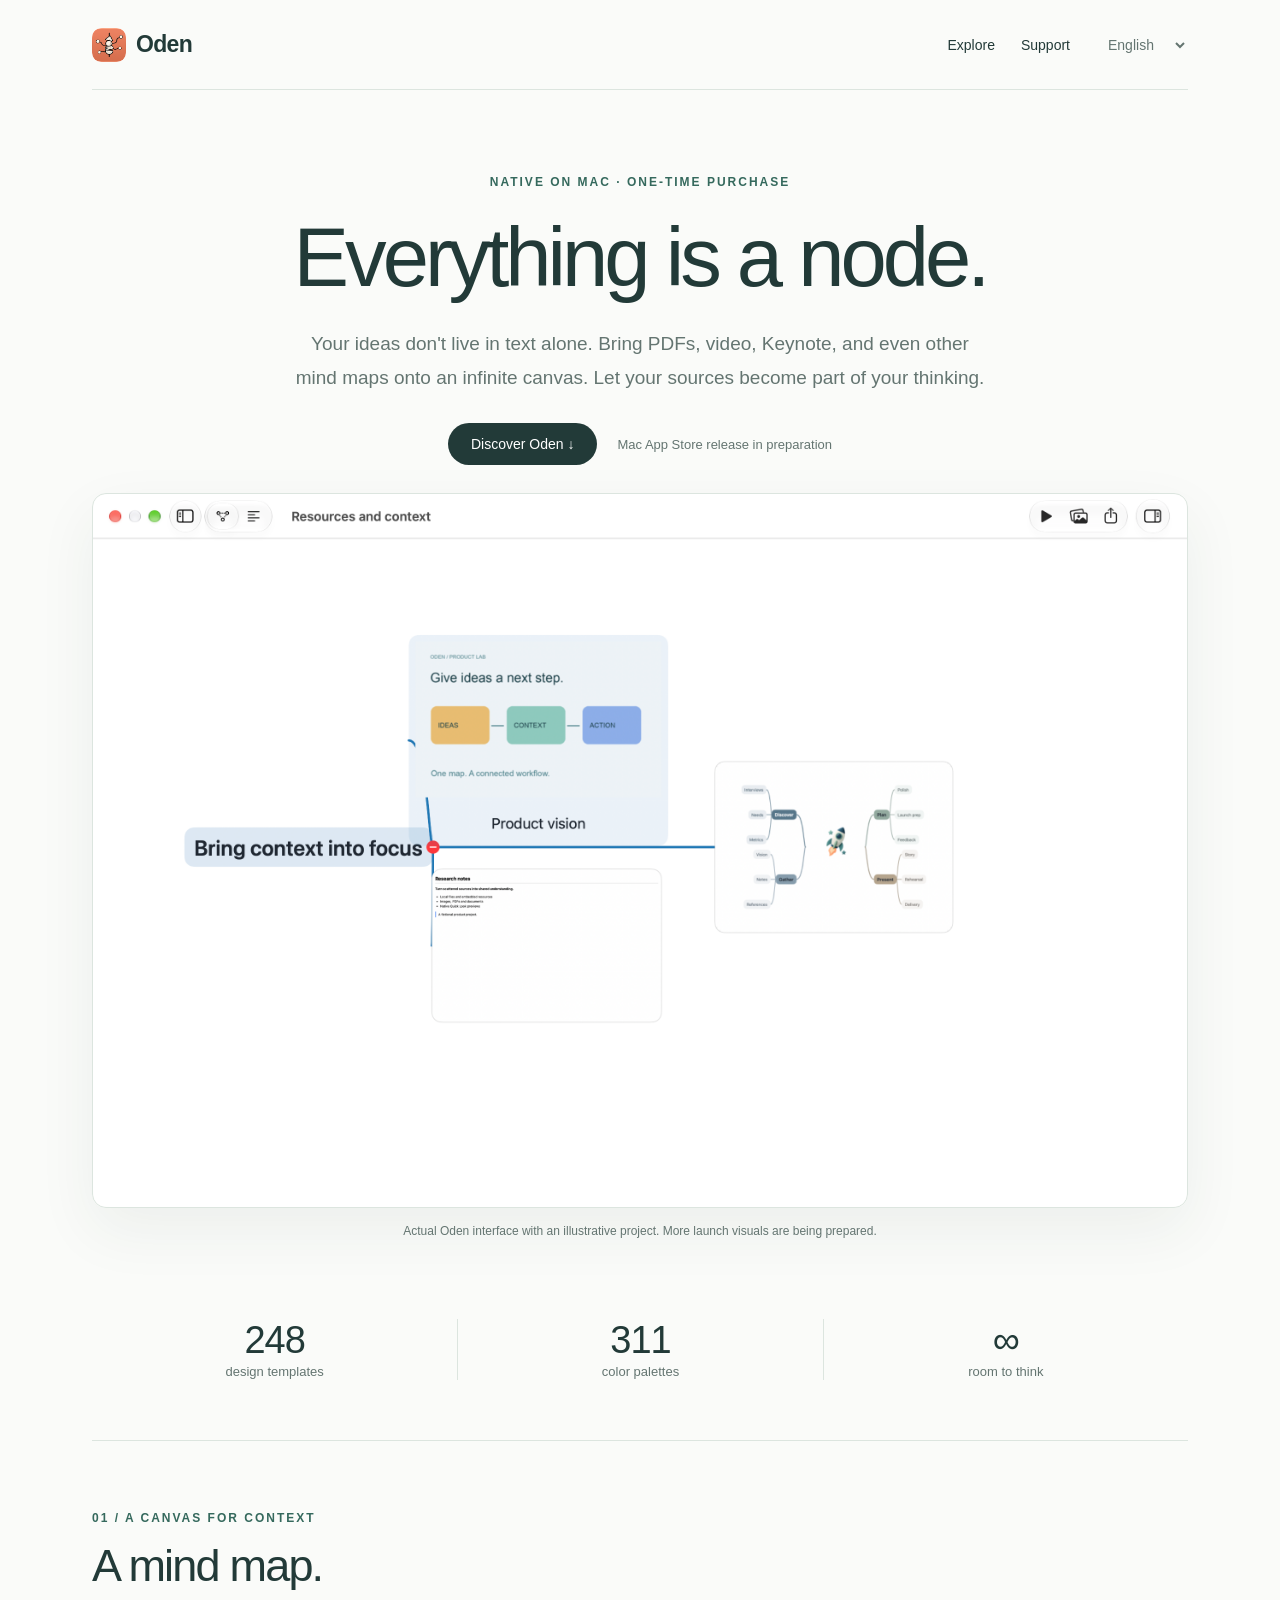
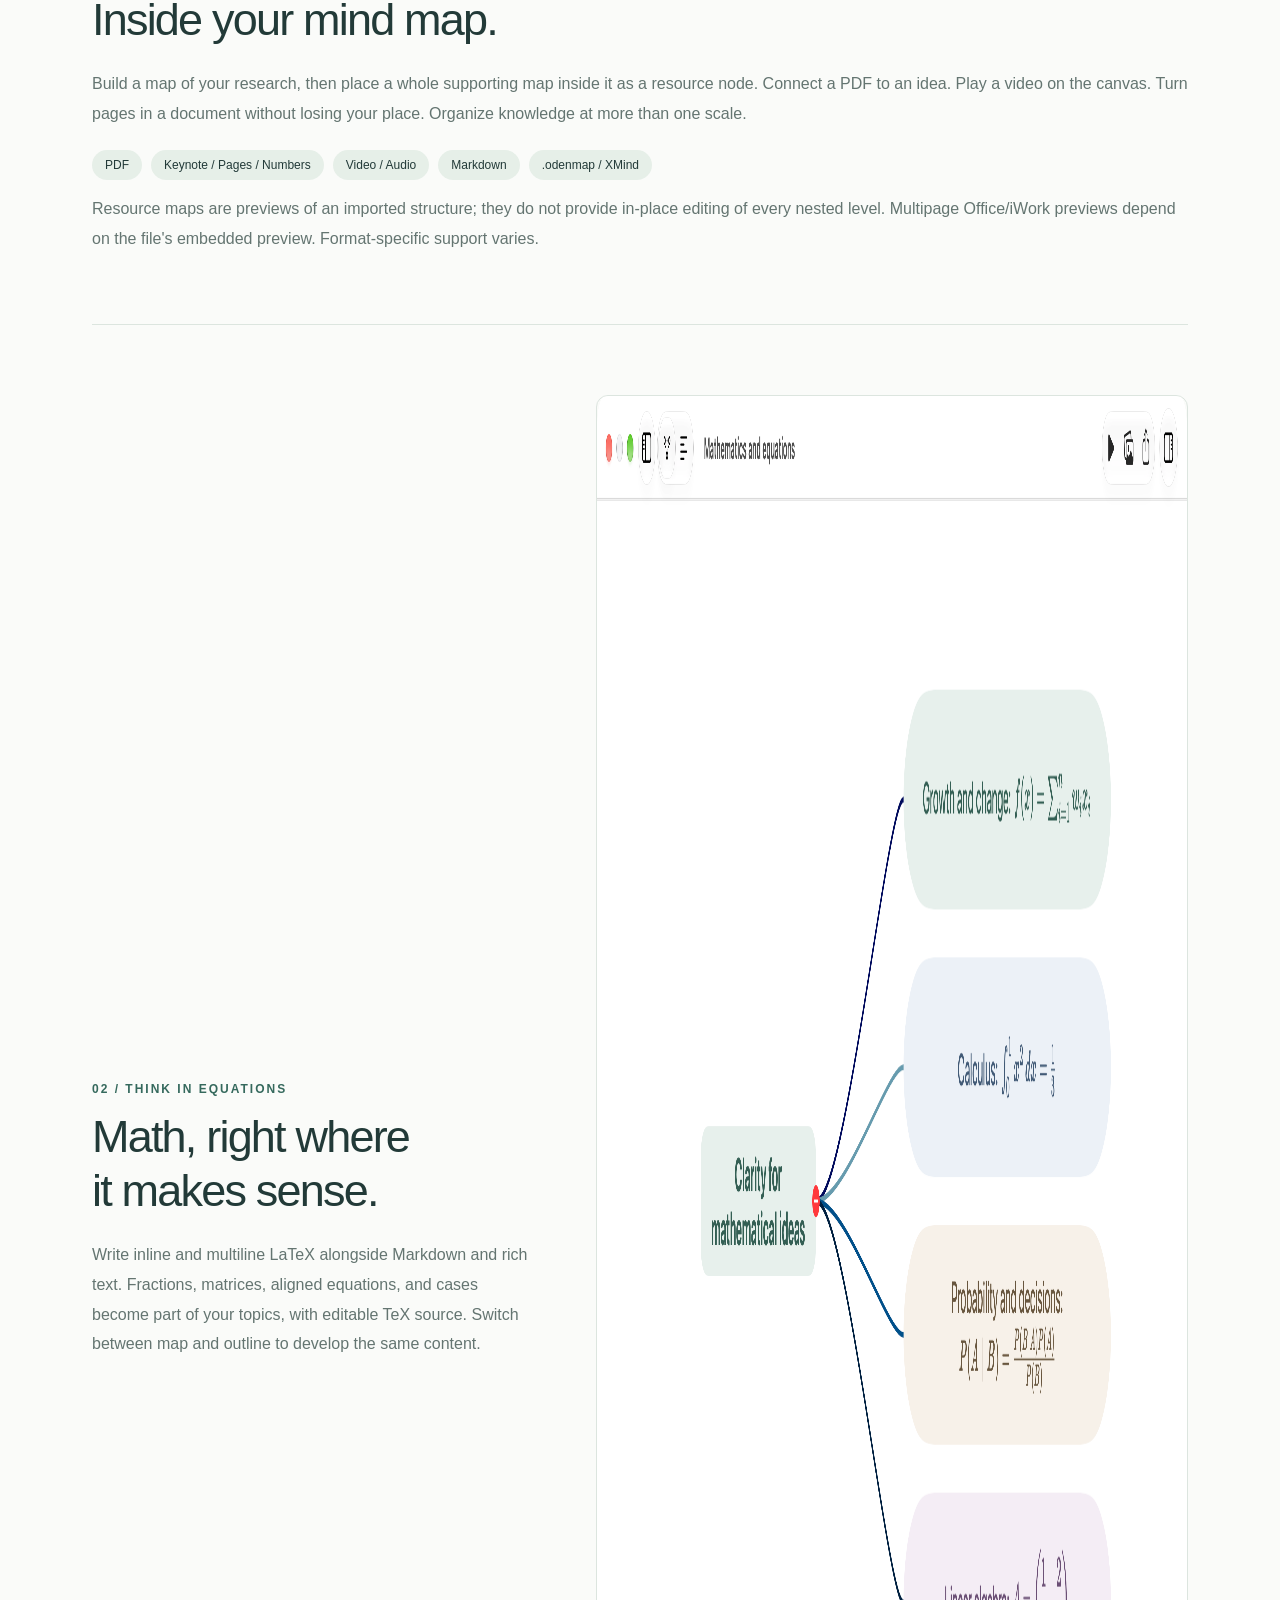
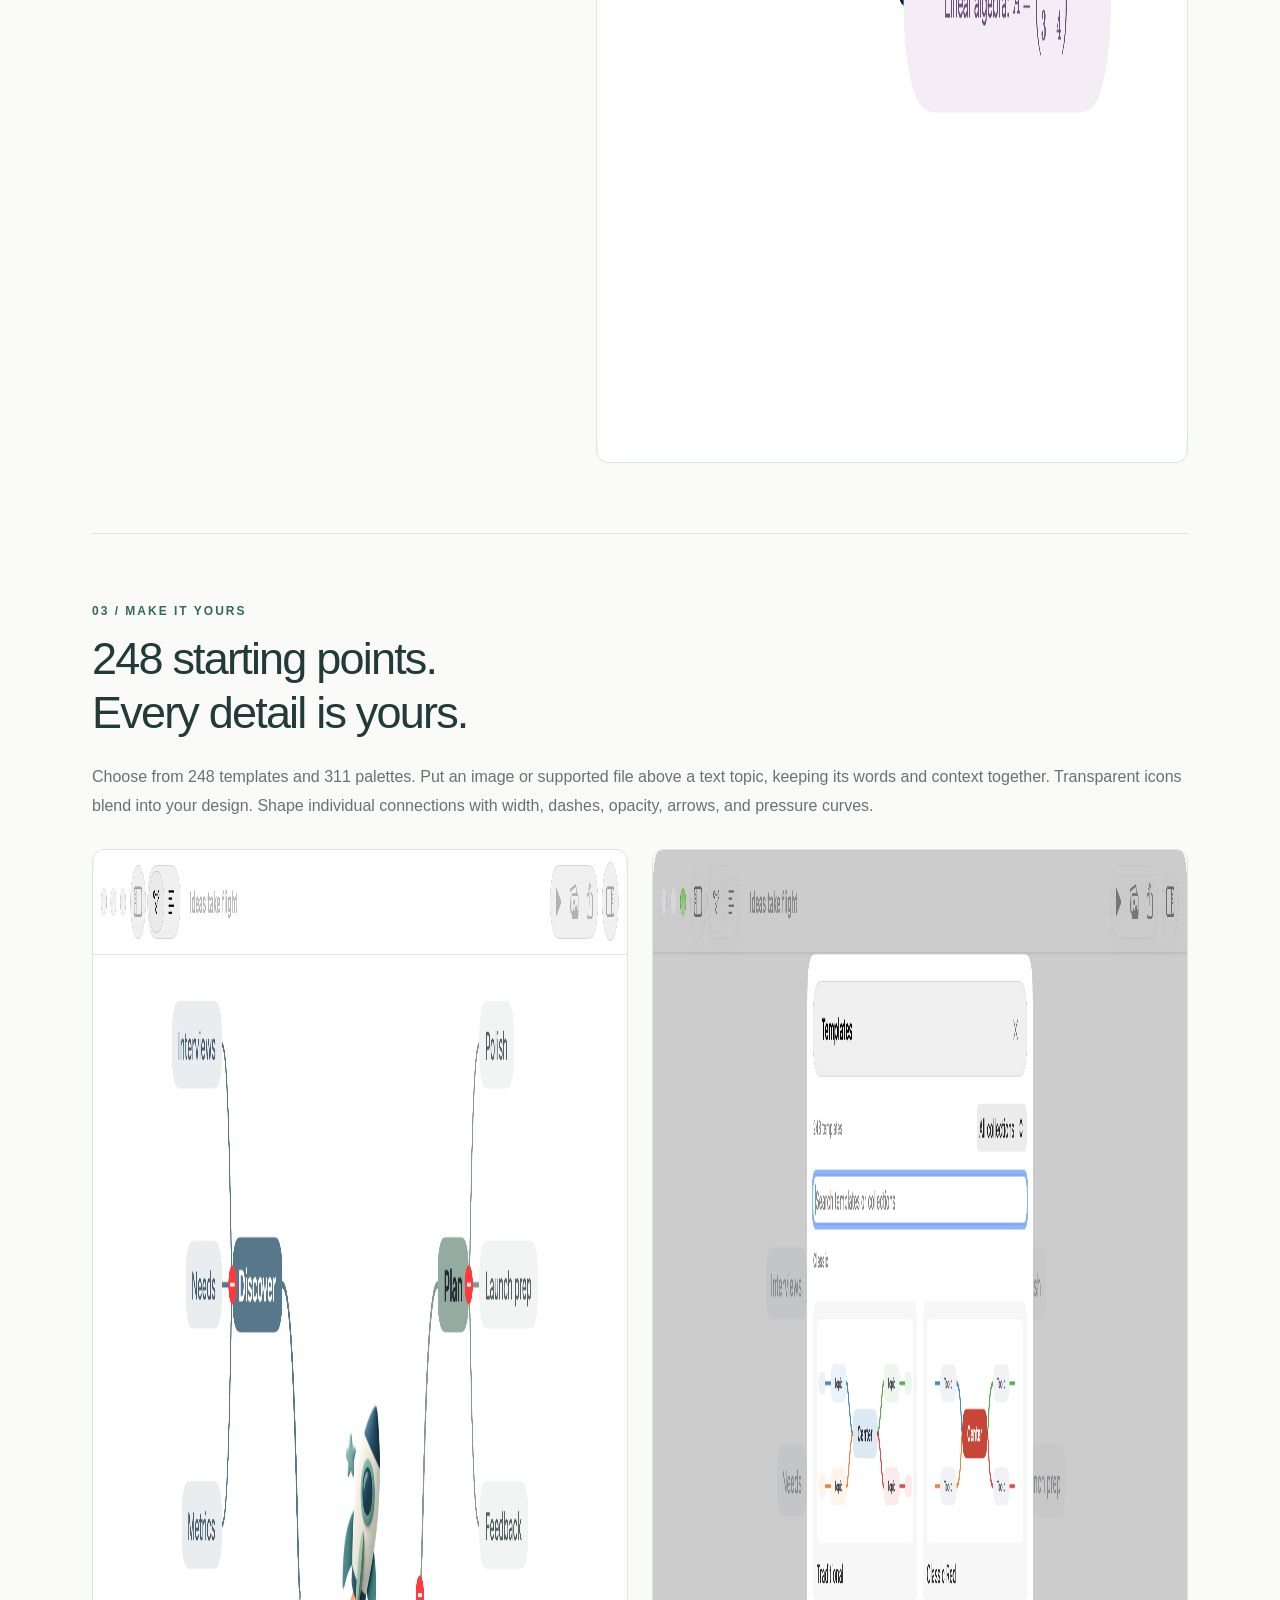
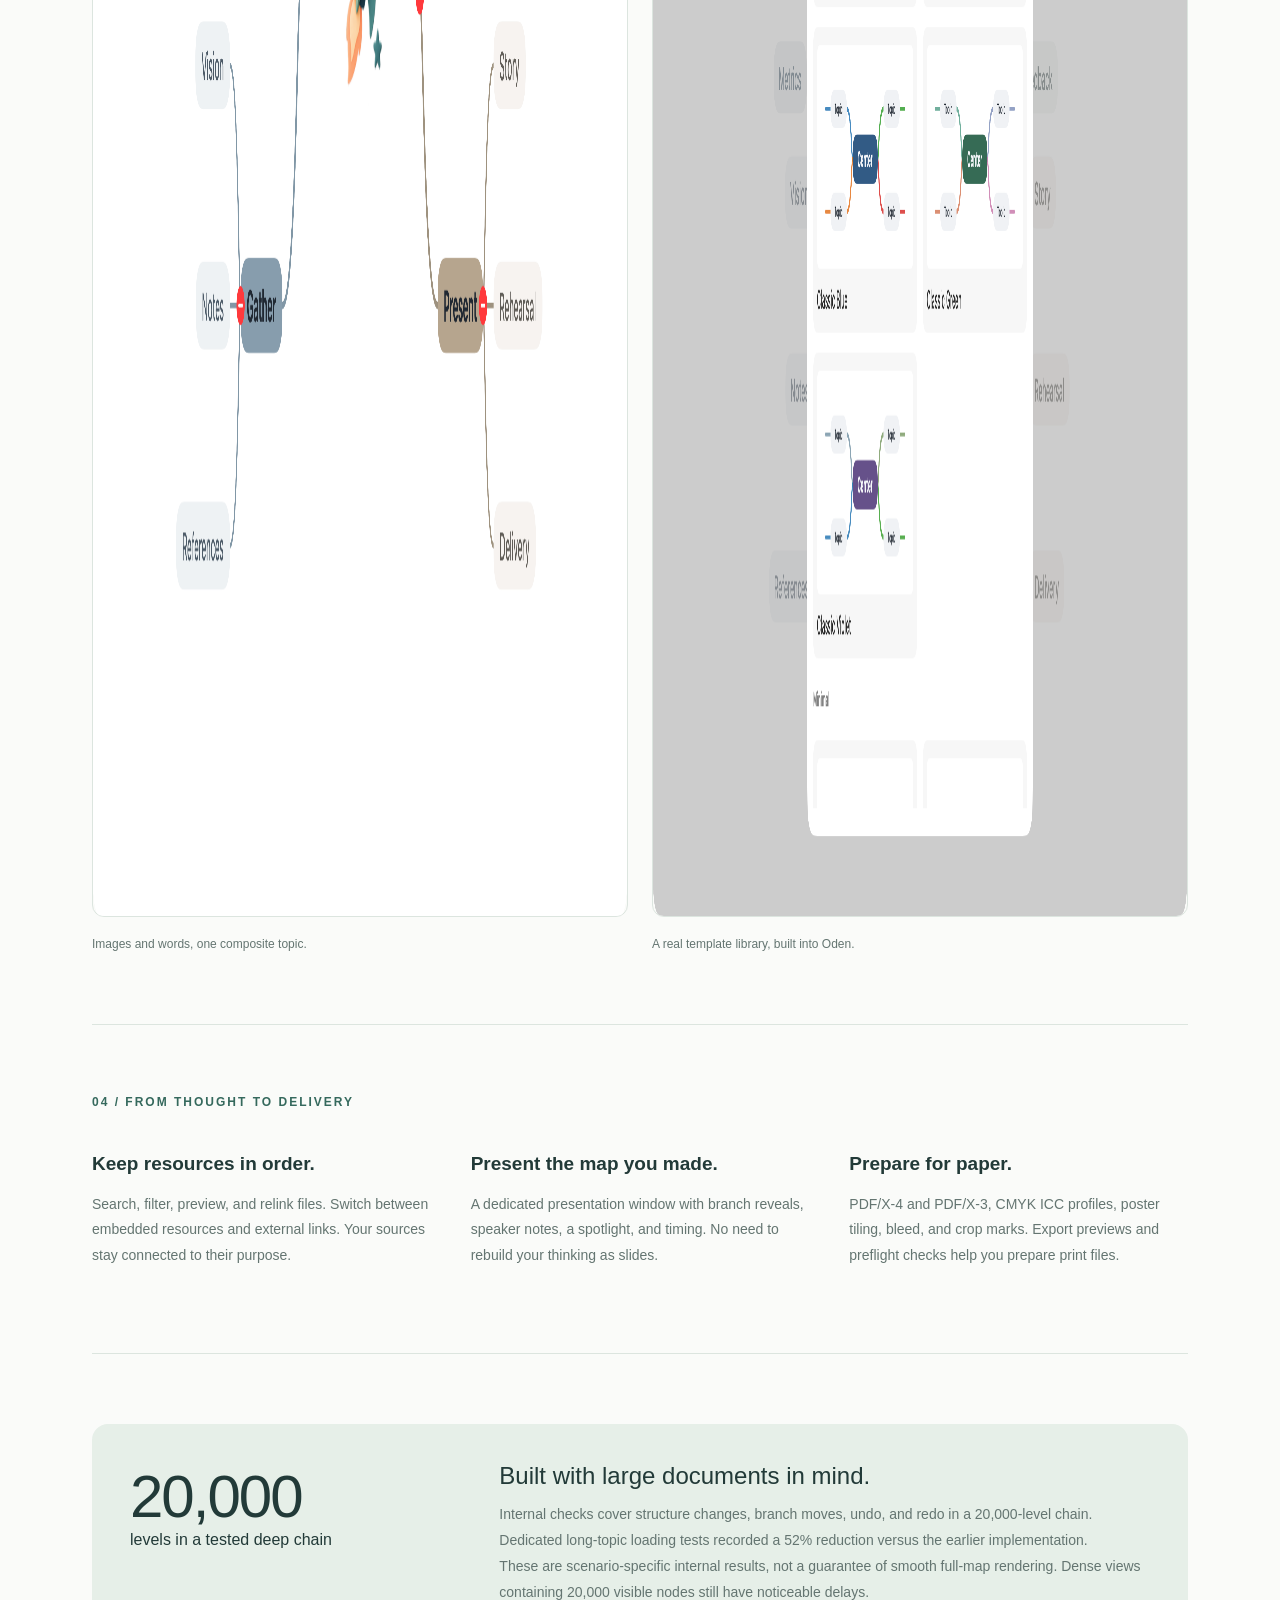
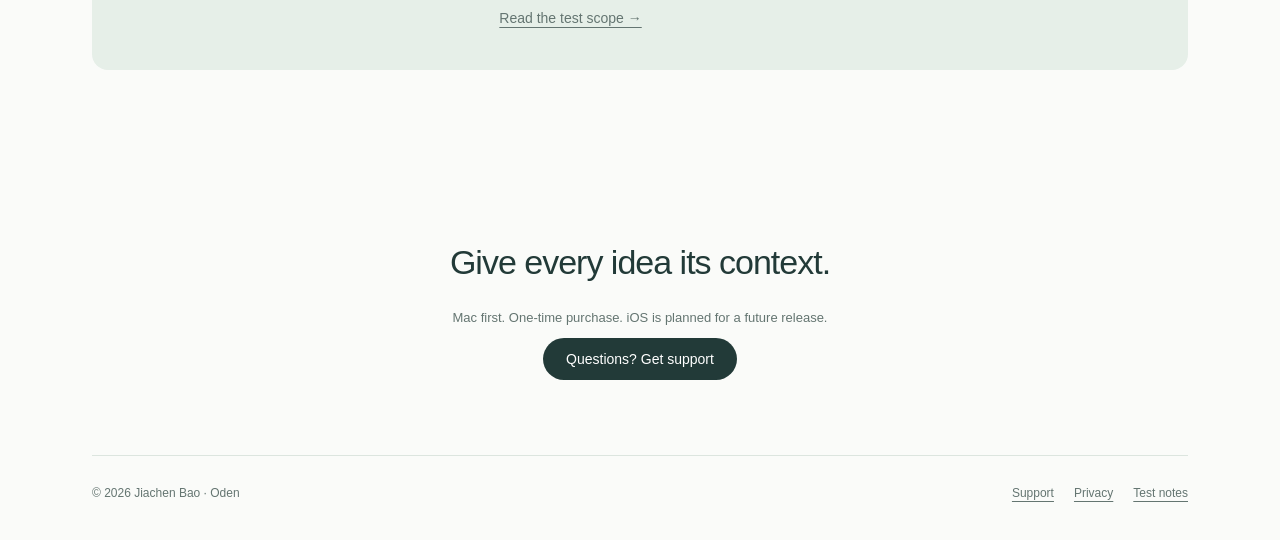
==== index.html @ cf1937de "Launch bilingual Oden website with support and privacy" ====
<!doctype html>
<html lang="en"><head><meta charset="utf-8"><meta name="viewport" content="width=device-width,initial-scale=1"><title>Oden — Everything is a node</title><meta name="description" content="A native Mac canvas for ideas, PDFs, video, Keynote, and mind maps within mind maps. LaTeX math, 248 templates, 311 palettes, and professional export."><link rel="icon" href="assets/icon.png"><link rel="stylesheet" href="styles.css"><script defer src="site.js"></script></head>
<body data-lang="en"><div class="wrap"><header class="nav"><a class="brand" href="index.html" data-local><img src="assets/icon.png" alt="" width="34" height="34">Oden</a><nav class="navlinks" aria-label="Main navigation"><a class="optional" href="#possibilities"><span lang="en">Explore</span><span lang="zh-Hans">探索</span></a><a href="support.html" data-local><span lang="en">Support</span><span lang="zh-Hans">支持</span></a><select id="language" class="language" aria-label="Language"><option value="en">English</option><option value="zh">简体中文</option></select></nav></header>
<main><section class="hero"><div class="eyebrow"><span lang="en">Native on Mac · One-time purchase</span><span lang="zh-Hans">原生 Mac · 买断制</span></div><h1><span lang="en">Everything is a node.</span><span lang="zh-Hans">一切皆节点。</span></h1><p class="lead"><span lang="en">Your ideas don't live in text alone. Bring PDFs, video, Keynote, and even other mind maps onto an infinite canvas. Let your sources become part of your thinking.</span><span lang="zh-Hans">思考，从来不只有文字。把 PDF、视频、Keynote，甚至另一张思维导图放进无限画布。让资料，成为思路的一部分。</span></p><div class="actions"><a class="button" href="#possibilities"><span lang="en">Discover Oden ↓</span><span lang="zh-Hans">探索 Oden ↓</span></a><span class="status"><span lang="en">Mac App Store release in preparation</span><span lang="zh-Hans">Mac App Store 首发准备中</span></span></div><img class="hero-image" src="assets/resources.png" alt="Oden canvas containing image, document, and map previews" width="2560" height="1668"><p class="caption"><span lang="en">Actual Oden interface with an illustrative project. More launch visuals are being prepared.</span><span lang="zh-Hans">Oden 真实界面与演示项目。更丰富的首发素材正在制作。</span></p></section>
<div class="stats"><div class="stat"><strong>248</strong><span lang="en">design templates</span><span lang="zh-Hans">套设计模板</span></div><div class="stat"><strong>311</strong><span lang="en">color palettes</span><span lang="zh-Hans">套配色</span></div><div class="stat"><strong>∞</strong><span lang="en">room to think</span><span lang="zh-Hans">无边界画布</span></div></div>
<section id="possibilities" class="section"><div class="eyebrow">01 / <span lang="en">A canvas for context</span><span lang="zh-Hans">资料有了位置</span></div><h2><span lang="en">A mind map.<br>Inside your mind map.</span><span lang="zh-Hans">思维导图里，<br>还可以有思维导图。</span></h2><p><span lang="en">Build a map of your research, then place a whole supporting map inside it as a resource node. Connect a PDF to an idea. Play a video on the canvas. Turn pages in a document without losing your place. Organize knowledge at more than one scale.</span><span lang="zh-Hans">用一张图梳理研究，再把另一张完整导图作为资源节点放进去。让 PDF 连接一个观点，直接在画布上播放视频、翻阅文稿。总览与细节，可以同时存在。</span></p><div class="tags"><span>PDF</span><span>Keynote / Pages / Numbers</span><span>Video / Audio</span><span>Markdown</span><span>.odenmap / XMind</span></div><p class="caption"><span lang="en">Resource maps are previews of an imported structure; they do not provide in-place editing of every nested level. Multipage Office/iWork previews depend on the file's embedded preview. Format-specific support varies.</span><span lang="zh-Hans">导图资源节点展示导入结构的预览，并非在卡片内编辑任意层嵌套导图。Office/iWork 多页预览取决于文件自带预览；不同格式支持范围有所不同。</span></p></section>
<section class="section split"><div><div class="eyebrow">02 / <span lang="en">Think in equations</span><span lang="zh-Hans">公式也是思路</span></div><h2><span lang="en">Math, right where<br>it makes sense.</span><span lang="zh-Hans">把公式，<br>放进推导的脉络。</span></h2><p><span lang="en">Write inline and multiline LaTeX alongside Markdown and rich text. Fractions, matrices, aligned equations, and cases become part of your topics, with editable TeX source. Switch between map and outline to develop the same content.</span><span lang="zh-Hans">LaTeX 行内与多行公式，和 Markdown、富文本一起编辑。分式、矩阵、对齐公式与分段表达式直接进入主题，保留可修改的 TeX 源码。切换导图与大纲，继续同一份内容。</span></p></div><img src="assets/math.png" alt="LaTeX formulas displayed in Oden mind-map topics" loading="lazy" width="2560" height="1668"></section>
<section class="section"><div class="eyebrow">03 / <span lang="en">Make it yours</span><span lang="zh-Hans">让表达有自己的样子</span></div><h2><span lang="en">248 starting points.<br>Every detail is yours.</span><span lang="zh-Hans">248 种开始。<br>每个细节，由你定义。</span></h2><p><span lang="en">Choose from 248 templates and 311 palettes. Put an image or supported file above a text topic, keeping its words and context together. Transparent icons blend into your design. Shape individual connections with width, dashes, opacity, arrows, and pressure curves.</span><span lang="zh-Hans">248 套模板、311 套配色。图片与受支持的文件都能附在文字主题上方，资料和文字共同组成节点。透明图标自然融入设计，再用线宽、虚线、透明度、箭头与压力曲线，塑造每条连线。</span></p><div class="gallery"><figure><img src="assets/design.png" alt="Transparent rocket image above a text topic" loading="lazy" width="2560" height="1668"><figcaption class="caption"><span lang="en">Images and words, one composite topic.</span><span lang="zh-Hans">图像与文字，成为一个主题。</span></figcaption></figure><figure><img src="assets/templates.png" alt="Oden's native template library showing 248 templates" loading="lazy" width="2560" height="1668"><figcaption class="caption"><span lang="en">A real template library, built into Oden.</span><span lang="zh-Hans">丰富的模板，内置于 Oden。</span></figcaption></figure></div></section>
<section class="section"><div class="eyebrow">04 / <span lang="en">From thought to delivery</span><span lang="zh-Hans">从构思到交付</span></div><div class="features"><article><h3><span lang="en">Keep resources in order.</span><span lang="zh-Hans">专业管理资料。</span></h3><p><span lang="en">Search, filter, preview, and relink files. Switch between embedded resources and external links. Your sources stay connected to their purpose.</span><span lang="zh-Hans">搜索、筛选、快速预览与重新链接。在嵌入资源与外部链接间转换，让资料始终连接它的用途。</span></p></article><article><h3><span lang="en">Present the map you made.</span><span lang="zh-Hans">直接讲述已有导图。</span></h3><p><span lang="en">A dedicated presentation window with branch reveals, speaker notes, a spotlight, and timing. No need to rebuild your thinking as slides.</span><span lang="zh-Hans">独立演讲窗口、分支展开、提词备注、聚光指针与计时。已有思路，直接成为讲述的结构。</span></p></article><article><h3><span lang="en">Prepare for paper.</span><span lang="zh-Hans">为纸张准备。</span></h3><p><span lang="en">PDF/X-4 and PDF/X-3, CMYK ICC profiles, poster tiling, bleed, and crop marks. Export previews and preflight checks help you prepare print files.</span><span lang="zh-Hans">PDF/X-4、PDF/X-3、CMYK ICC、海报拼接、出血和裁切标记。导出预览与印前检查辅助专业交付。</span></p></article></div></section>
<section class="section"><div class="performance"><div><strong>20,000</strong><span lang="en">levels in a tested deep chain</span><span lang="zh-Hans">层深链压力验证</span></div><div><h3><span lang="en">Built with large documents in mind.</span><span lang="zh-Hans">为大文稿，持续优化。</span></h3><p><span lang="en">Internal checks cover structure changes, branch moves, undo, and redo in a 20,000-level chain. Dedicated long-topic loading tests recorded a 52% reduction versus the earlier implementation.</span><span lang="zh-Hans">内部检查覆盖两万层深链的结构切换、分支移动、撤销与重做。专项长主题测试中，加载耗时较优化前降低约 52%。</span></p><p class="caption"><span lang="en">These are scenario-specific internal results, not a guarantee of smooth full-map rendering. Dense views containing 20,000 visible nodes still have noticeable delays.</span><span lang="zh-Hans">数字来自特定内部场景，不代表全景渲染流畅度。两万节点同时铺满视野时，仍有明显延迟。</span></p><p><a href="performance.html" data-local><span lang="en">Read the test scope →</span><span lang="zh-Hans">查看测试范围 →</span></a></p></div></div></section>
<section class="end"><h2><span lang="en">Give every idea its context.</span><span lang="zh-Hans">让每个想法，都有上下文。</span></h2><p class="status"><span lang="en">Mac first. One-time purchase. iOS is planned for a future release.</span><span lang="zh-Hans">Mac 先行，买断使用。iOS 版本计划后续推出。</span></p><a class="button" href="support.html" data-local><span lang="en">Questions? Get support</span><span lang="zh-Hans">了解更多与获取支持</span></a></section></main>
<footer class="footer"><span>© 2026 Jiachen Bao · Oden</span><div><a href="support.html" data-local><span lang="en">Support</span><span lang="zh-Hans">支持</span></a><a href="privacy.html" data-local><span lang="en">Privacy</span><span lang="zh-Hans">隐私政策</span></a><a href="performance.html" data-local><span lang="en">Test notes</span><span lang="zh-Hans">性能记录</span></a></div></footer></div></body></html>
---- styles.css ----
:root{--ink:#223a38;--muted:#647571;--paper:#fafbf9;--mint:#e6efe8;--line:#dce5df;--accent:#35695d;font-family:-apple-system,BlinkMacSystemFont,"Segoe UI",sans-serif;color:var(--ink);background:var(--paper);font-synthesis:none}*{box-sizing:border-box}body{margin:0}body[data-lang=en] [lang=zh-Hans],body[data-lang=zh] [lang=en]{display:none}a{color:inherit;text-underline-offset:4px}button,select{font:inherit}a:focus-visible,button:focus-visible,select:focus-visible{outline:3px solid #508b7d;outline-offset:5px}.wrap{max-width:1160px;margin:auto;padding:0 32px}.nav{height:90px;display:flex;align-items:center;justify-content:space-between;gap:24px;border-bottom:1px solid var(--line)}.brand{display:flex;align-items:center;gap:10px;text-decoration:none;font-weight:650;font-size:23px;letter-spacing:-.7px}.brand img{width:34px;height:34px;border-radius:9px}.navlinks{display:flex;align-items:center;gap:26px;font-size:14px}.navlinks a{text-decoration:none}.language{border:0;background:transparent;color:var(--muted);padding:8px;cursor:pointer}.eyebrow{font-size:12px;font-weight:650;letter-spacing:2px;text-transform:uppercase;color:var(--accent)}.hero{padding:85px 0 38px;text-align:center}.hero h1{font-size:clamp(48px,6.5vw,86px);font-weight:520;line-height:1.08;letter-spacing:-4px;margin:24px 0}.hero .lead{max-width:690px;margin:0 auto;font-size:19px;line-height:1.8;color:var(--muted)}.actions{display:flex;justify-content:center;align-items:center;gap:20px;margin:28px 0}.button{display:inline-flex;text-decoration:none;align-items:center;justify-content:center;padding:13px 23px;border-radius:30px;background:var(--ink);color:white;font-size:14px}.status{font-size:13px;color:var(--muted)}.hero-image{display:block;width:100%;height:auto;border-radius:14px;border:1px solid var(--line);box-shadow:0 22px 60px #233d3210}.caption{font-size:12px;color:var(--muted);margin:14px 0 0;line-height:1.6}.stats{display:grid;grid-template-columns:repeat(3,1fr);padding:40px 0 60px;text-align:center}.stat strong{font-size:38px;font-weight:450;letter-spacing:-1px;display:block}.stat span{font-size:13px;color:var(--muted)}.stat+.stat{border-left:1px solid var(--line)}.section{padding:70px 0;border-top:1px solid var(--line)}.section h2{font-size:clamp(29px,4vw,45px);font-weight:500;letter-spacing:-1.8px;line-height:1.2;margin:14px 0 22px}.section p{font-size:16px;color:var(--muted);line-height:1.85}.split{display:grid;grid-template-columns:1fr 1.35fr;gap:65px;align-items:center}.split img{width:100%;border:1px solid var(--line);border-radius:12px}.tags{display:flex;gap:9px;flex-wrap:wrap;margin-top:22px}.tags span{font-size:12px;padding:8px 13px;border-radius:20px;background:var(--mint)}.gallery{display:grid;grid-template-columns:1fr 1fr;gap:24px;margin-top:28px}.gallery img{width:100%;border-radius:12px;border:1px solid var(--line)}.gallery figure{margin:0}.features{display:grid;grid-template-columns:repeat(3,1fr);gap:40px;margin-top:42px}.features h3{font-size:19px;font-weight:550;line-height:1.4;margin:0}.features p{font-size:14px}.performance{background:var(--mint);padding:38px;border-radius:16px;display:grid;grid-template-columns:1fr 2fr;gap:44px}.performance strong{font-size:60px;font-weight:450;letter-spacing:-2px;display:block}.performance h3{margin:0 0 12px;font-size:24px;font-weight:500}.performance p{margin:0;font-size:14px}.end{padding:75px 0;text-align:center}.end h2{font-size:34px;font-weight:500;letter-spacing:-1px}.footer{border-top:1px solid var(--line);padding:30px 0 40px;display:flex;justify-content:space-between;gap:24px;font-size:12px;color:var(--muted)}.footer div{display:flex;gap:20px;flex-wrap:wrap}.document{max-width:800px;margin:auto;padding:70px 0 100px}.document h1{font-size:44px;line-height:1.15;letter-spacing:-1.5px;font-weight:500}.document h2{font-size:23px;letter-spacing:-.5px;margin:38px 0 10px;font-weight:550}.document p,.document li{font-size:16px;line-height:1.85;color:var(--muted)}.document ul{padding-left:22px}.document .date{font-size:13px}.document table{border-collapse:collapse;width:100%;font-size:14px;line-height:1.6}.document th,.document td{text-align:left;border-bottom:1px solid var(--line);padding:14px 8px;vertical-align:top}.table-scroll{overflow-x:auto}.notice{border-left:3px solid var(--accent);padding:8px 20px;background:var(--mint)}@media(max-width:760px){.wrap{padding:0 20px}.nav{height:74px}.navlinks{gap:16px}.navlinks .optional{display:none}.hero{padding-top:58px}.hero h1{letter-spacing:-2px}.hero .lead{font-size:17px}.split{grid-template-columns:1fr;gap:26px}.section{padding:45px 0}.gallery,.features{grid-template-columns:1fr}.performance{grid-template-columns:1fr;gap:20px;padding:27px}.footer{flex-direction:column}.document{padding-top:45px}.document h1{font-size:36px}.stats{padding:30px 0 40px}.stat strong{font-size:32px}.actions{flex-direction:column;gap:12px}}@media(prefers-reduced-motion:no-preference){html{scroll-behavior:smooth}}
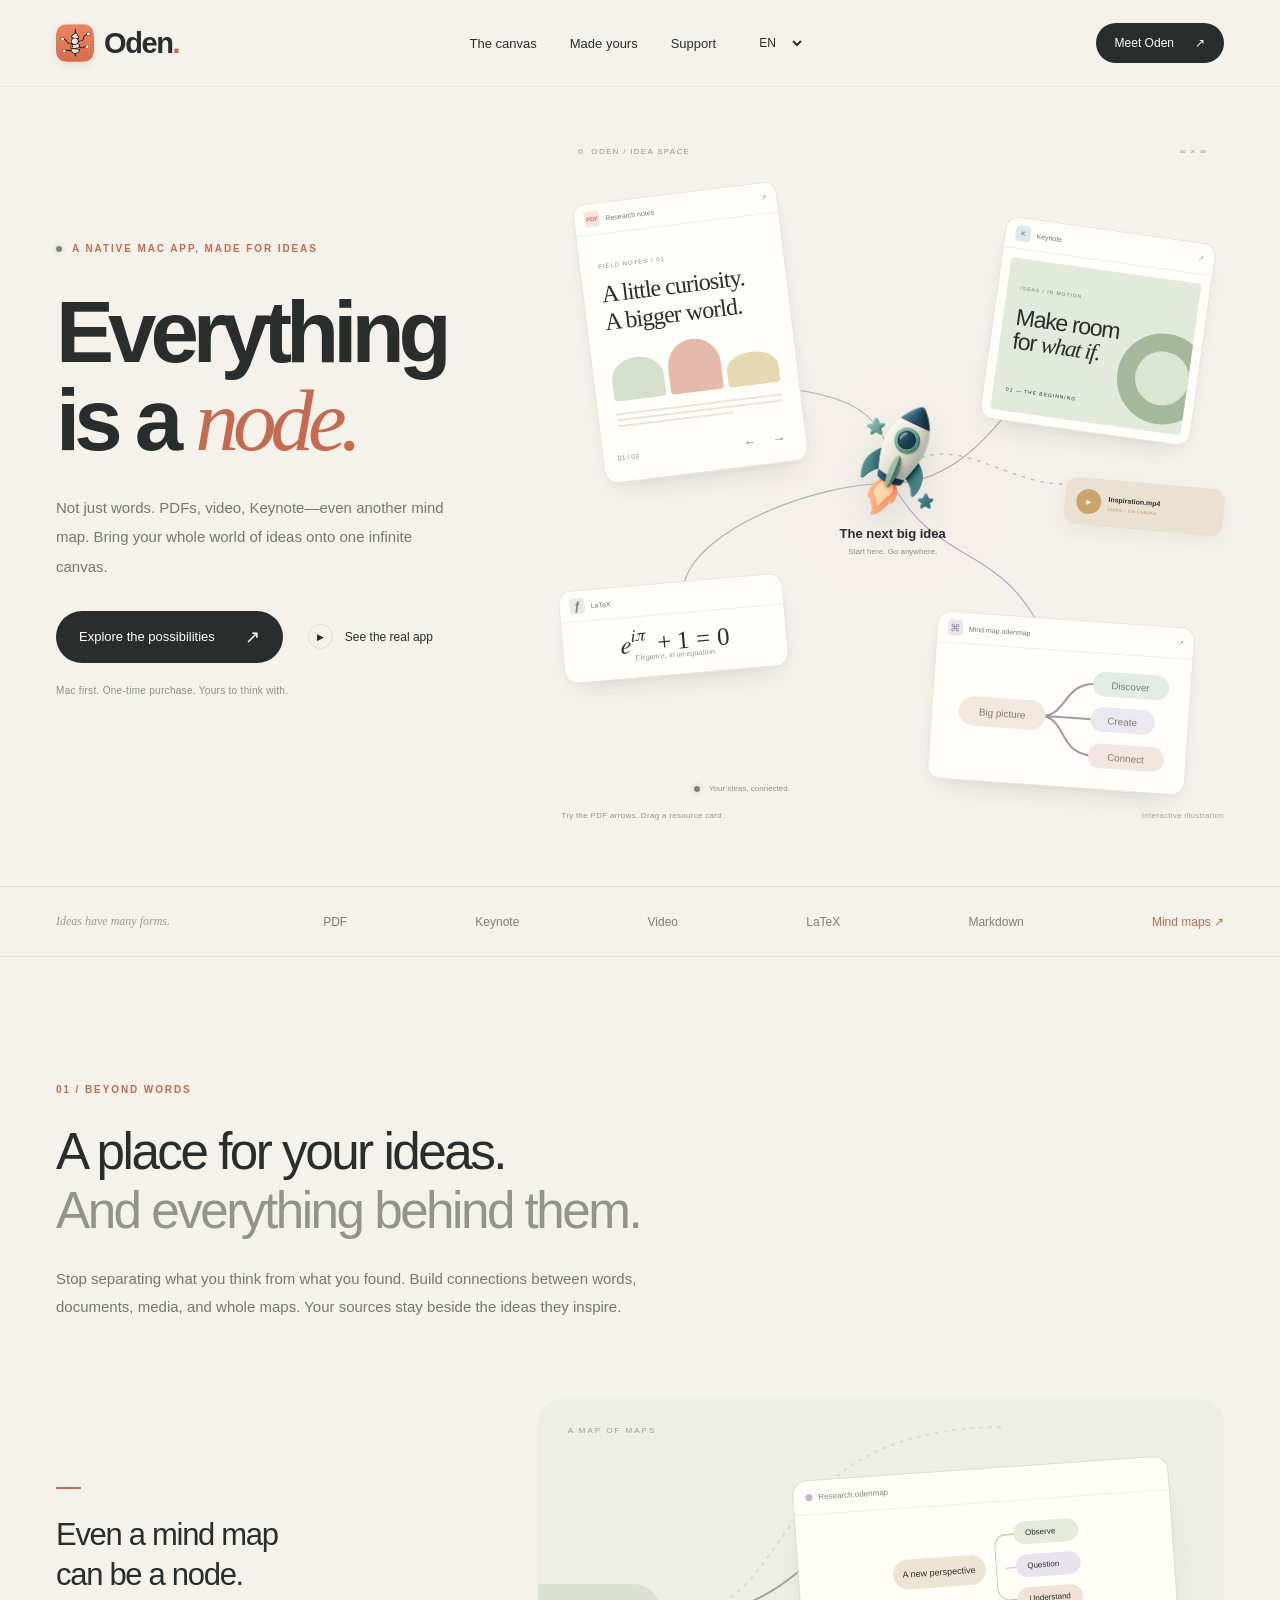
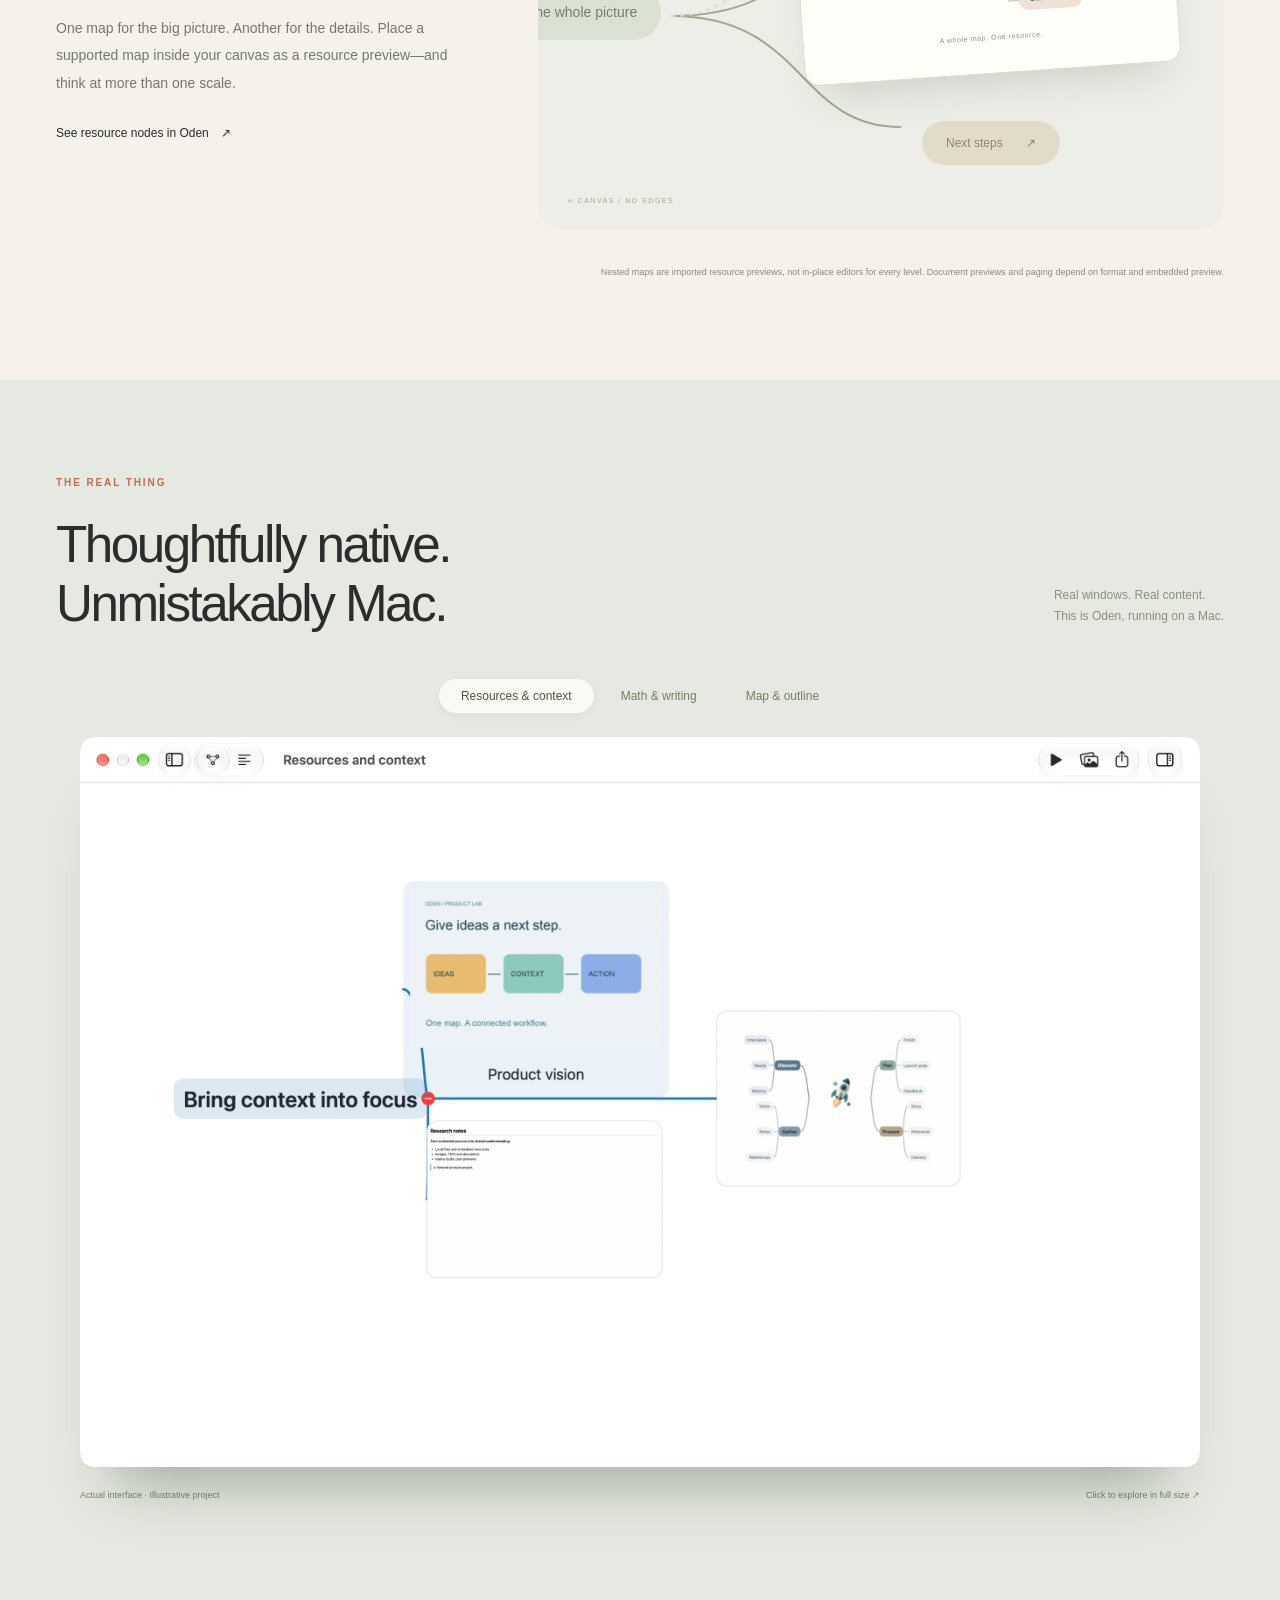
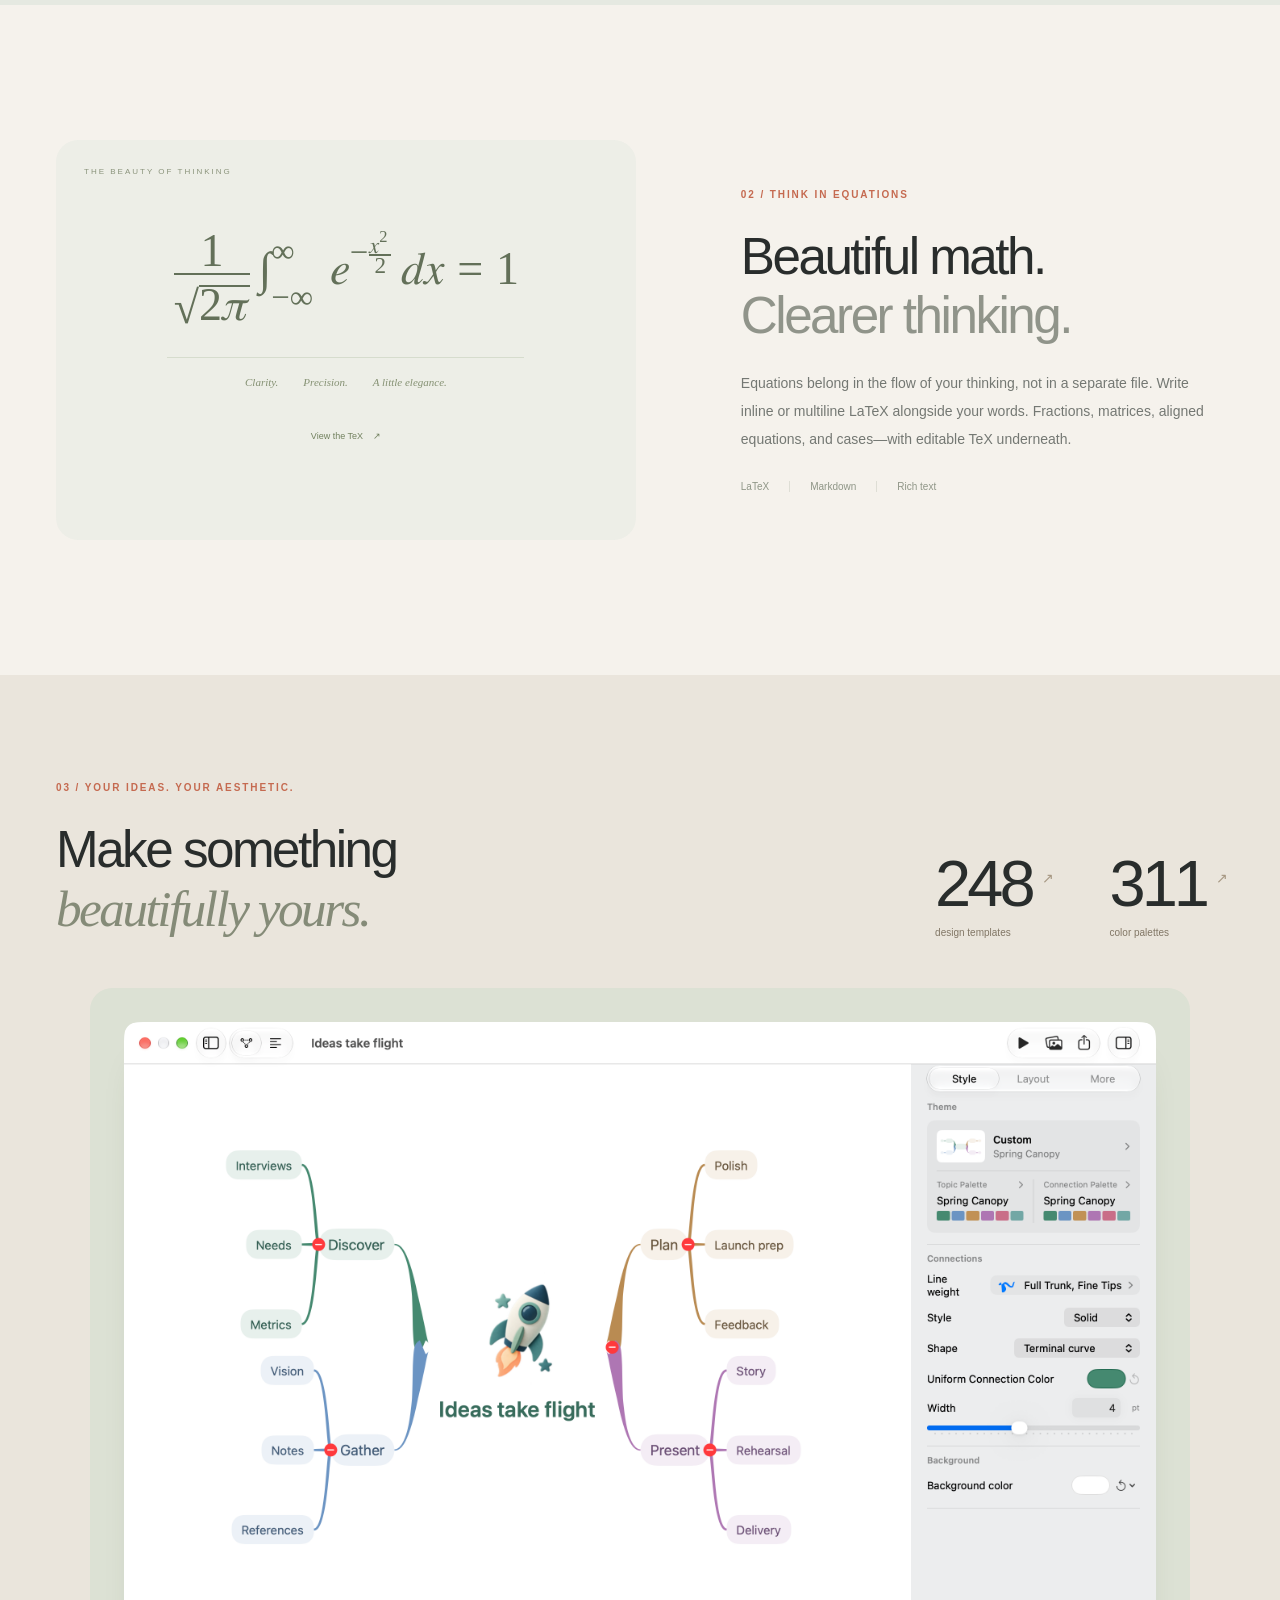
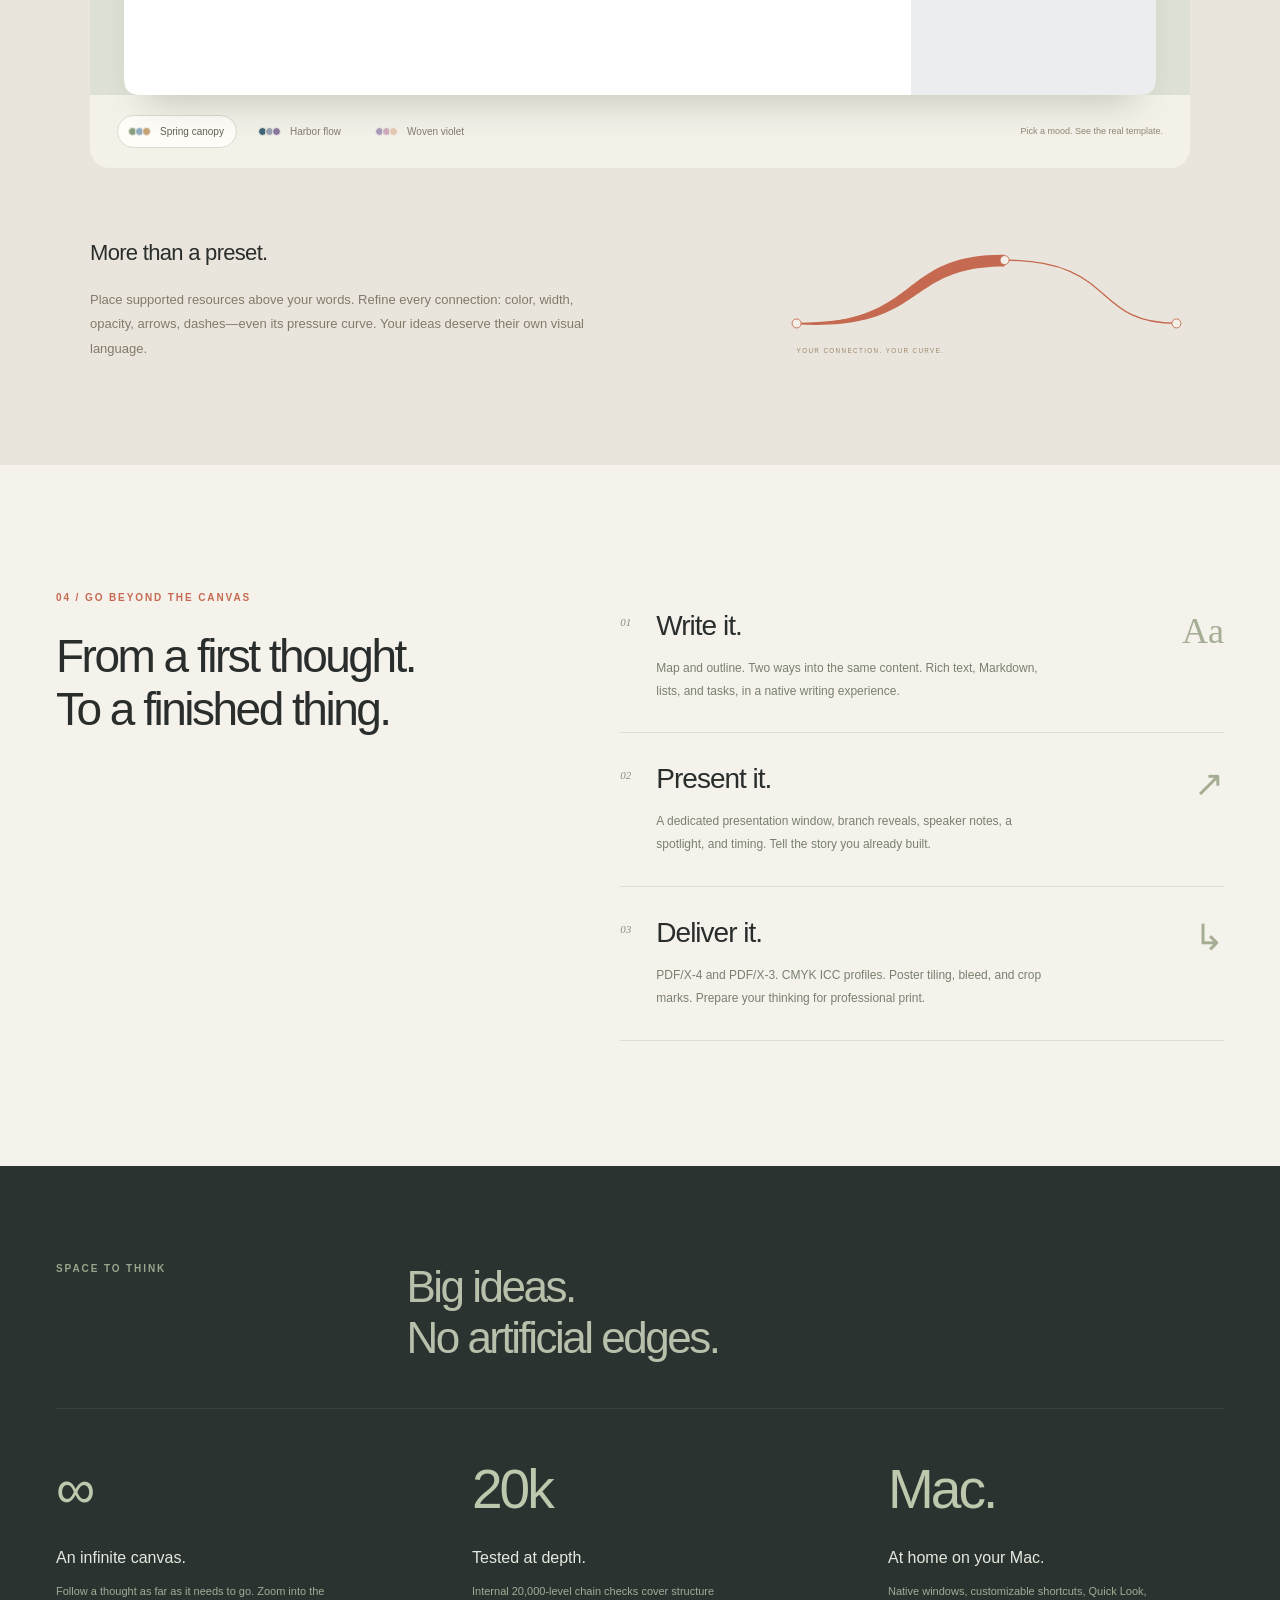
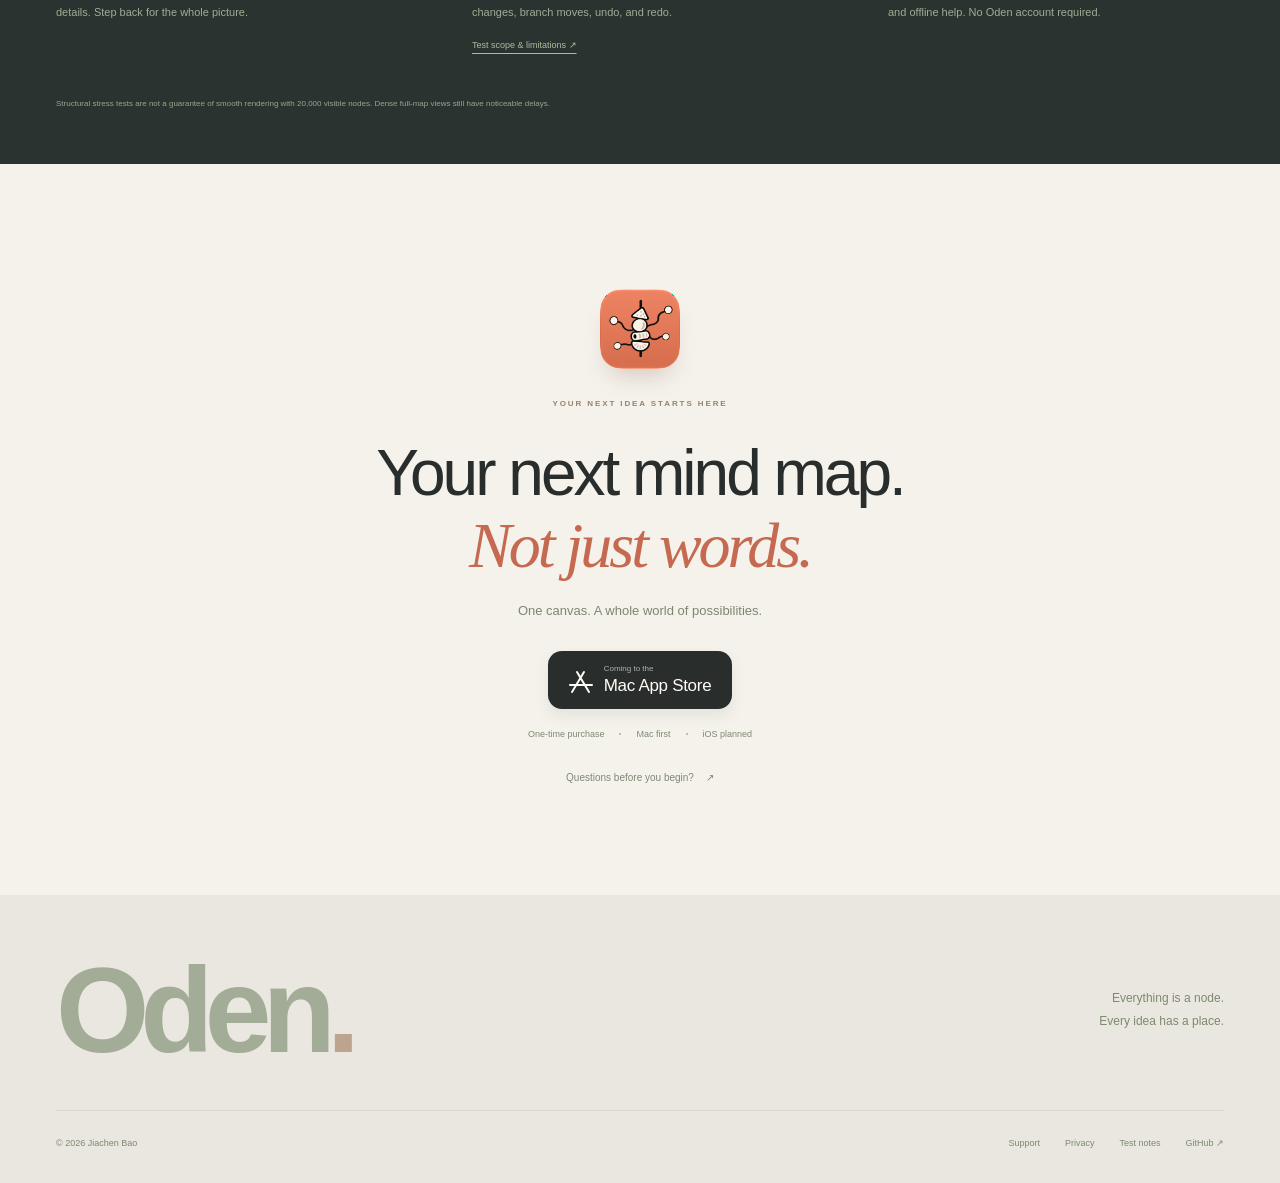
==== commit f30693be: "Redesign Oden website around an interactive resource canvas" ====
--- a/index.html
+++ b/index.html
@@ -1,12 +1,58 @@
 <!doctype html>
-<html lang="en"><head><meta charset="utf-8"><meta name="viewport" content="width=device-width,initial-scale=1"><title>Oden — Everything is a node</title><meta name="description" content="A native Mac canvas for ideas, PDFs, video, Keynote, and mind maps within mind maps. LaTeX math, 248 templates, 311 palettes, and professional export."><link rel="icon" href="assets/icon.png"><link rel="stylesheet" href="styles.css"><script defer src="site.js"></script></head>
-<body data-lang="en"><div class="wrap"><header class="nav"><a class="brand" href="index.html" data-local><img src="assets/icon.png" alt="" width="34" height="34">Oden</a><nav class="navlinks" aria-label="Main navigation"><a class="optional" href="#possibilities"><span lang="en">Explore</span><span lang="zh-Hans">探索</span></a><a href="support.html" data-local><span lang="en">Support</span><span lang="zh-Hans">支持</span></a><select id="language" class="language" aria-label="Language"><option value="en">English</option><option value="zh">简体中文</option></select></nav></header>
-<main><section class="hero"><div class="eyebrow"><span lang="en">Native on Mac · One-time purchase</span><span lang="zh-Hans">原生 Mac · 买断制</span></div><h1><span lang="en">Everything is a node.</span><span lang="zh-Hans">一切皆节点。</span></h1><p class="lead"><span lang="en">Your ideas don't live in text alone. Bring PDFs, video, Keynote, and even other mind maps onto an infinite canvas. Let your sources become part of your thinking.</span><span lang="zh-Hans">思考，从来不只有文字。把 PDF、视频、Keynote，甚至另一张思维导图放进无限画布。让资料，成为思路的一部分。</span></p><div class="actions"><a class="button" href="#possibilities"><span lang="en">Discover Oden ↓</span><span lang="zh-Hans">探索 Oden ↓</span></a><span class="status"><span lang="en">Mac App Store release in preparation</span><span lang="zh-Hans">Mac App Store 首发准备中</span></span></div><img class="hero-image" src="assets/resources.png" alt="Oden canvas containing image, document, and map previews" width="2560" height="1668"><p class="caption"><span lang="en">Actual Oden interface with an illustrative project. More launch visuals are being prepared.</span><span lang="zh-Hans">Oden 真实界面与演示项目。更丰富的首发素材正在制作。</span></p></section>
-<div class="stats"><div class="stat"><strong>248</strong><span lang="en">design templates</span><span lang="zh-Hans">套设计模板</span></div><div class="stat"><strong>311</strong><span lang="en">color palettes</span><span lang="zh-Hans">套配色</span></div><div class="stat"><strong>∞</strong><span lang="en">room to think</span><span lang="zh-Hans">无边界画布</span></div></div>
-<section id="possibilities" class="section"><div class="eyebrow">01 / <span lang="en">A canvas for context</span><span lang="zh-Hans">资料有了位置</span></div><h2><span lang="en">A mind map.<br>Inside your mind map.</span><span lang="zh-Hans">思维导图里，<br>还可以有思维导图。</span></h2><p><span lang="en">Build a map of your research, then place a whole supporting map inside it as a resource node. Connect a PDF to an idea. Play a video on the canvas. Turn pages in a document without losing your place. Organize knowledge at more than one scale.</span><span lang="zh-Hans">用一张图梳理研究，再把另一张完整导图作为资源节点放进去。让 PDF 连接一个观点，直接在画布上播放视频、翻阅文稿。总览与细节，可以同时存在。</span></p><div class="tags"><span>PDF</span><span>Keynote / Pages / Numbers</span><span>Video / Audio</span><span>Markdown</span><span>.odenmap / XMind</span></div><p class="caption"><span lang="en">Resource maps are previews of an imported structure; they do not provide in-place editing of every nested level. Multipage Office/iWork previews depend on the file's embedded preview. Format-specific support varies.</span><span lang="zh-Hans">导图资源节点展示导入结构的预览，并非在卡片内编辑任意层嵌套导图。Office/iWork 多页预览取决于文件自带预览；不同格式支持范围有所不同。</span></p></section>
-<section class="section split"><div><div class="eyebrow">02 / <span lang="en">Think in equations</span><span lang="zh-Hans">公式也是思路</span></div><h2><span lang="en">Math, right where<br>it makes sense.</span><span lang="zh-Hans">把公式，<br>放进推导的脉络。</span></h2><p><span lang="en">Write inline and multiline LaTeX alongside Markdown and rich text. Fractions, matrices, aligned equations, and cases become part of your topics, with editable TeX source. Switch between map and outline to develop the same content.</span><span lang="zh-Hans">LaTeX 行内与多行公式，和 Markdown、富文本一起编辑。分式、矩阵、对齐公式与分段表达式直接进入主题，保留可修改的 TeX 源码。切换导图与大纲，继续同一份内容。</span></p></div><img src="assets/math.png" alt="LaTeX formulas displayed in Oden mind-map topics" loading="lazy" width="2560" height="1668"></section>
-<section class="section"><div class="eyebrow">03 / <span lang="en">Make it yours</span><span lang="zh-Hans">让表达有自己的样子</span></div><h2><span lang="en">248 starting points.<br>Every detail is yours.</span><span lang="zh-Hans">248 种开始。<br>每个细节，由你定义。</span></h2><p><span lang="en">Choose from 248 templates and 311 palettes. Put an image or supported file above a text topic, keeping its words and context together. Transparent icons blend into your design. Shape individual connections with width, dashes, opacity, arrows, and pressure curves.</span><span lang="zh-Hans">248 套模板、311 套配色。图片与受支持的文件都能附在文字主题上方，资料和文字共同组成节点。透明图标自然融入设计，再用线宽、虚线、透明度、箭头与压力曲线，塑造每条连线。</span></p><div class="gallery"><figure><img src="assets/design.png" alt="Transparent rocket image above a text topic" loading="lazy" width="2560" height="1668"><figcaption class="caption"><span lang="en">Images and words, one composite topic.</span><span lang="zh-Hans">图像与文字，成为一个主题。</span></figcaption></figure><figure><img src="assets/templates.png" alt="Oden's native template library showing 248 templates" loading="lazy" width="2560" height="1668"><figcaption class="caption"><span lang="en">A real template library, built into Oden.</span><span lang="zh-Hans">丰富的模板，内置于 Oden。</span></figcaption></figure></div></section>
-<section class="section"><div class="eyebrow">04 / <span lang="en">From thought to delivery</span><span lang="zh-Hans">从构思到交付</span></div><div class="features"><article><h3><span lang="en">Keep resources in order.</span><span lang="zh-Hans">专业管理资料。</span></h3><p><span lang="en">Search, filter, preview, and relink files. Switch between embedded resources and external links. Your sources stay connected to their purpose.</span><span lang="zh-Hans">搜索、筛选、快速预览与重新链接。在嵌入资源与外部链接间转换，让资料始终连接它的用途。</span></p></article><article><h3><span lang="en">Present the map you made.</span><span lang="zh-Hans">直接讲述已有导图。</span></h3><p><span lang="en">A dedicated presentation window with branch reveals, speaker notes, a spotlight, and timing. No need to rebuild your thinking as slides.</span><span lang="zh-Hans">独立演讲窗口、分支展开、提词备注、聚光指针与计时。已有思路，直接成为讲述的结构。</span></p></article><article><h3><span lang="en">Prepare for paper.</span><span lang="zh-Hans">为纸张准备。</span></h3><p><span lang="en">PDF/X-4 and PDF/X-3, CMYK ICC profiles, poster tiling, bleed, and crop marks. Export previews and preflight checks help you prepare print files.</span><span lang="zh-Hans">PDF/X-4、PDF/X-3、CMYK ICC、海报拼接、出血和裁切标记。导出预览与印前检查辅助专业交付。</span></p></article></div></section>
-<section class="section"><div class="performance"><div><strong>20,000</strong><span lang="en">levels in a tested deep chain</span><span lang="zh-Hans">层深链压力验证</span></div><div><h3><span lang="en">Built with large documents in mind.</span><span lang="zh-Hans">为大文稿，持续优化。</span></h3><p><span lang="en">Internal checks cover structure changes, branch moves, undo, and redo in a 20,000-level chain. Dedicated long-topic loading tests recorded a 52% reduction versus the earlier implementation.</span><span lang="zh-Hans">内部检查覆盖两万层深链的结构切换、分支移动、撤销与重做。专项长主题测试中，加载耗时较优化前降低约 52%。</span></p><p class="caption"><span lang="en">These are scenario-specific internal results, not a guarantee of smooth full-map rendering. Dense views containing 20,000 visible nodes still have noticeable delays.</span><span lang="zh-Hans">数字来自特定内部场景，不代表全景渲染流畅度。两万节点同时铺满视野时，仍有明显延迟。</span></p><p><a href="performance.html" data-local><span lang="en">Read the test scope →</span><span lang="zh-Hans">查看测试范围 →</span></a></p></div></div></section>
-<section class="end"><h2><span lang="en">Give every idea its context.</span><span lang="zh-Hans">让每个想法，都有上下文。</span></h2><p class="status"><span lang="en">Mac first. One-time purchase. iOS is planned for a future release.</span><span lang="zh-Hans">Mac 先行，买断使用。iOS 版本计划后续推出。</span></p><a class="button" href="support.html" data-local><span lang="en">Questions? Get support</span><span lang="zh-Hans">了解更多与获取支持</span></a></section></main>
-<footer class="footer"><span>© 2026 Jiachen Bao · Oden</span><div><a href="support.html" data-local><span lang="en">Support</span><span lang="zh-Hans">支持</span></a><a href="privacy.html" data-local><span lang="en">Privacy</span><span lang="zh-Hans">隐私政策</span></a><a href="performance.html" data-local><span lang="en">Test notes</span><span lang="zh-Hans">性能记录</span></a></div></footer></div></body></html>
+<html lang="en">
+<head>
+<meta charset="utf-8"><meta name="viewport" content="width=device-width,initial-scale=1">
+<title>Oden — Everything is a node</title>
+<meta name="description" content="A native Mac canvas where PDFs, video, Keynote, formulas, and even mind maps become part of your thinking. 248 templates. 311 palettes. One-time purchase.">
+<meta name="theme-color" content="#f5f2ec"><meta property="og:title" content="Oden — Everything is a node"><meta property="og:description" content="Not just words. A whole world of ideas, on one infinite canvas."><meta property="og:image" content="https://baojiachen0214.github.io/oden-website/assets/resources.png">
+<link rel="icon" href="assets/icon.png"><link rel="stylesheet" href="styles.css?v=2"><script defer src="site.js?v=2"></script>
+</head>
+<body data-lang="en" class="landing">
+<a class="skip-link" href="#main"><span lang="en">Skip to content</span><span lang="zh-Hans">跳到正文</span></a><div class="reading-progress" aria-hidden="true"></div>
+<header class="site-header"><div class="header-inner">
+<a class="brand" href="index.html" data-local><img src="assets/icon.png" alt="" width="38" height="38"><span>Oden<span class="brand-dot">.</span></span></a>
+<nav class="navlinks" aria-label="Main navigation"><a href="#possibilities" class="optional"><span lang="en">The canvas</span><span lang="zh-Hans">无限画布</span></a><a href="#design" class="optional"><span lang="en">Made yours</span><span lang="zh-Hans">风格由你</span></a><a href="support.html" data-local><span lang="en">Support</span><span lang="zh-Hans">支持</span></a><select id="language" class="language" aria-label="Language"><option value="en">EN</option><option value="zh">中文</option></select></nav>
+<a href="#get-oden" class="nav-cta"><span lang="en">Meet Oden</span><span lang="zh-Hans">遇见 Oden</span><span aria-hidden="true">↗</span></a>
+</div></header>
+<main id="main">
+<section class="hero wrap">
+<div class="hero-copy"><div class="eyebrow"><span class="live-dot" aria-hidden="true"></span><span lang="en">A native Mac app, made for ideas</span><span lang="zh-Hans">为想法而生的原生 Mac 应用</span></div>
+<h1><span lang="en">Everything<br>is a <em>node.</em></span><span lang="zh-Hans">一切，<br>皆<span class="ink-accent">节点。</span></span></h1>
+<p class="hero-lead"><span lang="en">Not just words. PDFs, video, Keynote—even another mind map. Bring your whole world of ideas onto one infinite canvas.</span><span lang="zh-Hans">思考，不止文字。PDF、视频、Keynote，<br class="desktop-break">甚至另一张思维导图。<br>把想法的整个世界，放进一张无限画布。</span></p>
+<div class="hero-actions"><a class="button" href="#possibilities"><span lang="en">Explore the possibilities</span><span lang="zh-Hans">探索无限可能</span><span aria-hidden="true">↗</span></a><a class="text-link" href="#in-action"><span class="play-mini" aria-hidden="true">▶</span><span lang="en">See the real app</span><span lang="zh-Hans">看看真实的 Oden</span></a></div>
+<p class="hero-note"><span lang="en">Mac first. One-time purchase. Yours to think with.</span><span lang="zh-Hans">Mac 先行 · 买断制 · 让思考回归自由</span></p></div>
+<div class="hero-art"><div class="canvas-topline"><span class="canvas-indicator"><i></i> ODEN / IDEA SPACE</span><span>∞ × ∞</span></div>
+<div class="node-canvas" id="node-canvas">
+<svg class="node-wires" viewBox="0 0 700 620" preserveAspectRatio="none" aria-hidden="true"><path data-wire="document" d="M350 310 C350 165 150 260 150 152"/><path data-wire="slide" d="M350 310 C465 310 505 152 570 152"/><path data-wire="math" d="M350 310 C270 310 145 355 130 410"/><path data-wire="map" d="M350 310 C400 400 475 365 520 485"/><path class="wire-orbit" d="M350 310 C400 240 475 320 540 310"/></svg>
+<div class="center-node"><img src="assets/rocket.png" alt="" width="170" height="170"><strong><span lang="en">The next big idea</span><span lang="zh-Hans">下一个好想法</span></strong><span class="node-caption"><span lang="en">Start here. Go anywhere.</span><span lang="zh-Hans">从这里，去任何地方。</span></span></div>
+<article class="demo-node document-node" data-node="document"><div class="node-type"><span class="file-badge pdf-badge">PDF</span><span>Research notes</span><span aria-hidden="true">↗</span></div><div class="pdf-sheet"><span class="sheet-eyebrow">FIELD NOTES / <span id="pdf-page-label">01</span></span><h3 id="pdf-title">A little curiosity.<br>A bigger world.</h3><div class="sheet-graphic" id="pdf-graphic"><i></i><i></i><i></i></div><div class="sheet-lines"><i></i><i></i><i></i></div></div><div class="page-controls"><span id="pdf-counter" aria-live="polite">01 / 03</span><div><button type="button" data-page="-1" aria-label="Previous PDF page">←</button><button type="button" data-page="1" aria-label="Next PDF page">→</button></div></div></article>
+<article class="demo-node slide-node" data-node="slide"><div class="node-type"><span class="file-badge keynote-badge">K</span><span>Keynote</span><span aria-hidden="true">↗</span></div><div class="slide-sheet"><span>IDEAS / IN MOTION</span><strong>Make room<br>for <em>what if.</em></strong><div class="slide-shape" aria-hidden="true"></div><small>01 — THE BEGINNING</small></div></article>
+<article class="demo-node math-node" data-node="math"><div class="node-type"><span class="file-badge math-badge">ƒ</span><span>LaTeX</span></div><math display="block" aria-label="Euler's identity"><msup><mi>e</mi><mrow><mi>i</mi><mi>π</mi></mrow></msup><mo>+</mo><mn>1</mn><mo>=</mo><mn>0</mn></math><span class="math-caption">Elegance, in an equation.</span></article>
+<div class="video-pill"><span class="video-icon" aria-hidden="true">▶</span><div><strong>Inspiration.mp4</strong><span>VIDEO / ON CANVAS</span></div></div>
+<article class="demo-node map-node" data-node="map"><div class="node-type"><span class="file-badge map-badge">⌘</span><span>Mind map.odenmap</span><span aria-hidden="true">↗</span></div><svg viewBox="0 0 250 125" aria-label="A mind map nested inside a resource node"><path d="M105 63 C132 63 125 27 160 27 M105 63 C132 63 132 63 160 63 M105 63 C132 63 125 100 160 100" fill="none" stroke="currentColor" stroke-width="2"/><rect x="22" y="48" width="88" height="30" rx="15" fill="#f1e9df"/><text x="66" y="67" text-anchor="middle">Big picture</text><rect x="156" y="14" width="77" height="25" rx="12" fill="#e3ece4"/><text x="194" y="31" text-anchor="middle">Discover</text><rect x="156" y="50" width="65" height="25" rx="12" fill="#ece8f2"/><text x="188" y="67" text-anchor="middle">Create</text><rect x="156" y="87" width="77" height="25" rx="12" fill="#f3e5df"/><text x="194" y="104" text-anchor="middle">Connect</text></svg></article>
+<span class="orbit-label"><span class="live-dot" aria-hidden="true"></span><span lang="en">Your ideas, connected.</span><span lang="zh-Hans">想法与资料，自然连接。</span></span></div>
+<div class="canvas-bottomline"><span><span lang="en">Try the PDF arrows. Drag a resource card.</span><span lang="zh-Hans">试试 PDF 翻页，或拖动资源卡片。</span></span><span class="demo-label"><span lang="en">Interactive illustration</span><span lang="zh-Hans">交互概念示意</span></span></div></div>
+</section>
+<div class="format-ribbon" aria-label="Supported resource types"><div class="wrap"><span class="ribbon-intro"><span lang="en">Ideas have many forms.</span><span lang="zh-Hans">想法，本就有很多形状。</span></span><span>PDF</span><span>Keynote</span><span>Video</span><span>LaTeX</span><span>Markdown</span><span class="ribbon-last">Mind maps ↗</span></div></div>
+<section class="story-section wrap" id="possibilities">
+<div class="section-heading reveal"><span class="eyebrow">01 / BEYOND WORDS</span><h2><span lang="en">A place for your ideas.<br><span class="soft-text">And everything behind them.</span></span><span lang="zh-Hans">想法有了位置。<br><span class="soft-text">资料，也有了上下文。</span></span></h2><p><span lang="en">Stop separating what you think from what you found. Build connections between words, documents, media, and whole maps. Your sources stay beside the ideas they inspire.</span><span lang="zh-Hans">不必把思路放在这里，把资料放在那里。<br>文字、文稿、媒体与完整导图，在同一张画布上建立连接。</span></p></div>
+<div class="resource-story reveal"><div class="resource-statement"><div class="small-rule"></div><h3><span lang="en">Even a mind map<br>can be a node.</span><span lang="zh-Hans">思维导图，<br>也能成为节点。</span></h3><p><span lang="en">One map for the big picture. Another for the details. Place a supported map inside your canvas as a resource preview—and think at more than one scale.</span><span lang="zh-Hans">一张图，掌握全局。<br>另一张图，展开细节。<br>把导图作为资源预览放进导图，<br>在不同尺度之间，自由思考。</span></p><a class="text-link" href="#in-action"><span lang="en">See resource nodes in Oden</span><span lang="zh-Hans">查看真实资源节点</span> ↗</a></div>
+<div class="nested-visual" aria-hidden="true"><span class="nested-label">A MAP OF MAPS</span><div class="nested-root">The whole picture</div><svg viewBox="0 0 650 430"><path d="M115 217 C250 217 240 130 345 130 M115 217 C250 217 240 328 345 328"/><path class="nested-faint" d="M115 217 C245 217 200 28 450 28"/></svg><div class="nested-map"><span class="nested-filename"><i></i> Research.odenmap</span><div class="mini-map"><span class="mini-center">A new perspective</span><div><i>Observe</i><i>Question</i><i>Understand</i></div></div><span class="nested-map-caption">A whole map. One resource.</span></div><div class="nested-branch">Next steps <span>↗</span></div><span class="nested-coordinate">∞ CANVAS / NO EDGES</span></div></div>
+<p class="fine-print"><span lang="en">Nested maps are imported resource previews, not in-place editors for every level. Document previews and paging depend on format and embedded preview.</span><span lang="zh-Hans">嵌套导图展示导入资源预览，非卡片内任意层编辑。文稿预览和翻页支持取决于格式及内嵌预览。</span></p></section>
+<section class="real-app-section" id="in-action"><div class="wrap"><div class="real-app-heading reveal"><div><span class="eyebrow">THE REAL THING</span><h2><span lang="en">Thoughtfully native.<br>Unmistakably Mac.</span><span lang="zh-Hans">原生的从容。<br>一眼，便是 Mac。</span></h2></div><p><span lang="en">Real windows. Real content.<br>This is Oden, running on a Mac.</span><span lang="zh-Hans">真实窗口，真实内容。<br>这就是运行在 Mac 上的 Oden。</span></p></div>
+<div class="app-showcase reveal"><div class="showcase-tabs" role="tablist" aria-label="Oden screenshots"><button role="tab" id="tab-resources" aria-selected="true" aria-controls="app-screen-panel" data-screen="resources"><span lang="en">Resources & context</span><span lang="zh-Hans">资源与上下文</span></button><button role="tab" id="tab-math" aria-selected="false" aria-controls="app-screen-panel" data-screen="math" tabindex="-1"><span lang="en">Math & writing</span><span lang="zh-Hans">公式与写作</span></button><button role="tab" id="tab-outline" aria-selected="false" aria-controls="app-screen-panel" data-screen="outline" tabindex="-1"><span lang="en">Map & outline</span><span lang="zh-Hans">导图与大纲</span></button></div><div id="app-screen-panel" role="tabpanel" aria-labelledby="tab-resources"><button class="screenshot-button" type="button" data-zoom aria-label="Enlarge Oden screenshot"><img id="app-screen" src="assets/resources.png" alt="Actual Oden interface showing resource cards and map previews" width="2560" height="1668" loading="lazy"><span class="zoom-icon" aria-hidden="true">↗</span></button></div><div class="showcase-caption"><span><span lang="en">Actual interface · Illustrative project</span><span lang="zh-Hans">真实应用界面 · 演示项目</span></span><span><span lang="en">Click to explore in full size</span><span lang="zh-Hans">点击查看完整大图</span> ↗</span></div></div></div></section>
+<section class="math-section wrap" id="math"><div class="math-display reveal"><span class="math-kicker">THE BEAUTY OF THINKING</span><div class="equation"><math display="block" aria-label="Integral of a normal distribution equals one"><mrow><mfrac><mn>1</mn><msqrt><mrow><mn>2</mn><mi>π</mi></mrow></msqrt></mfrac><msubsup><mo>∫</mo><mrow><mo>−</mo><mi>∞</mi></mrow><mi>∞</mi></msubsup><msup><mi>e</mi><mrow><mo>−</mo><mfrac><msup><mi>x</mi><mn>2</mn></msup><mn>2</mn></mfrac></mrow></msup><mi>d</mi><mi>x</mi><mo>=</mo><mn>1</mn></mrow></math></div><div class="equation-line"></div><div class="equation-notes"><span>Clarity.</span><span>Precision.</span><span>A little elegance.</span></div><button class="source-toggle" type="button" aria-expanded="false" aria-controls="tex-source"><span lang="en">View the TeX</span><span lang="zh-Hans">查看 TeX 源码</span> ↗</button><code id="tex-source" hidden>&#92;frac{1}{&#92;sqrt{2&#92;pi}}&#92;int_{-&#92;infty}^{&#92;infty}e^{-&#92;frac{x^2}{2}}&#92;,dx=1</code></div><div class="math-copy reveal"><span class="eyebrow">02 / THINK IN EQUATIONS</span><h2><span lang="en">Beautiful math.<br><span class="soft-text">Clearer thinking.</span></span><span lang="zh-Hans">让复杂，<br><span class="soft-text">清晰而优雅。</span></span></h2><p><span lang="en">Equations belong in the flow of your thinking, not in a separate file. Write inline or multiline LaTeX alongside your words. Fractions, matrices, aligned equations, and cases—with editable TeX underneath.</span><span lang="zh-Hans">公式不是思路之外的附件。<br>分式、矩阵、对齐推导、分段表达式，<br>和文字一起，进入主题。<br>行内或多行 LaTeX，始终保留可编辑源码。</span></p><div class="math-feature-line"><span>LaTeX</span><span>Markdown</span><span>Rich text</span></div></div></section>
+<section class="design-section" id="design"><div class="wrap"><div class="design-heading reveal"><div><span class="eyebrow">03 / YOUR IDEAS. YOUR AESTHETIC.</span><h2><span lang="en">Make something<br><em>beautifully yours.</em></span><span lang="zh-Hans">你的思路，<br><span class="soft-text">理应有你的样子。</span></span></h2></div><div class="design-numbers"><div><strong>248<span>↗</span></strong><span lang="en">design templates</span><span lang="zh-Hans">套设计模板</span></div><div><strong>311<span>↗</span></strong><span lang="en">color palettes</span><span lang="zh-Hans">套灵感配色</span></div></div></div>
+<div class="theme-gallery reveal"><div class="theme-image-wrap"><button type="button" class="screenshot-button" data-zoom aria-label="Enlarge template screenshot"><img id="theme-screen" src="assets/theme-spring.png" alt="Actual Oden Spring Canopy template and style controls" width="2560" height="1668" loading="lazy"><span class="zoom-icon" aria-hidden="true">↗</span></button></div><div class="theme-gallery-bottom"><div class="theme-options" role="group" aria-label="Template preview"><button type="button" class="theme-option is-active" data-theme="spring" aria-pressed="true"><span class="palette-dots"><i></i><i></i><i></i></span><span lang="en">Spring canopy</span><span lang="zh-Hans">春日树冠</span></button><button type="button" class="theme-option" data-theme="harbor" aria-pressed="false"><span class="palette-dots"><i></i><i></i><i></i></span><span lang="en">Harbor flow</span><span lang="zh-Hans">海港流线</span></button><button type="button" class="theme-option" data-theme="violet" aria-pressed="false"><span class="palette-dots"><i></i><i></i><i></i></span><span lang="en">Woven violet</span><span lang="zh-Hans">交织紫雾</span></button></div><span class="gallery-hint"><span lang="en">Pick a mood. See the real template.</span><span lang="zh-Hans">换一种心情，看看真实模板。</span></span></div></div>
+<div class="design-detail"><div><h3><span lang="en">More than a preset.</span><span lang="zh-Hans">不止于，选一个模板。</span></h3><p><span lang="en">Place supported resources above your words. Refine every connection: color, width, opacity, arrows, dashes—even its pressure curve. Your ideas deserve their own visual language.</span><span lang="zh-Hans">把受支持素材放在文字上方。精调每条连线的颜色、粗细、透明度、箭头与虚线，甚至用压力曲线塑造线条。让表达，有自己的视觉语言。</span></p></div><svg class="pressure-art" viewBox="0 0 450 140" aria-hidden="true"><path d="M15 100 C160 100 120 30 245 30 S340 100 435 100" fill="none" stroke="#c56a50" stroke-width="1.5"/><path d="M15 100 C155 100 125 23 245 24 L245 37 C132 37 160 109 15 101Z" fill="#c56a50"/><circle cx="15" cy="100" r="5"/><circle cx="245" cy="30" r="5"/><circle cx="435" cy="100" r="5"/><text x="15" y="133">YOUR CONNECTION. YOUR CURVE.</text></svg></div></div></section>
+<section class="delivery-section wrap"><div class="delivery-heading reveal"><span class="eyebrow">04 / GO BEYOND THE CANVAS</span><h2><span lang="en">From a first thought.<br>To a finished thing.</span><span lang="zh-Hans">从一个念头。<br>到一份完整表达。</span></h2></div><div class="delivery-list">
+<article class="reveal"><span class="delivery-number">01</span><div><h3><span lang="en">Write it.</span><span lang="zh-Hans">写出来。</span></h3><p><span lang="en">Map and outline. Two ways into the same content. Rich text, Markdown, lists, and tasks, in a native writing experience.</span><span lang="zh-Hans">导图与大纲，共享同一份内容。富文本、Markdown、列表与任务，让梳理思路像写文章一样自然。</span></p></div><span class="delivery-symbol" aria-hidden="true">Aa</span></article>
+<article class="reveal"><span class="delivery-number">02</span><div><h3><span lang="en">Present it.</span><span lang="zh-Hans">讲出来。</span></h3><p><span lang="en">A dedicated presentation window, branch reveals, speaker notes, a spotlight, and timing. Tell the story you already built.</span><span lang="zh-Hans">独立演讲窗口、分支展开、提词备注、聚光指针与计时。已有的结构，直接成为讲述的脉络。</span></p></div><span class="delivery-symbol" aria-hidden="true">↗</span></article>
+<article class="reveal"><span class="delivery-number">03</span><div><h3><span lang="en">Deliver it.</span><span lang="zh-Hans">交付出去。</span></h3><p><span lang="en">PDF/X-4 and PDF/X-3. CMYK ICC profiles. Poster tiling, bleed, and crop marks. Prepare your thinking for professional print.</span><span lang="zh-Hans">PDF/X-4、PDF/X-3、CMYK ICC、海报拼接、出血与裁切标记。让你的思考，为专业打印做好准备。</span></p></div><span class="delivery-symbol" aria-hidden="true">↳</span></article>
+</div></section>
+<section class="principles-section"><div class="wrap"><div class="principles-heading"><span class="eyebrow">SPACE TO THINK</span><h2><span lang="en">Big ideas.<br>No artificial edges.</span><span lang="zh-Hans">想得更远。<br>不被边界定义。</span></h2></div><div class="principles"><article><span class="principle-glyph">∞</span><h3><span lang="en">An infinite canvas.</span><span lang="zh-Hans">画布，没有边界。</span></h3><p><span lang="en">Follow a thought as far as it needs to go. Zoom into the details. Step back for the whole picture.</span><span lang="zh-Hans">让思路自由生长。走进细节，再退一步，看见完整全局。</span></p></article><article><span class="principle-glyph">20k</span><h3><span lang="en">Tested at depth.</span><span lang="zh-Hans">为大文稿，持续优化。</span></h3><p><span lang="en">Internal 20,000-level chain checks cover structure changes, branch moves, undo, and redo.</span><span lang="zh-Hans">两万层深链内部验证，覆盖结构切换、分支移动、撤销与重做。</span></p><a href="performance.html" data-local><span lang="en">Test scope & limitations</span><span lang="zh-Hans">测试范围与限制</span> ↗</a></article><article><span class="principle-glyph">Mac.</span><h3><span lang="en">At home on your Mac.</span><span lang="zh-Hans">属于你的 Mac。</span></h3><p><span lang="en">Native windows, customizable shortcuts, Quick Look, and offline help. No Oden account required.</span><span lang="zh-Hans">原生窗口、自定义快捷键、Quick Look 与离线帮助。无需 Oden 账号。</span></p></article></div><p class="dark-fine-print"><span lang="en">Structural stress tests are not a guarantee of smooth rendering with 20,000 visible nodes. Dense full-map views still have noticeable delays.</span><span lang="zh-Hans">结构压力验证不等于两万可见节点全景流畅。密集全景视野仍有明显延迟。</span></p></div></section>
+<section class="get-section wrap" id="get-oden"><img src="assets/icon.png" class="get-icon" alt="Oden app icon" width="80" height="80"><span class="eyebrow">YOUR NEXT IDEA STARTS HERE</span><h2><span lang="en">Your next mind map.<br><em>Not just words.</em></span><span lang="zh-Hans">下一张思维导图。<br><span class="ink-accent">不必只有文字。</span></span></h2><p><span lang="en">One canvas. A whole world of possibilities.</span><span lang="zh-Hans">一张画布，容纳想法的整个世界。</span></p><div class="release-pill"><svg viewBox="0 0 24 24" aria-hidden="true"><path d="M8 4 20 24 M15 4 3 24 M1 17h22" fill="none" stroke="currentColor" stroke-width="2" stroke-linecap="round"/></svg><div><span lang="en">Coming to the</span><span lang="zh-Hans">首发准备中</span><strong>Mac App Store</strong></div></div><div class="get-facts"><span lang="en">One-time purchase</span><span lang="zh-Hans">买断制</span><i></i><span lang="en">Mac first</span><span lang="zh-Hans">Mac 先行</span><i></i><span lang="en">iOS planned</span><span lang="zh-Hans">iOS 规划中</span></div><a class="text-link" href="support.html" data-local><span lang="en">Questions before you begin?</span><span lang="zh-Hans">开始之前，想了解更多？</span> ↗</a></section>
+</main>
+<footer class="site-footer"><div class="wrap"><div class="footer-top"><a class="footer-wordmark" href="#main">Oden<span>.</span></a><p><span lang="en">Everything is a node.<br>Every idea has a place.</span><span lang="zh-Hans">一切皆节点。<br>每个想法，都有位置。</span></p></div><div class="footer"><span>© 2026 Jiachen Bao</span><div><a href="support.html" data-local><span lang="en">Support</span><span lang="zh-Hans">支持</span></a><a href="privacy.html" data-local><span lang="en">Privacy</span><span lang="zh-Hans">隐私政策</span></a><a href="performance.html" data-local><span lang="en">Test notes</span><span lang="zh-Hans">性能记录</span></a><a href="https://github.com/baojiachen0214/oden-website/issues">GitHub ↗</a></div></div></div></footer>
+<dialog class="image-dialog" aria-label="Full-size Oden screenshot"><button type="button" class="dialog-close" aria-label="Close screenshot">×</button><img src="assets/resources.png" alt="Full-size Oden interface"></dialog>
+</body></html>
--- a/styles.css
+++ b/styles.css
@@ -1 +1,42 @@
-:root{--ink:#223a38;--muted:#647571;--paper:#fafbf9;--mint:#e6efe8;--line:#dce5df;--accent:#35695d;font-family:-apple-system,BlinkMacSystemFont,"Segoe UI",sans-serif;color:var(--ink);background:var(--paper);font-synthesis:none}*{box-sizing:border-box}body{margin:0}body[data-lang=en] [lang=zh-Hans],body[data-lang=zh] [lang=en]{display:none}a{color:inherit;text-underline-offset:4px}button,select{font:inherit}a:focus-visible,button:focus-visible,select:focus-visible{outline:3px solid #508b7d;outline-offset:5px}.wrap{max-width:1160px;margin:auto;padding:0 32px}.nav{height:90px;display:flex;align-items:center;justify-content:space-between;gap:24px;border-bottom:1px solid var(--line)}.brand{display:flex;align-items:center;gap:10px;text-decoration:none;font-weight:650;font-size:23px;letter-spacing:-.7px}.brand img{width:34px;height:34px;border-radius:9px}.navlinks{display:flex;align-items:center;gap:26px;font-size:14px}.navlinks a{text-decoration:none}.language{border:0;background:transparent;color:var(--muted);padding:8px;cursor:pointer}.eyebrow{font-size:12px;font-weight:650;letter-spacing:2px;text-transform:uppercase;color:var(--accent)}.hero{padding:85px 0 38px;text-align:center}.hero h1{font-size:clamp(48px,6.5vw,86px);font-weight:520;line-height:1.08;letter-spacing:-4px;margin:24px 0}.hero .lead{max-width:690px;margin:0 auto;font-size:19px;line-height:1.8;color:var(--muted)}.actions{display:flex;justify-content:center;align-items:center;gap:20px;margin:28px 0}.button{display:inline-flex;text-decoration:none;align-items:center;justify-content:center;padding:13px 23px;border-radius:30px;background:var(--ink);color:white;font-size:14px}.status{font-size:13px;color:var(--muted)}.hero-image{display:block;width:100%;height:auto;border-radius:14px;border:1px solid var(--line);box-shadow:0 22px 60px #233d3210}.caption{font-size:12px;color:var(--muted);margin:14px 0 0;line-height:1.6}.stats{display:grid;grid-template-columns:repeat(3,1fr);padding:40px 0 60px;text-align:center}.stat strong{font-size:38px;font-weight:450;letter-spacing:-1px;display:block}.stat span{font-size:13px;color:var(--muted)}.stat+.stat{border-left:1px solid var(--line)}.section{padding:70px 0;border-top:1px solid var(--line)}.section h2{font-size:clamp(29px,4vw,45px);font-weight:500;letter-spacing:-1.8px;line-height:1.2;margin:14px 0 22px}.section p{font-size:16px;color:var(--muted);line-height:1.85}.split{display:grid;grid-template-columns:1fr 1.35fr;gap:65px;align-items:center}.split img{width:100%;border:1px solid var(--line);border-radius:12px}.tags{display:flex;gap:9px;flex-wrap:wrap;margin-top:22px}.tags span{font-size:12px;padding:8px 13px;border-radius:20px;background:var(--mint)}.gallery{display:grid;grid-template-columns:1fr 1fr;gap:24px;margin-top:28px}.gallery img{width:100%;border-radius:12px;border:1px solid var(--line)}.gallery figure{margin:0}.features{display:grid;grid-template-columns:repeat(3,1fr);gap:40px;margin-top:42px}.features h3{font-size:19px;font-weight:550;line-height:1.4;margin:0}.features p{font-size:14px}.performance{background:var(--mint);padding:38px;border-radius:16px;display:grid;grid-template-columns:1fr 2fr;gap:44px}.performance strong{font-size:60px;font-weight:450;letter-spacing:-2px;display:block}.performance h3{margin:0 0 12px;font-size:24px;font-weight:500}.performance p{margin:0;font-size:14px}.end{padding:75px 0;text-align:center}.end h2{font-size:34px;font-weight:500;letter-spacing:-1px}.footer{border-top:1px solid var(--line);padding:30px 0 40px;display:flex;justify-content:space-between;gap:24px;font-size:12px;color:var(--muted)}.footer div{display:flex;gap:20px;flex-wrap:wrap}.document{max-width:800px;margin:auto;padding:70px 0 100px}.document h1{font-size:44px;line-height:1.15;letter-spacing:-1.5px;font-weight:500}.document h2{font-size:23px;letter-spacing:-.5px;margin:38px 0 10px;font-weight:550}.document p,.document li{font-size:16px;line-height:1.85;color:var(--muted)}.document ul{padding-left:22px}.document .date{font-size:13px}.document table{border-collapse:collapse;width:100%;font-size:14px;line-height:1.6}.document th,.document td{text-align:left;border-bottom:1px solid var(--line);padding:14px 8px;vertical-align:top}.table-scroll{overflow-x:auto}.notice{border-left:3px solid var(--accent);padding:8px 20px;background:var(--mint)}@media(max-width:760px){.wrap{padding:0 20px}.nav{height:74px}.navlinks{gap:16px}.navlinks .optional{display:none}.hero{padding-top:58px}.hero h1{letter-spacing:-2px}.hero .lead{font-size:17px}.split{grid-template-columns:1fr;gap:26px}.section{padding:45px 0}.gallery,.features{grid-template-columns:1fr}.performance{grid-template-columns:1fr;gap:20px;padding:27px}.footer{flex-direction:column}.document{padding-top:45px}.document h1{font-size:36px}.stats{padding:30px 0 40px}.stat strong{font-size:32px}.actions{flex-direction:column;gap:12px}}@media(prefers-reduced-motion:no-preference){html{scroll-behavior:smooth}}
+/* Oden — warm editorial typography and an expressive resource canvas. */
+:root{--ink:#292d2c;--muted:#747873;--paper:#f5f2ec;--white:#fffefa;--accent:#c56a50;--line:#deded5;--mint:#e6ece5;font-family:-apple-system,BlinkMacSystemFont,"Helvetica Neue","Segoe UI",sans-serif;color:var(--ink);background:var(--paper);font-synthesis:none}
+*{box-sizing:border-box}html{scroll-padding-top:100px}body{margin:0}body[data-lang=en] [lang=zh-Hans],body[data-lang=zh] [lang=en]{display:none}a{color:inherit;text-underline-offset:5px}button,select{font:inherit}button,a,select{-webkit-tap-highlight-color:transparent}button{cursor:pointer}a:focus-visible,button:focus-visible,select:focus-visible{outline:2px solid var(--accent);outline-offset:6px}img{max-width:100%}::selection{background:#edc4b5;color:#292d2c}
+.wrap{width:min(1280px,calc(100% - 112px));margin:auto}.skip-link{position:fixed;z-index:100;top:-80px;left:20px;background:var(--ink);color:white;padding:14px}.skip-link:focus{top:10px}.reading-progress{position:fixed;left:0;top:0;height:2px;width:100%;transform:scaleX(0);transform-origin:left;background:var(--accent);z-index:99}
+.site-header{position:sticky;top:0;z-index:30;background:#f5f2eceb;backdrop-filter:blur(20px);border-bottom:1px solid #deded570}.header-inner{height:86px;display:flex;align-items:center;justify-content:space-between;gap:30px;width:min(1400px,calc(100% - 112px));margin:auto}.brand{display:flex;align-items:center;gap:10px;text-decoration:none;font-weight:650;font-size:29px;letter-spacing:-1.4px}.brand img{border-radius:10px;box-shadow:0 3px 9px #4f32251a}.brand-dot{color:var(--accent)}.navlinks{display:flex;align-items:center;gap:33px;font-size:13px}.navlinks a{text-decoration:none;transition:color .2s}.navlinks a:hover{color:var(--accent)}.language{border:0;background:transparent;color:var(--ink);font-size:12px;padding:6px;cursor:pointer}.nav-cta{font-size:12px;text-decoration:none;background:var(--ink);color:var(--white);padding:13px 19px;border-radius:30px;display:flex;gap:21px;align-items:center}.nav-cta:hover{background:var(--accent)}
+.eyebrow{display:flex;align-items:center;gap:10px;font-size:10px;font-weight:600;letter-spacing:1.9px;line-height:1.6;text-transform:uppercase;color:var(--accent)}.live-dot{display:inline-block;width:6px;height:6px;background:#778974;border-radius:50%;box-shadow:0 0 0 4px #77897410;flex-shrink:0}.hero{display:grid;grid-template-columns:.85fr 1.2fr;gap:36px;align-items:center;padding:60px 0 64px;min-height:740px}.hero-copy{position:relative;z-index:2;padding:8px 0 30px}.hero h1{font-size:clamp(68px,6.8vw,108px);letter-spacing:-6px;line-height:1.01;font-weight:560;margin:31px 0 28px}.hero h1 [lang=zh-Hans]{font-size:clamp(70px,7.5vw,118px);letter-spacing:-6px;line-height:1.08}.hero h1 em{font-family:Georgia,"Times New Roman",serif;font-weight:450;color:var(--accent)}.ink-accent{color:var(--accent)}.hero-lead{font-size:15px;line-height:1.95;max-width:390px;color:var(--muted)}.hero-actions{display:flex;align-items:center;gap:25px;margin:30px 0 22px;flex-wrap:wrap}.button{display:inline-flex;align-items:center;justify-content:center;gap:30px;background:var(--ink);color:var(--white);font-size:13px;text-decoration:none;padding:17px 23px;border-radius:30px;transition:background .25s,transform .25s;white-space:nowrap}.button:hover{background:var(--accent);transform:translateY(-2px)}.button span:last-child{font-size:18px;line-height:1}.text-link{display:inline-flex;align-items:center;gap:12px;text-decoration:none;font-size:12px;font-weight:500}.text-link:hover{color:var(--accent)}.play-mini{font-size:9px;width:25px;height:25px;border:1px solid var(--line);border-radius:50%;display:grid;place-items:center}.hero-note{font-size:10px;color:#8b8e88;letter-spacing:.3px}
+.hero-art{position:relative;min-width:0}.canvas-topline,.canvas-bottomline{display:flex;align-items:center;justify-content:space-between;gap:16px;font-size:8px;letter-spacing:1.3px;color:#92968d}.canvas-topline{padding:0 17px 17px}.canvas-bottomline{padding:17px 0 0;letter-spacing:.3px;line-height:1.5}.canvas-indicator{display:flex;align-items:center;gap:8px}.canvas-indicator i{width:5px;height:5px;border:1px solid #a5aca0;border-radius:50%}.node-canvas{height:620px;position:relative;isolation:isolate;background-image:radial-gradient(#b7b9ac55 .7px,transparent .7px);background-size:20px 20px;border-radius:50%}.node-canvas:before{content:"";position:absolute;inset:30px;border-radius:50%;background:radial-gradient(ellipse,#f0ded72d,transparent 70%);z-index:-1}.node-wires{position:absolute;inset:0;width:100%;height:100%;overflow:visible}.node-wires path{fill:none;stroke:#bdbdb2;stroke-width:1.2}.node-wires path:nth-child(2){stroke:#bda6a0}.node-wires path:nth-child(3){stroke:#a6b6a6}.node-wires path:nth-child(4){stroke:#b4a7bf}.node-wires .wire-orbit{stroke:#c9b6a0;stroke-dasharray:4 6}
+.center-node{position:absolute;left:50%;top:50%;transform:translate(-50%,-50%);text-align:center;width:190px;z-index:3;pointer-events:none}.center-node img{width:152px;height:152px;object-fit:contain;filter:drop-shadow(0 15px 12px #29464118);display:block;margin:-25px auto -12px}.center-node strong{display:block;font-size:13px;font-weight:600}.node-caption{display:block;font-size:8px;color:#8a9087;margin-top:6px}.demo-node{position:absolute;background:var(--white);border:1px solid #e9e5db;border-radius:13px;box-shadow:0 14px 28px -14px #343d322b,0 3px 7px #363d3406;z-index:4;user-select:none;touch-action:pan-y;transition:box-shadow .25s;cursor:grab}.demo-node:hover{box-shadow:0 22px 35px -16px #343d3255}.demo-node.is-dragging{cursor:grabbing;z-index:10;transition:none;touch-action:none}.node-type{height:31px;display:flex;align-items:center;gap:6px;font-size:7px;color:#72766f;padding:0 10px;border-bottom:1px solid #ecebe4}.node-type>span:last-child:not(:nth-child(2)){margin-left:auto;color:#92968c}.file-badge{display:grid;place-items:center;width:15px;height:16px;border-radius:4px;font-size:6px;font-weight:700;letter-spacing:0}.pdf-badge{color:#c87363;background:#f7e4de}.keynote-badge{background:#e0e8ef;color:#6d88a1}.math-badge{background:#e6ece4;color:#72876f;font-size:12px}.map-badge{background:#ebe5ef;color:#9983a8;font-size:10px}
+.document-node{left:4%;top:3%;width:31%;transform:rotate(-7deg)}.pdf-sheet{padding:20px 18px 10px}.sheet-eyebrow{font-size:6px;letter-spacing:1px;color:#8a8c80}.pdf-sheet h3{font-family:Georgia,"Times New Roman",serif;line-height:1.15;font-size:24px;letter-spacing:-.9px;font-weight:400;margin:9px 0 13px}.sheet-graphic{height:53px;display:flex;gap:5px;align-items:end}.sheet-graphic i{display:block;background:#d5dfcb;width:33.33%;height:42px;border-radius:50% 50% 3px 3px}.sheet-graphic i:nth-child(2){background:#e4baaa;height:53px}.sheet-graphic i:nth-child(3){background:#e7d8b4;height:33px}.sheet-graphic[data-page="1"] i{border-radius:3px 30px 3px 3px}.sheet-graphic[data-page="2"] i{border-radius:50%;height:42px}.sheet-lines{margin-top:12px}.sheet-lines i{display:block;height:2px;margin-bottom:4px;background:#e8e6db}.sheet-lines i:last-child{width:70%}.page-controls{display:flex;justify-content:space-between;align-items:center;padding:3px 14px 10px;font-size:7px;color:#999b8d}.page-controls>div{display:flex;gap:3px}.page-controls button{border:0;background:transparent;color:#72796c;font-size:13px;width:26px;height:27px;border-radius:7px}.page-controls button:hover{background:#eeeee4}
+.slide-node{left:65%;top:9%;width:32%;transform:rotate(8deg)}.slide-sheet{position:relative;isolation:isolate;background:#e2e9dd;margin:9px;padding:17px 13px 12px;overflow:hidden;height:153px;border-radius:4px}.slide-sheet>span{font-size:5px;letter-spacing:1px;color:#6f7d62}.slide-sheet>strong{font-size:23px;line-height:1.05;letter-spacing:-1.2px;font-weight:500;position:relative;z-index:2;display:block;margin:11px 0 24px}.slide-sheet em{font-family:Georgia,serif;font-weight:400}.slide-sheet small{font-size:5px;letter-spacing:1px}.slide-shape{position:absolute;width:91px;height:91px;border-radius:50%;background:#a5b899;right:-20px;bottom:8px;z-index:1}.slide-shape:after{content:"";position:absolute;width:54px;height:54px;border-radius:50%;background:#dae5d2;left:18px;top:18px}
+.math-node{left:0;top:66%;width:34%;transform:rotate(-5deg)}.math-node math{font-size:25px;padding:13px 0 1px}.math-caption{display:block;font-family:Georgia,serif;font-style:italic;font-size:8px;color:#8c9486;text-align:center;padding:0 10px 15px}.video-pill{position:absolute;top:50%;left:76%;display:flex;align-items:center;gap:7px;padding:10px;border:1px solid #e5dfd3;border-radius:12px;background:#ebe1d0;box-shadow:0 6px 20px #654b2110;z-index:2;transform:rotate(5deg);width:24%}.video-icon{width:25px;height:25px;border-radius:50%;background:#caa36f;color:#fff7e8;font-size:7px;display:grid;place-items:center;flex-shrink:0}.video-pill strong{font-size:7px;display:block;white-space:nowrap}.video-pill>div>span{font-size:4px;letter-spacing:.6px;display:block;margin-top:4px;color:#a0865e}.map-node{left:56%;top:72%;width:39%;transform:rotate(4deg)}.map-node svg{display:block;width:100%;padding:4px 5px 8px;color:#a2989f}.map-node svg text{font-size:10px;fill:#7f7d72}.orbit-label{position:absolute;left:20%;bottom:0;display:flex;align-items:center;gap:9px;font-size:8px;color:#8d9287}.demo-label{color:#a5a69d;white-space:nowrap}
+.format-ribbon{border-block:1px solid var(--line);padding:27px 0;background:#eeeee630}.format-ribbon .wrap{display:flex;align-items:center;justify-content:space-between;gap:24px;font-size:12px;color:#7d8178}.ribbon-intro{font-family:Georgia,serif;font-style:italic;color:#999d91;margin-right:25px}.ribbon-last{color:var(--accent)}
+.story-section{padding:125px 0 100px;scroll-margin-top:95px}.section-heading{max-width:830px}.section-heading h2,h2{font-size:clamp(36px,4vw,57px);font-weight:500;line-height:1.16;letter-spacing:-2.5px;margin:24px 0}.soft-text{color:#90948a}h2 em{font-family:Georgia,serif;font-weight:400;color:#858b78}.section-heading p{font-size:15px;line-height:1.9;color:var(--muted);max-width:630px}.resource-story{display:grid;grid-template-columns:.8fr 1.35fr;align-items:center;gap:75px;margin-top:62px;min-height:460px}.small-rule{width:25px;height:2px;background:var(--accent);margin-bottom:26px}.resource-statement h3{font-size:31px;line-height:1.3;letter-spacing:-1.3px;font-weight:500;margin:0 0 20px}.resource-statement p{font-size:14px;line-height:1.95;color:var(--muted);margin-bottom:26px}
+.nested-visual{position:relative;height:430px;border-radius:24px;background:#eceee7;overflow:hidden}.nested-label{position:absolute;left:30px;top:27px;font-size:8px;color:#989f90;letter-spacing:2px}.nested-root{position:absolute;left:-35px;top:185px;z-index:3;padding:20px 24px;background:#dbe1d2;border-radius:40px;white-space:nowrap;font-size:14px;color:#748069}.nested-visual>svg{position:absolute;width:100%;height:100%;fill:none;stroke:#9cab92;stroke-width:2}.nested-visual .nested-faint{stroke:#d8ddcf;stroke-dasharray:4 5}.nested-map{position:absolute;left:38%;top:16%;width:55%;height:206px;background:#fffef9;box-shadow:0 25px 40px -20px #44503f38;border:1px solid #d9dfcf;border-radius:15px;transform:rotate(-4deg)}.nested-filename{display:flex;align-items:center;gap:6px;font-size:8px;color:#818978;padding:12px;border-bottom:1px solid #eeeee6}.nested-filename i{width:7px;height:7px;background:#c8b9d0;border-radius:3px}.mini-map{position:relative;display:flex;align-items:center;justify-content:center;gap:30px;padding:21px 8px}.mini-center{background:#eee4d4;border-radius:20px;padding:10px;font-size:9px;white-space:nowrap}.mini-map>div{display:grid;gap:10px;position:relative}.mini-map>div:before{content:"";position:absolute;left:-20px;top:11px;bottom:11px;width:20px;border:1px solid #bdc6ad;border-right:0;border-radius:13px 0 0 13px}.mini-map i{display:block;background:#e6eadd;padding:7px 12px;border-radius:14px;font-size:8px;font-style:normal;position:relative}.mini-map i:before{content:"";position:absolute;width:10px;height:1px;background:#bdc6ad;left:-10px;top:50%}.mini-map i:nth-child(2){background:#e9e3ee}.mini-map i:nth-child(3){background:#f0e1d7}.nested-map-caption{display:block;text-align:center;font-size:7px;color:#8c9181;letter-spacing:.6px}.nested-branch{position:absolute;left:56%;top:75%;font-size:12px;background:#e3dbc9;padding:15px 24px;border-radius:30px;color:#938367}.nested-branch span{margin-left:20px}.nested-coordinate{position:absolute;left:30px;bottom:25px;font-size:7px;letter-spacing:1.5px;color:#a3a896}.fine-print{font-size:9px;line-height:1.8;color:#868c7d;text-align:right;max-width:650px;margin:20px 0 0 auto}
+.real-app-section{background:#e5e9e1;padding:95px 0 105px;scroll-margin-top:85px}.real-app-heading{display:flex;justify-content:space-between;align-items:flex-end;margin-bottom:45px}.real-app-heading h2{margin-bottom:0}.real-app-heading p{font-size:12px;color:#899180;line-height:1.8;margin:0 0 6px}.app-showcase{max-width:1120px;margin:auto}.showcase-tabs{display:flex;justify-content:center;gap:5px;margin-bottom:24px}.showcase-tabs button{border:0;background:transparent;color:#718064;padding:10px 22px;font-size:12px;border-radius:30px;transition:background .2s}.showcase-tabs button[aria-selected=true]{background:#f9faf4;color:#4b5946;box-shadow:0 3px 7px #5f6d5510}.screenshot-button{position:relative;display:block;width:100%;padding:0;border:0;background:transparent;border-radius:14px;overflow:hidden}.screenshot-button>img{display:block;width:100%;height:auto;border-radius:14px}.app-showcase .screenshot-button{box-shadow:0 50px 55px -35px #39433460}.zoom-icon{position:absolute;right:14px;bottom:14px;width:35px;height:35px;background:#ffffffdd;border:1px solid #ddddcf;color:#626d5a;border-radius:50%;display:grid;place-items:center;opacity:0;transition:opacity .2s}.screenshot-button:hover .zoom-icon,.screenshot-button:focus-visible .zoom-icon{opacity:1}.showcase-caption{display:flex;justify-content:space-between;gap:20px;margin-top:23px;font-size:9px;color:#778269}
+.math-section{padding:135px 0;display:grid;grid-template-columns:1.2fr 1fr;gap:105px;align-items:center}.math-display{position:relative;min-height:400px;background:#edeee7;border-radius:22px;text-align:center;padding:50px 35px;display:flex;flex-direction:column;align-items:center;justify-content:center}.math-kicker{font-size:8px;letter-spacing:2px;color:#8b947c;position:absolute;top:27px;left:28px}.equation{width:100%}.equation math{font-size:clamp(25px,3.6vw,48px);color:#637059}.equation-line{width:70%;height:1px;background:#d6dccd;margin:35px 0 18px}.equation-notes{font-family:Georgia,serif;font-style:italic;display:flex;gap:25px;font-size:11px;color:#859173}.source-toggle{border:0;background:transparent;font-size:9px;color:#72815f;margin-top:36px;display:flex;gap:10px;padding:7px}.source-toggle:hover{color:var(--accent)}#tex-source{font-size:10px;line-height:1.8;color:#5f6d50;word-break:break-all;margin-top:10px;text-align:left}.math-copy p{font-size:14px;line-height:2;color:var(--muted)}.math-feature-line{display:flex;gap:20px;font-size:10px;color:#8f9687;margin-top:28px}.math-feature-line span+span{border-left:1px solid var(--line);padding-left:20px}
+.design-section{padding:105px 0 90px;background:#eae5dc;scroll-margin-top:85px}.design-heading{display:flex;align-items:flex-end;justify-content:space-between;margin-bottom:50px;gap:40px}.design-heading h2{margin-bottom:0}.design-numbers{display:flex;gap:60px}.design-numbers>div>strong{display:block;font-size:65px;letter-spacing:-4px;font-weight:400;line-height:1.1}.design-numbers>div>strong>span{font-size:14px;color:#a79883;vertical-align:super;margin-left:10px}.design-numbers>div>span{font-size:10px;color:#817665;display:block;margin-top:8px}.theme-gallery{max-width:1100px;margin:auto}.theme-image-wrap{padding:34px 34px 0;background:#dce1d4;border-radius:22px 22px 0 0;transition:background .3s}.theme-image-wrap .screenshot-button{border-radius:12px;box-shadow:0 28px 35px -22px #424d3545}.theme-gallery-bottom{display:flex;justify-content:space-between;gap:15px;align-items:center;background:#f4f1e9;padding:20px 27px;border-radius:0 0 20px 20px}.theme-options{display:flex;gap:10px}.theme-option{display:flex;align-items:center;gap:9px;padding:10px 12px;border:1px solid transparent;border-radius:30px;color:#837b6d;background:transparent;font-size:10px}.theme-option.is-active{background:#fffdf8;border-color:#dcdacf;color:#635f53}.palette-dots{display:flex}.palette-dots i{width:9px;height:9px;border-radius:50%;background:#8aa180;margin-left:-2px;border:1px solid #f5f2eb}.palette-dots i:nth-child(2){background:#92adc2}.palette-dots i:nth-child(3){background:#c5a476}.theme-option[data-theme=harbor] i{background:#416477}.theme-option[data-theme=harbor] i:nth-child(2){background:#98a2af}.theme-option[data-theme=harbor] i:nth-child(3){background:#8c789e}.theme-option[data-theme=violet] i{background:#a99bbb}.theme-option[data-theme=violet] i:nth-child(2){background:#ceabbc}.theme-option[data-theme=violet] i:nth-child(3){background:#e3c9b0}.gallery-hint{font-size:9px;color:#918774}.design-detail{display:flex;justify-content:space-between;gap:70px;padding-top:50px;max-width:1100px;margin:auto;align-items:center}.design-detail h3{font-size:22px;font-weight:500;letter-spacing:-.7px}.design-detail p{font-size:13px;line-height:1.9;max-width:500px;color:#82796a}.pressure-art{width:37%;flex-shrink:0}.pressure-art circle{fill:#f5f0e7;stroke:#c56a50;stroke-width:1}.pressure-art text{font-size:7px;letter-spacing:1.5px;fill:#9c876d}
+.delivery-section{padding:125px 0;display:grid;grid-template-columns:1fr 1.3fr;gap:100px}.delivery-heading h2{font-size:46px}.delivery-list article{display:flex;align-items:flex-start;gap:25px;border-bottom:1px solid var(--line);padding:30px 0}.delivery-list article:first-child{padding-top:20px}.delivery-number{font-family:Georgia,serif;font-style:italic;font-size:11px;color:#8e8b7d;padding-top:6px}.delivery-list h3{font-size:28px;font-weight:500;letter-spacing:-1px;margin:0 0 15px}.delivery-list p{font-size:12px;line-height:1.9;color:#79806e;max-width:400px;margin:0}.delivery-symbol{font-family:Georgia,serif;font-size:36px;color:#a5ae95;margin-left:auto;padding-left:20px}
+.principles-section{background:#2b3330;color:#e5e8de;padding:95px 0 45px}.principles-heading{display:flex;justify-content:space-between;align-items:start;margin-bottom:45px}.principles-heading .eyebrow{color:#98a58b}.principles-heading h2{margin:0;font-size:44px;color:#b8c0ac;width:70%}.principles{display:grid;grid-template-columns:1fr 1fr 1fr;gap:80px;border-top:1px solid #54614a60;padding-top:45px}.principle-glyph{font-size:55px;font-weight:350;letter-spacing:-3px;color:#bdc8ad;line-height:1.3}.principles h3{font-size:16px;font-weight:450;margin:24px 0 14px}.principles p{font-size:11px;line-height:1.9;color:#a0ac96;max-width:280px}.principles a{font-size:9px;color:#adbba0}.dark-fine-print{font-size:8px;color:#98a58e;line-height:1.8;margin-top:45px;max-width:650px}
+.get-section{text-align:center;padding:125px 0 110px}.get-icon{border-radius:21px;box-shadow:0 15px 25px -10px #74452d40;margin-bottom:25px}.get-section .eyebrow{justify-content:center;font-size:8px;color:#96836a}.get-section h2{font-size:clamp(38px,5vw,68px);line-height:1.13;letter-spacing:-3px;margin:26px 0 20px}.get-section h2 em{color:var(--accent)}.get-section p{color:#7c8770;font-size:13px}.release-pill{display:flex;align-items:center;justify-content:center;gap:11px;background:var(--ink);color:#fffcf6;border-radius:14px;padding:13px 21px;width:fit-content;margin:33px auto 20px;text-align:left;box-shadow:0 7px 15px #293b2515}.release-pill svg{width:24px;height:30px;overflow:hidden}.release-pill div>span{font-size:8px;display:block;margin-bottom:3px;color:#aeb6a9}.release-pill strong{font-size:17px;letter-spacing:-.3px;font-weight:500}.get-facts{display:flex;gap:15px;align-items:center;justify-content:center;color:#7d8971;font-size:9px;margin-bottom:28px}.get-facts i{width:2px;height:2px;border-radius:50%;background:#a7ad9d}.get-section .text-link{font-size:10px;color:#7e8872}
+.site-footer{background:#e9e7df;padding-top:40px}.footer-top{display:flex;justify-content:space-between;align-items:center;padding:15px 0 40px}.footer-wordmark{font-size:120px;line-height:1;letter-spacing:-9px;font-weight:550;text-decoration:none;color:#a2ac96}.footer-wordmark>span{color:#bca48e}.footer-top p{font-size:12px;color:#7e8a6f;line-height:1.9;text-align:right}.footer{border-top:1px solid #d5d8ca;padding:27px 0 35px;display:flex;justify-content:space-between;gap:24px;font-size:9px;color:#7e896f}.footer>div{display:flex;gap:25px;flex-wrap:wrap}.footer a{text-decoration:none}.footer a:hover{color:var(--accent)}
+.image-dialog{width:min(1400px,95vw);max-height:94vh;max-width:95vw;background:#f5f3ee;border:1px solid #deddd2;border-radius:15px;padding:45px 15px 15px;overflow:auto;box-shadow:0 40px 80px #17211840}.image-dialog::backdrop{background:#19231ecc;backdrop-filter:blur(8px)}.image-dialog img{display:block;width:100%;height:auto}.dialog-close{position:absolute;top:6px;right:12px;background:transparent;border:0;font-size:26px;line-height:1;color:#7c8672;width:30px;height:30px}
+.document{max-width:790px;margin:auto;padding:80px 0 100px}.document h1{font-size:50px;line-height:1.13;letter-spacing:-2px;font-weight:500}.document h2{font-size:23px;letter-spacing:-.7px;margin:42px 0 12px;font-weight:500}.document p,.document li{font-size:15px;line-height:1.95;color:var(--muted)}.document ul{padding-left:22px}.document .date{font-size:11px;color:#818c71}.document table{border-collapse:collapse;width:100%;font-size:13px;line-height:1.6}.document th,.document td{text-align:left;border-bottom:1px solid var(--line);padding:14px 8px;vertical-align:top}.table-scroll{overflow-x:auto}.notice{border-left:2px solid var(--accent);padding:12px 20px;background:#eee9df}.nav{height:90px;display:flex;align-items:center;justify-content:space-between;gap:24px;border-bottom:1px solid var(--line)}
+@media(max-width:1150px){
+.wrap,.header-inner{width:calc(100% - 72px)}.hero{grid-template-columns:.87fr 1.1fr;gap:25px;min-height:650px;padding-top:40px}.hero h1{font-size:72px;letter-spacing:-4px}.hero h1 [lang=zh-Hans]{font-size:84px}.hero-lead{font-size:13px}.hero-actions{gap:14px}.hero-actions .text-link{font-size:10px}.button{padding:15px 18px;gap:20px}.node-canvas{height:530px}.pdf-sheet{padding:14px 13px 8px}.pdf-sheet h3{font-size:20px}.slide-sheet{height:130px;padding:13px 10px}.slide-sheet>strong{font-size:19px;margin-bottom:20px}.node-type{font-size:6px}.document-node{top:6%}.slide-node{top:13%}.map-node{top:71%}.center-node img{width:130px;height:130px}.center-node strong{font-size:11px}.center-node{width:160px}.video-pill{padding:7px;gap:4px}.video-pill strong{font-size:6px}.video-icon{width:20px;height:20px}.canvas-bottomline{font-size:7px}.resource-story{gap:45px}.nested-map{width:59%;left:35%}.mini-map{gap:25px}.mini-center{font-size:7px}.design-numbers{gap:35px}.design-numbers>div>strong{font-size:54px}.math-section{gap:65px}.delivery-section{gap:60px}.delivery-heading h2{font-size:38px}.principles{gap:50px}.gallery-hint{display:none}}
+@media(max-width:850px){
+.wrap,.header-inner{width:calc(100% - 48px)}.header-inner{height:74px;gap:20px}.brand{font-size:26px}.brand img{width:33px;height:33px}.navlinks{gap:20px}.nav-cta{display:none}.hero{grid-template-columns:1fr;gap:20px;padding:65px 0 30px}.hero-copy{text-align:center;padding:0}.hero-copy .eyebrow{justify-content:center;font-size:9px}.hero h1{font-size:84px;margin:25px 0;line-height:1.05}.hero h1 [lang=zh-Hans]{font-size:90px;line-height:1.1;letter-spacing:-5px}.hero-lead{margin:0 auto;font-size:14px;max-width:420px}.hero-actions{justify-content:center;margin:25px 0 20px;gap:22px}.hero-art{max-width:650px;width:100%;margin:0 auto}.node-canvas{height:575px}.canvas-topline{padding-top:15px}.document-node{top:7%;left:7%;width:29%}.pdf-sheet h3{font-size:25px}.pdf-sheet{padding:20px 17px 10px}.slide-node{width:31%;left:64%;top:13%}.slide-sheet{height:152px}.slide-sheet>strong{font-size:24px}.center-node img{width:165px;height:165px}.center-node strong{font-size:13px}.math-node{width:29%;left:5%;top:67%}.map-node{width:37%;left:59%;top:70%}.video-pill{left:76%;width:23%;top:53%}.format-ribbon{padding:22px 0}.format-ribbon .wrap{flex-wrap:wrap;justify-content:center;gap:22px;font-size:10px}.ribbon-intro{width:100%;text-align:center;margin:0 0 3px}
+.story-section{padding:80px 0 70px}.section-heading h2,h2{font-size:40px;letter-spacing:-1.9px}.resource-story{gap:35px;grid-template-columns:1fr 1.25fr;margin-top:40px}.resource-statement h3{font-size:26px}.resource-statement p{font-size:12px}.nested-visual{height:340px}.nested-root{font-size:11px;top:45%;left:-40px}.nested-map{height:176px;top:17%;width:64%;left:30%}.nested-label{font-size:6px;left:20px}.mini-map{gap:19px;padding:18px 5px}.mini-map>div:before{left:-12px;width:12px}.mini-map i:before{width:6px;left:-6px}.mini-center{font-size:6px;padding:7px}.mini-map i{font-size:6px;padding:6px 8px}.nested-filename{font-size:6px}.nested-map-caption{font-size:6px}.nested-branch{left:45%;padding:12px 18px;font-size:10px}.real-app-section{padding:70px 0}.real-app-heading p{font-size:10px}
+.math-section{padding:80px 0;gap:40px;grid-template-columns:1.15fr 1fr}.math-display{min-height:330px;padding:40px 20px}.equation math{font-size:28px}.equation-notes{gap:12px;font-size:9px}.math-copy h2{font-size:37px}.math-copy p{font-size:12px}.math-feature-line{gap:12px;font-size:8px}.math-feature-line span+span{padding-left:12px}
+.design-section{padding:70px 0}.design-heading{gap:24px}.design-heading h2{font-size:37px}.design-numbers{gap:25px}.design-numbers>div>strong{font-size:43px;letter-spacing:-2px}.design-numbers>div>strong>span{font-size:10px;margin-left:6px}.theme-image-wrap{padding:24px 24px 0}.theme-gallery-bottom{padding:15px}.theme-option{font-size:9px;padding:9px 11px}.design-detail{gap:40px;padding-top:25px}.design-detail h3{font-size:20px}.design-detail p{font-size:12px}.delivery-section{padding:80px 0;gap:40px}.delivery-heading h2{font-size:32px}.delivery-list article{gap:16px}.delivery-list h3{font-size:24px}.delivery-list p{font-size:11px}.delivery-symbol{font-size:26px;padding-left:8px}
+.principles-section{padding:65px 0 35px}.principles-heading h2{font-size:35px}.principles{gap:30px;padding-top:30px}.principle-glyph{font-size:44px}.principles h3{font-size:13px}.principles p{font-size:10px}.get-section{padding:80px 0}.get-section h2{font-size:50px;letter-spacing:-2px}.footer-wordmark{font-size:95px;letter-spacing:-7px}}
+@media(max-width:560px){
+html{scroll-padding-top:85px}.wrap,.header-inner{width:calc(100% - 40px)}.header-inner{height:69px}.navlinks{gap:15px;font-size:11px}.navlinks .optional{display:none}.brand{font-size:25px}.hero{padding-top:49px;gap:22px}.hero h1{font-size:62px;letter-spacing:-3.5px}.hero h1 [lang=zh-Hans]{font-size:72px;letter-spacing:-4px}.hero .eyebrow{font-size:8px;letter-spacing:1px}.hero-lead{font-size:13px;line-height:1.9;max-width:315px}.desktop-break{display:none}.hero-actions{gap:20px;flex-direction:column}.hero-actions .text-link{font-size:11px}.hero-note{font-size:8px}.canvas-topline{font-size:6px;padding:0 8px 10px}.node-canvas{height:410px;background-size:16px 16px;border-radius:30px}
+.document-node{left:4%;top:4%;width:34%}.node-type{font-size:5px;height:23px;padding:0 6px;gap:4px}.file-badge{width:12px;height:13px;font-size:4px}.math-badge{font-size:10px}.map-badge{font-size:8px}.pdf-sheet{padding:11px 10px 5px}.sheet-eyebrow{font-size:4px;letter-spacing:.5px}.pdf-sheet h3{font-size:18px;letter-spacing:-.6px;margin:7px 0}.sheet-graphic{height:32px;gap:3px}.sheet-graphic i{height:26px}.sheet-graphic i:nth-child(2){height:32px}.sheet-graphic i:nth-child(3){height:21px}.sheet-graphic[data-page="2"] i{height:28px}.sheet-lines{margin-top:8px}.sheet-lines i{margin-bottom:3px;height:1px}.page-controls{padding:0 5px 5px;font-size:5px}.page-controls button{width:25px;height:25px;font-size:12px}.slide-node{left:65%;width:33%;top:12%}.slide-sheet{margin:6px;padding:10px 7px;height:104px}.slide-sheet>span{font-size:3px}.slide-sheet>strong{font-size:18px;letter-spacing:-.7px;margin:8px 0 17px}.slide-sheet small{font-size:3px}.slide-shape{width:65px;height:65px;right:-13px;bottom:5px}.slide-shape:after{width:37px;height:37px;top:14px;left:14px}.center-node{width:140px}.center-node img{width:120px;height:120px;margin-top:-18px}.center-node strong{font-size:10px}.node-caption{font-size:6px;margin-top:5px}.math-node{top:68%;left:0;width:35%}.math-node math{font-size:19px;padding-top:9px}.math-caption{font-size:6px;padding:0 3px 10px}.map-node{left:56%;top:73%;width:42%}.map-node svg{padding:0 4px 4px}.video-pill{left:73%;top:51%;width:27%;padding:6px;gap:4px;border-radius:9px}.video-pill strong{font-size:5px}.video-pill>div>span{font-size:3px;margin-top:3px}.video-icon{width:17px;height:17px;font-size:5px}.orbit-label{left:18%;bottom:0;font-size:6px;gap:6px}.orbit-label .live-dot{width:4px;height:4px}.canvas-bottomline{font-size:6px;padding-top:12px;gap:10px}
+.format-ribbon .wrap{gap:16px;font-size:9px}.story-section{padding:65px 0 50px}.section-heading .eyebrow,.math-copy .eyebrow,.design-heading .eyebrow,.delivery-heading .eyebrow{font-size:8px;letter-spacing:1.5px}.section-heading h2,h2{font-size:31px;letter-spacing:-1.4px;line-height:1.22;margin:19px 0}.section-heading p{font-size:12px}.resource-story{grid-template-columns:1fr;gap:30px;margin-top:38px;min-height:0}.resource-statement h3{font-size:27px}.resource-statement p{font-size:12px;margin-bottom:20px}.resource-statement p br{display:none}.nested-visual{height:310px}.nested-map{height:175px;width:62%;left:34%;top:14%}.mini-map{gap:25px;padding:15px 6px}.mini-map>div:before{left:-18px;width:18px}.mini-center{font-size:6px}.nested-branch{top:75%;left:55%}.fine-print{font-size:8px;text-align:left;max-width:none}.real-app-section{padding:55px 0 45px}.real-app-heading{display:block;margin-bottom:30px}.real-app-heading h2{font-size:32px}.real-app-heading p{font-size:10px;margin-top:20px}.showcase-tabs{gap:0;margin-bottom:17px}.showcase-tabs button{font-size:9px;padding:9px 12px}.showcase-caption{font-size:7px;margin-top:18px}.screenshot-button,.screenshot-button>img{border-radius:8px}.zoom-icon{width:27px;height:27px;font-size:12px;right:7px;bottom:7px;opacity:1}
+.math-section{padding:65px 0;display:flex;flex-direction:column-reverse;align-items:stretch;gap:28px}.math-copy h2{font-size:32px}.math-copy p{font-size:12px;max-width:320px}.math-display{min-height:300px;border-radius:17px}.equation math{font-size:34px}.equation-notes{font-size:10px;gap:18px}.math-kicker{font-size:6px;left:20px;top:22px}.source-toggle{margin-top:25px}.math-feature-line{font-size:9px;margin-top:20px}.design-section{padding:55px 0 40px}.design-heading{display:block;margin-bottom:25px}.design-heading h2{font-size:32px}.design-numbers{margin-top:30px;gap:45px}.design-numbers>div>strong{font-size:49px}.design-numbers>div>span{font-size:9px}.theme-image-wrap{padding:13px 13px 0;border-radius:14px 14px 0 0}.theme-gallery-bottom{padding:12px 7px;border-radius:0 0 13px 13px}.theme-options{gap:1px;justify-content:space-between;width:100%}.theme-option{gap:5px;padding:8px 8px;font-size:7px}.palette-dots i{width:7px;height:7px}.design-detail{display:block;padding-top:15px}.design-detail h3{font-size:21px}.design-detail p{font-size:12px}.pressure-art{width:100%;height:100px;margin-top:15px}
+.delivery-section{display:block;padding:65px 0}.delivery-heading h2{font-size:32px}.delivery-list{margin-top:30px}.delivery-list article{gap:20px;padding:25px 0}.delivery-list h3{font-size:25px}.delivery-list p{font-size:11px}.delivery-symbol{font-size:29px;min-width:32px}.principles-section{padding:50px 0 30px}.principles-heading{display:block;margin-bottom:30px}.principles-heading .eyebrow{font-size:8px;margin-bottom:20px}.principles-heading h2{font-size:33px;width:100%}.principles{grid-template-columns:1fr;gap:30px}.principles article{position:relative;padding-left:100px;min-height:95px}.principle-glyph{position:absolute;left:0;top:8px;font-size:40px}.principles h3{font-size:15px;margin:8px 0 10px}.principles p{font-size:11px;max-width:none}.principles a{font-size:9px}.dark-fine-print{font-size:7px;margin-top:28px}.get-section{padding:70px 0 60px}.get-icon{width:65px;height:65px;border-radius:17px}.get-section h2{font-size:38px;letter-spacing:-1.5px}.get-section p{font-size:11px}.get-facts{font-size:8px;gap:13px}.footer-top{padding:0 0 25px}.footer-wordmark{font-size:75px;letter-spacing:-5px}.footer-top p{font-size:9px}.footer{flex-direction:column;gap:16px;padding:22px 0;font-size:8px}.footer>div{gap:22px}.document{padding:45px 0 70px}.document h1{font-size:37px;letter-spacing:-1.4px}.document h2{font-size:22px}.document p,.document li{font-size:13px}.document .date{font-size:10px}.nav{height:73px}.image-dialog{padding-top:40px}}
+@media(min-width:681px) and (max-width:850px){.hero{grid-template-columns:.85fr 1.15fr;gap:20px;padding:45px 0 35px;min-height:620px}.hero-copy{text-align:left}.hero-copy .eyebrow{justify-content:flex-start;font-size:7px;letter-spacing:1px}.hero h1{font-size:50px;letter-spacing:-3px}.hero h1 [lang=zh-Hans]{font-size:63px;letter-spacing:-4px}.hero-lead{font-size:11px;line-height:1.9}.hero-actions{justify-content:flex-start;flex-direction:column;align-items:flex-start;gap:18px}.hero-note{font-size:7px}.button{font-size:11px;padding:15px 19px}.node-canvas{height:440px}.canvas-topline,.canvas-bottomline{font-size:6px;letter-spacing:.5px}.node-type{font-size:5px;height:24px;padding:0 6px}.document-node{top:8%;width:33%;left:2%}.pdf-sheet{padding:13px 10px 7px}.pdf-sheet h3{font-size:18px}.sheet-eyebrow{font-size:4px}.sheet-graphic{height:34px}.sheet-graphic i{height:27px}.sheet-graphic i:nth-child(2){height:34px}.sheet-graphic i:nth-child(3){height:23px}.page-controls{padding:0 7px 7px;font-size:5px}.slide-node{top:15%;width:32%;left:66%}.slide-sheet{height:108px;margin:6px;padding:10px 8px}.slide-sheet>strong{font-size:18px;margin:8px 0 17px}.slide-sheet>span,.slide-sheet small{font-size:4px}.slide-shape{width:60px;height:60px;right:-14px;bottom:7px}.slide-shape:after{width:36px;height:36px;left:12px;top:12px}.center-node{width:135px}.center-node img{width:115px;height:115px}.center-node strong{font-size:9px}.node-caption{font-size:6px}.math-node{width:34%;left:0}.math-node math{font-size:20px}.math-caption{font-size:6px}.video-pill{left:73%;width:27%;padding:6px;gap:3px}.video-pill strong{font-size:5px}.video-pill>div>span{font-size:3px}.video-icon{width:18px;height:18px}.map-node{left:57%;width:40%}.orbit-label{font-size:6px}.demo-label{font-size:5px}}
+@media(max-width:560px){.hero{padding-top:38px}.hero h1 [lang=zh-Hans]{font-size:48px;letter-spacing:-3px;white-space:nowrap}.hero h1 [lang=zh-Hans] br{display:none}.hero-actions{flex-direction:row;gap:17px;flex-wrap:nowrap}.hero-actions .button{font-size:11px;padding:14px 18px;gap:18px}.hero-actions .text-link{font-size:9px;gap:8px}.hero-note{margin-bottom:2px}}
+@media(max-width:560px){.equation math{font-size:clamp(23px,7.8vw,34px)}}
+@media(max-width:360px){.hero h1 [lang=zh-Hans]{font-size:41px}.hero-actions .text-link{font-size:8px}.hero-actions .button{font-size:10px;padding-inline:14px}.theme-option{padding-inline:6px;font-size:6px}}
+@media(prefers-reduced-motion:no-preference){html{scroll-behavior:smooth}.reveal.has-motion{transition:opacity .7s,transform .7s}.reveal.is-waiting{opacity:0;transform:translateY(22px)}.demo-node{animation:node-arrive .65s backwards}.document-node{animation-delay:.05s}.slide-node{animation-delay:.1s}.math-node{animation-delay:.16s}.map-node{animation-delay:.22s}@keyframes node-arrive{from{opacity:0;translate:0 15px}to{opacity:1;translate:0 0}}}
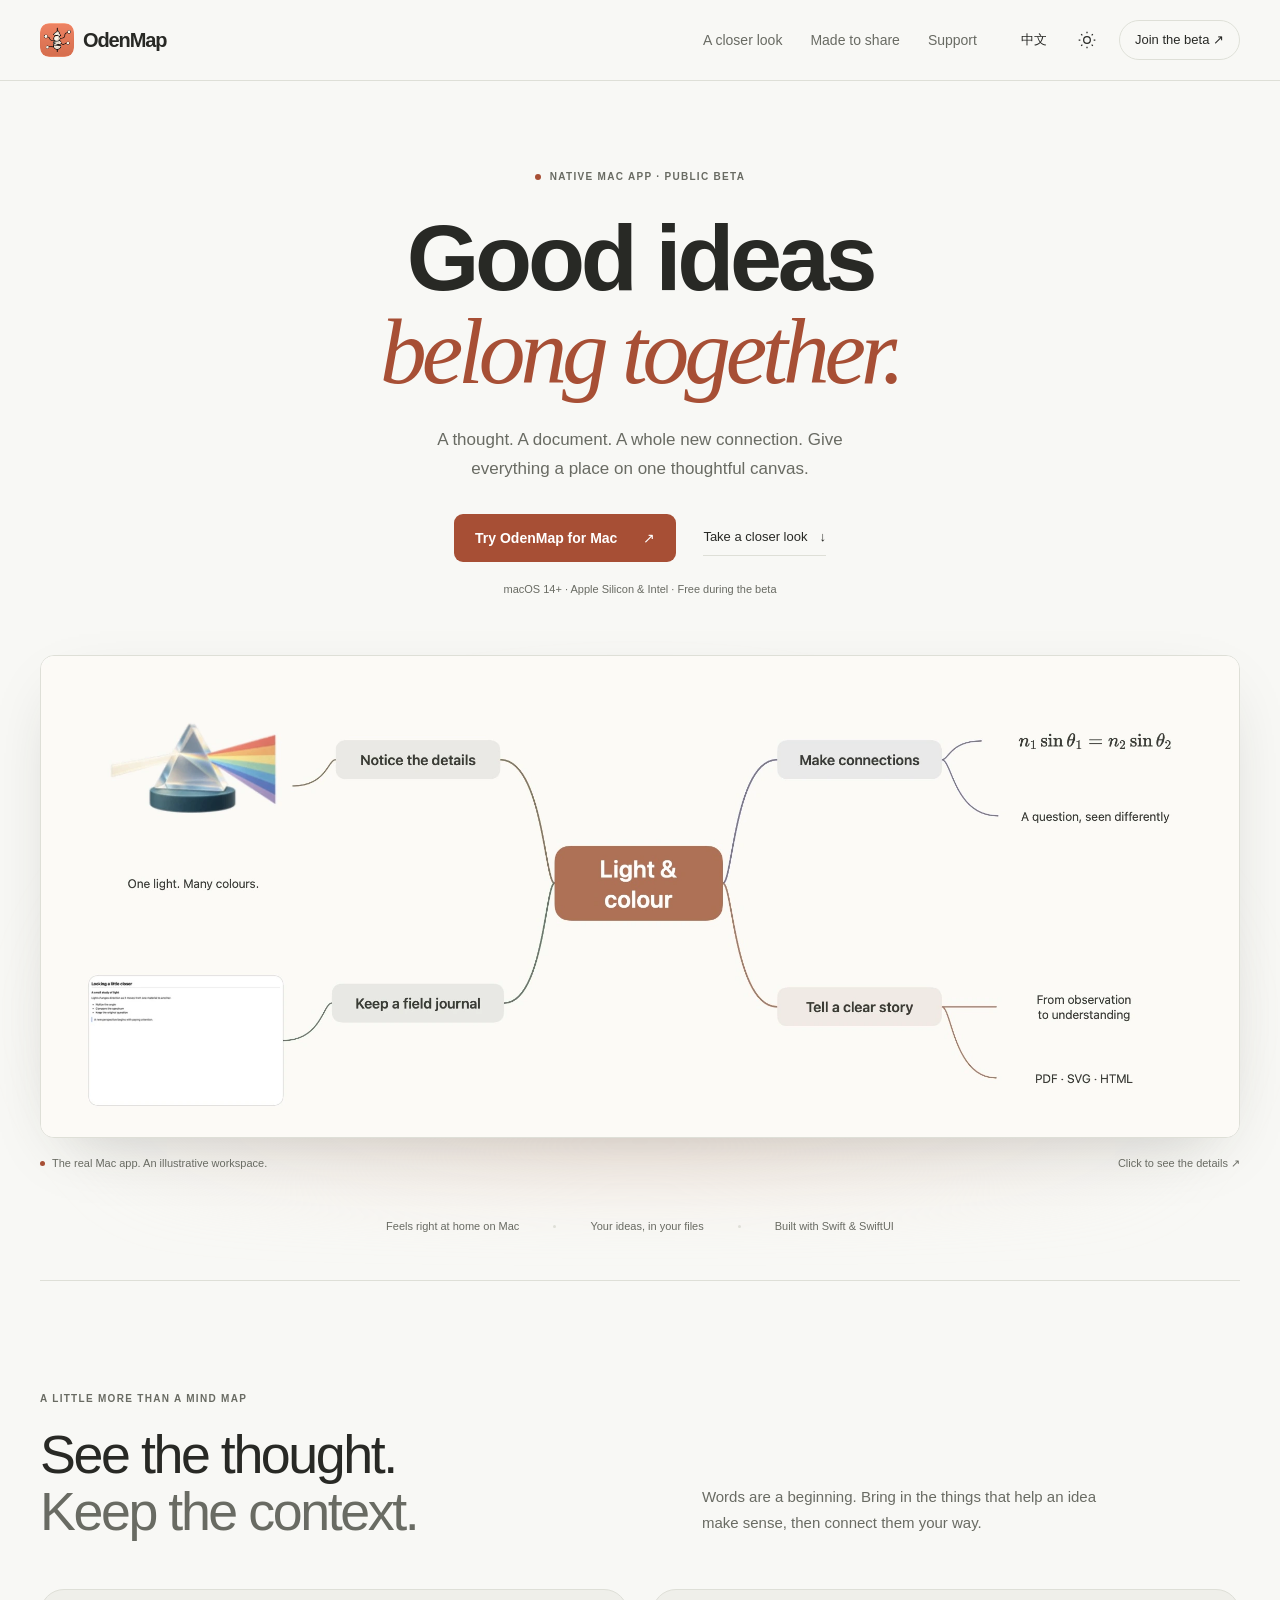
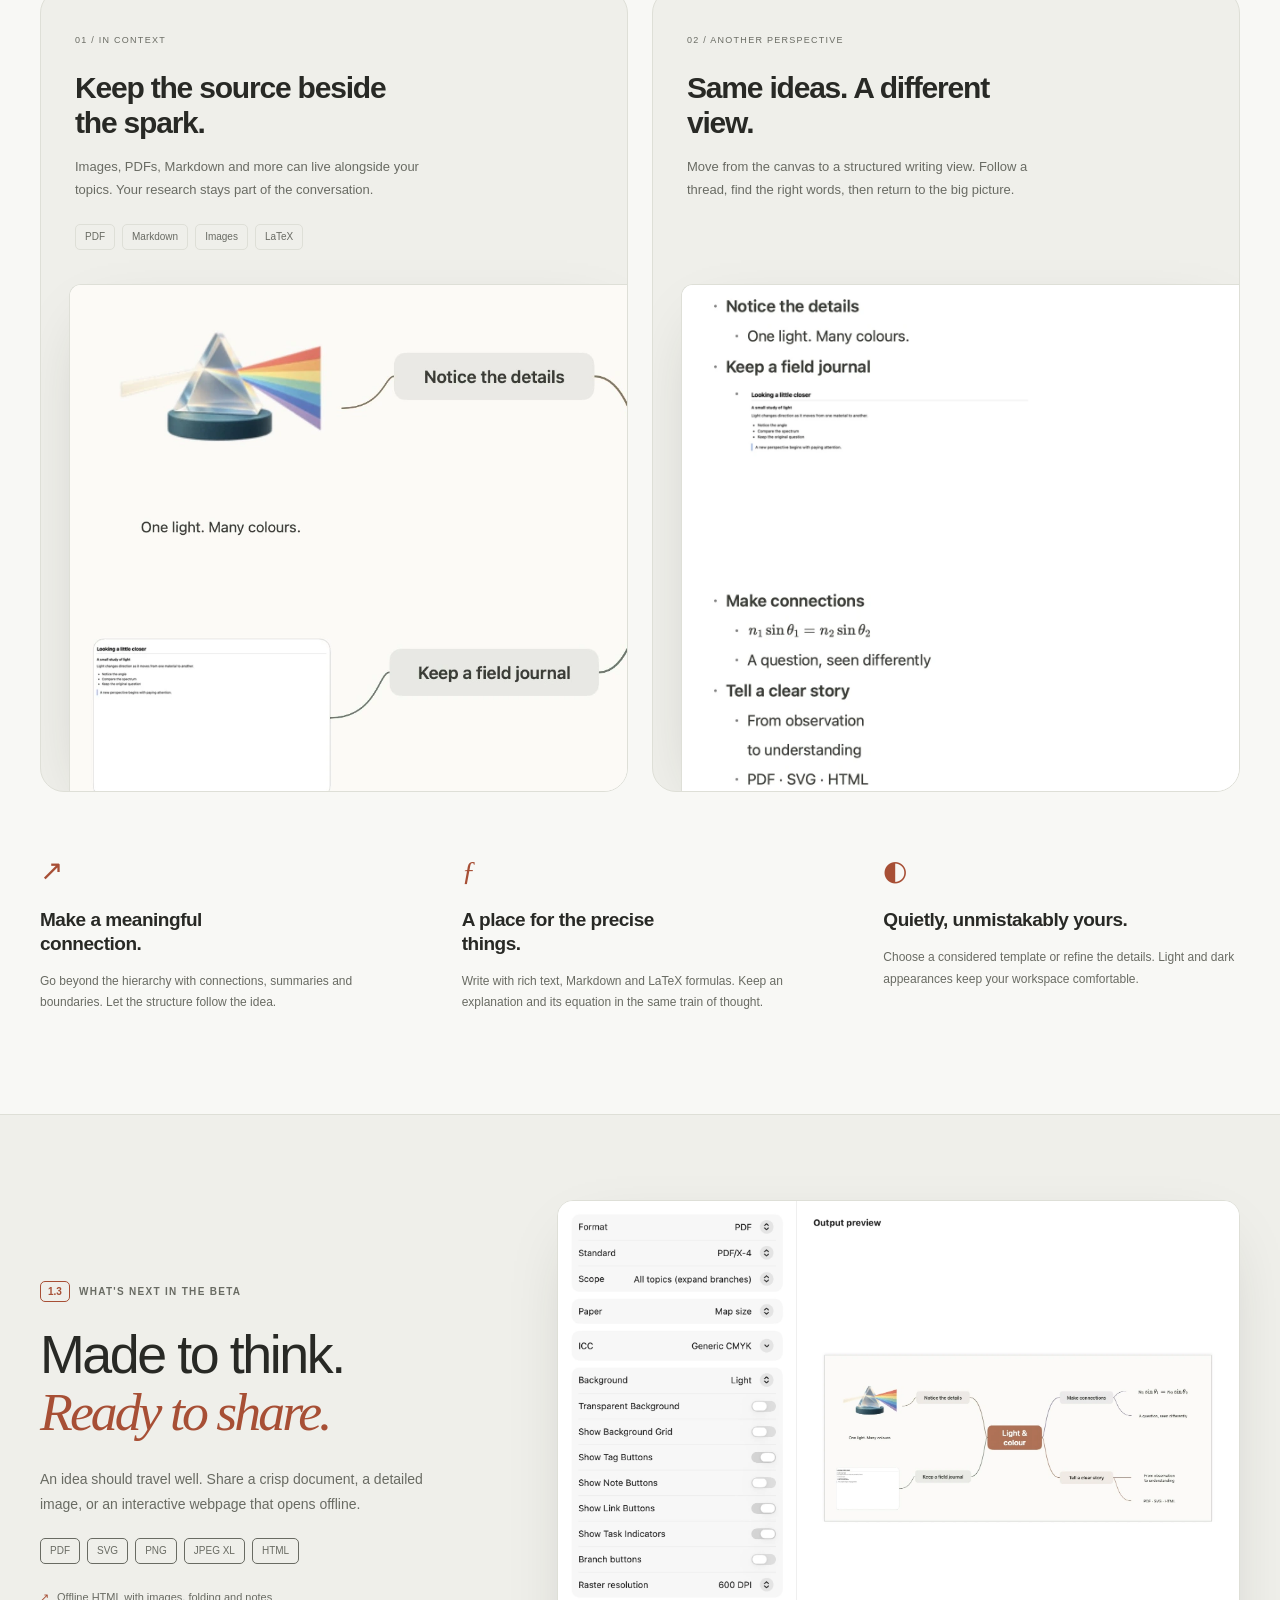
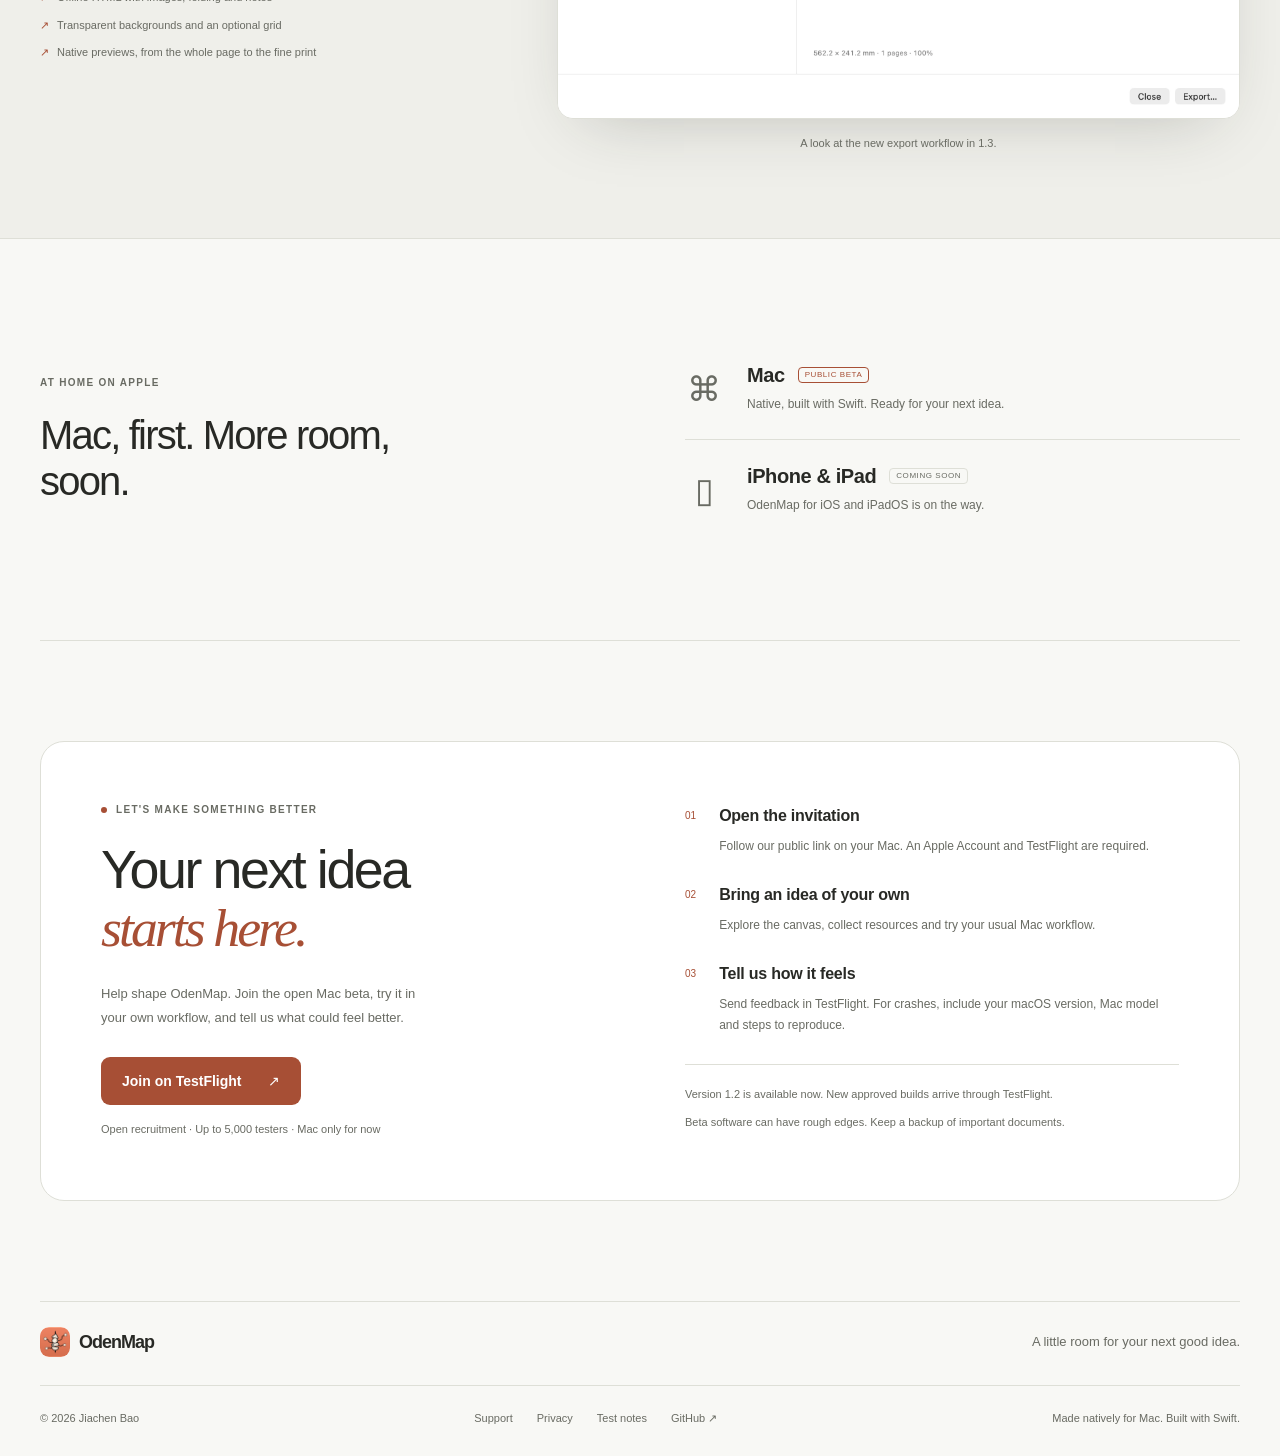
==== commit 4418cdc3: "Refresh OdenMap website with native imagery, bilingual themes and public beta" ====
--- a/index.html
+++ b/index.html
@@ -1,58 +1,23 @@
 <!doctype html>
-<html lang="en">
-<head>
-<meta charset="utf-8"><meta name="viewport" content="width=device-width,initial-scale=1">
-<title>Oden — Everything is a node</title>
-<meta name="description" content="A native Mac canvas where PDFs, video, Keynote, formulas, and even mind maps become part of your thinking. 248 templates. 311 palettes. One-time purchase.">
-<meta name="theme-color" content="#f5f2ec"><meta property="og:title" content="Oden — Everything is a node"><meta property="og:description" content="Not just words. A whole world of ideas, on one infinite canvas."><meta property="og:image" content="https://baojiachen0214.github.io/oden-website/assets/resources.png">
-<link rel="icon" href="assets/icon.png"><link rel="stylesheet" href="styles.css?v=2"><script defer src="site.js?v=2"></script>
-</head>
-<body data-lang="en" class="landing">
-<a class="skip-link" href="#main"><span lang="en">Skip to content</span><span lang="zh-Hans">跳到正文</span></a><div class="reading-progress" aria-hidden="true"></div>
+<html lang="en" data-lang="en"><head><meta charset="utf-8"><meta name="viewport" content="width=device-width,initial-scale=1">
+<title>OdenMap — Make room for your ideas</title><meta name="description" content="A native Swift app for Mac. Connect ideas, resources and formulas on one thoughtful canvas. Join the public TestFlight beta."><meta name="theme-color" content="#f8f8f5"><meta name="color-scheme" content="light dark"><meta property="og:title" content="OdenMap — Make room for your ideas"><meta property="og:description" content="A native Mac workspace for connected thinking. Join the public TestFlight beta."><meta property="og:image" content="https://baojiachen0214.github.io/oden-website/assets/canvas-light.webp">
+<link rel="icon" href="assets/icon.png"><link rel="stylesheet" href="styles.css?v=3"><script defer src="site.js?v=3"></script><script>try{let q=new URLSearchParams(location.search).get('lang'),l=q==='zh'||q==='en'?q:localStorage.getItem('oden-lang')||'en',t=localStorage.getItem('oden-theme')||'system';document.documentElement.dataset.lang=l==='zh'?'zh':'en';document.documentElement.lang=l==='zh'?'zh-Hans':'en';document.documentElement.dataset.theme=t;document.documentElement.dataset.scheme=t==='dark'||t==='system'&&matchMedia('(prefers-color-scheme:dark)').matches?'dark':'light'}catch(e){document.documentElement.dataset.lang='en';document.documentElement.dataset.scheme=matchMedia('(prefers-color-scheme:dark)').matches?'dark':'light'}</script></head>
+<body class="landing"><a class="skip-link" href="#main" data-i18n="skip">Skip to content</a>
 <header class="site-header"><div class="header-inner">
-<a class="brand" href="index.html" data-local><img src="assets/icon.png" alt="" width="38" height="38"><span>Oden<span class="brand-dot">.</span></span></a>
-<nav class="navlinks" aria-label="Main navigation"><a href="#possibilities" class="optional"><span lang="en">The canvas</span><span lang="zh-Hans">无限画布</span></a><a href="#design" class="optional"><span lang="en">Made yours</span><span lang="zh-Hans">风格由你</span></a><a href="support.html" data-local><span lang="en">Support</span><span lang="zh-Hans">支持</span></a><select id="language" class="language" aria-label="Language"><option value="en">EN</option><option value="zh">中文</option></select></nav>
-<a href="#get-oden" class="nav-cta"><span lang="en">Meet Oden</span><span lang="zh-Hans">遇见 Oden</span><span aria-hidden="true">↗</span></a>
-</div></header>
-<main id="main">
-<section class="hero wrap">
-<div class="hero-copy"><div class="eyebrow"><span class="live-dot" aria-hidden="true"></span><span lang="en">A native Mac app, made for ideas</span><span lang="zh-Hans">为想法而生的原生 Mac 应用</span></div>
-<h1><span lang="en">Everything<br>is a <em>node.</em></span><span lang="zh-Hans">一切，<br>皆<span class="ink-accent">节点。</span></span></h1>
-<p class="hero-lead"><span lang="en">Not just words. PDFs, video, Keynote—even another mind map. Bring your whole world of ideas onto one infinite canvas.</span><span lang="zh-Hans">思考，不止文字。PDF、视频、Keynote，<br class="desktop-break">甚至另一张思维导图。<br>把想法的整个世界，放进一张无限画布。</span></p>
-<div class="hero-actions"><a class="button" href="#possibilities"><span lang="en">Explore the possibilities</span><span lang="zh-Hans">探索无限可能</span><span aria-hidden="true">↗</span></a><a class="text-link" href="#in-action"><span class="play-mini" aria-hidden="true">▶</span><span lang="en">See the real app</span><span lang="zh-Hans">看看真实的 Oden</span></a></div>
-<p class="hero-note"><span lang="en">Mac first. One-time purchase. Yours to think with.</span><span lang="zh-Hans">Mac 先行 · 买断制 · 让思考回归自由</span></p></div>
-<div class="hero-art"><div class="canvas-topline"><span class="canvas-indicator"><i></i> ODEN / IDEA SPACE</span><span>∞ × ∞</span></div>
-<div class="node-canvas" id="node-canvas">
-<svg class="node-wires" viewBox="0 0 700 620" preserveAspectRatio="none" aria-hidden="true"><path data-wire="document" d="M350 310 C350 165 150 260 150 152"/><path data-wire="slide" d="M350 310 C465 310 505 152 570 152"/><path data-wire="math" d="M350 310 C270 310 145 355 130 410"/><path data-wire="map" d="M350 310 C400 400 475 365 520 485"/><path class="wire-orbit" d="M350 310 C400 240 475 320 540 310"/></svg>
-<div class="center-node"><img src="assets/rocket.png" alt="" width="170" height="170"><strong><span lang="en">The next big idea</span><span lang="zh-Hans">下一个好想法</span></strong><span class="node-caption"><span lang="en">Start here. Go anywhere.</span><span lang="zh-Hans">从这里，去任何地方。</span></span></div>
-<article class="demo-node document-node" data-node="document"><div class="node-type"><span class="file-badge pdf-badge">PDF</span><span>Research notes</span><span aria-hidden="true">↗</span></div><div class="pdf-sheet"><span class="sheet-eyebrow">FIELD NOTES / <span id="pdf-page-label">01</span></span><h3 id="pdf-title">A little curiosity.<br>A bigger world.</h3><div class="sheet-graphic" id="pdf-graphic"><i></i><i></i><i></i></div><div class="sheet-lines"><i></i><i></i><i></i></div></div><div class="page-controls"><span id="pdf-counter" aria-live="polite">01 / 03</span><div><button type="button" data-page="-1" aria-label="Previous PDF page">←</button><button type="button" data-page="1" aria-label="Next PDF page">→</button></div></div></article>
-<article class="demo-node slide-node" data-node="slide"><div class="node-type"><span class="file-badge keynote-badge">K</span><span>Keynote</span><span aria-hidden="true">↗</span></div><div class="slide-sheet"><span>IDEAS / IN MOTION</span><strong>Make room<br>for <em>what if.</em></strong><div class="slide-shape" aria-hidden="true"></div><small>01 — THE BEGINNING</small></div></article>
-<article class="demo-node math-node" data-node="math"><div class="node-type"><span class="file-badge math-badge">ƒ</span><span>LaTeX</span></div><math display="block" aria-label="Euler's identity"><msup><mi>e</mi><mrow><mi>i</mi><mi>π</mi></mrow></msup><mo>+</mo><mn>1</mn><mo>=</mo><mn>0</mn></math><span class="math-caption">Elegance, in an equation.</span></article>
-<div class="video-pill"><span class="video-icon" aria-hidden="true">▶</span><div><strong>Inspiration.mp4</strong><span>VIDEO / ON CANVAS</span></div></div>
-<article class="demo-node map-node" data-node="map"><div class="node-type"><span class="file-badge map-badge">⌘</span><span>Mind map.odenmap</span><span aria-hidden="true">↗</span></div><svg viewBox="0 0 250 125" aria-label="A mind map nested inside a resource node"><path d="M105 63 C132 63 125 27 160 27 M105 63 C132 63 132 63 160 63 M105 63 C132 63 125 100 160 100" fill="none" stroke="currentColor" stroke-width="2"/><rect x="22" y="48" width="88" height="30" rx="15" fill="#f1e9df"/><text x="66" y="67" text-anchor="middle">Big picture</text><rect x="156" y="14" width="77" height="25" rx="12" fill="#e3ece4"/><text x="194" y="31" text-anchor="middle">Discover</text><rect x="156" y="50" width="65" height="25" rx="12" fill="#ece8f2"/><text x="188" y="67" text-anchor="middle">Create</text><rect x="156" y="87" width="77" height="25" rx="12" fill="#f3e5df"/><text x="194" y="104" text-anchor="middle">Connect</text></svg></article>
-<span class="orbit-label"><span class="live-dot" aria-hidden="true"></span><span lang="en">Your ideas, connected.</span><span lang="zh-Hans">想法与资料，自然连接。</span></span></div>
-<div class="canvas-bottomline"><span><span lang="en">Try the PDF arrows. Drag a resource card.</span><span lang="zh-Hans">试试 PDF 翻页，或拖动资源卡片。</span></span><span class="demo-label"><span lang="en">Interactive illustration</span><span lang="zh-Hans">交互概念示意</span></span></div></div>
+<a class="brand" href="index.html" data-local><img src="assets/icon.png" width="34" height="34" alt=""><span>OdenMap</span></a>
+<nav class="desktop-nav" aria-label="Main navigation"><a href="index.html#features" data-local data-i18n="navFeatures">A closer look</a><a href="index.html#share" data-local data-i18n="navExport">Made to share</a><a href="support.html" data-local data-i18n="support">Support</a></nav>
+<div class="header-controls"><button class="language-control" id="language-switch" type="button" aria-label="切换到简体中文">中文</button><details class="appearance"><summary aria-label="Appearance"><svg viewBox="0 0 24 24" fill="none" stroke="currentColor" stroke-width="1.5" aria-hidden="true"><circle cx="12" cy="12" r="4"/><path d="M12 2v2m0 16v2M2 12h2m16 0h2M5 5l1.4 1.4m11.2 11.2L19 19M5 19l1.4-1.4M17.6 6.4L19 5"/></svg></summary><div class="appearance-menu"><span data-i18n="appearance">Appearance</span><button type="button" data-theme-choice="system" data-i18n="system">System</button><button type="button" data-theme-choice="light" data-i18n="light">Light</button><button type="button" data-theme-choice="dark" data-i18n="dark">Dark</button></div></details><a class="nav-join" data-beta href="https://testflight.apple.com/join/yeJwCNAr" data-i18n="navJoin">Join the beta ↗</a></div>
+</div></header><main id="main">
+<section class="hero wrap"><div class="hero-intro"><div class="eyebrow"><span class="status-dot"></span><span data-i18n="heroEyebrow">NATIVE MAC APP · PUBLIC BETA</span></div><h1><span data-i18n="heroA">Good ideas</span><br><em data-i18n="heroB">belong together.</em></h1><p class="hero-lead" data-i18n="heroLead">A thought. A document. A whole new connection. Give everything a place on one thoughtful canvas.</p><div class="hero-actions"><a class="button primary" data-beta href="https://testflight.apple.com/join/yeJwCNAr"><span data-i18n="join">Try OdenMap for Mac</span><span aria-hidden="true">↗</span></a><a class="quiet-link" href="#features"><span data-i18n="takeLook">Take a closer look</span><span aria-hidden="true">↓</span></a></div><p class="availability" data-i18n="macRequirements">macOS 14+ · Apple Silicon & Intel · Free during the beta</p></div>
+<div class="hero-showcase"><div class="hero-glow" aria-hidden="true"></div><button type="button" class="shot-button hero-shot" data-zoom aria-label="View full screenshot"><img class="product-shot" src="assets/canvas-light.webp" data-shot="canvas" alt="OdenMap 1.3 on Mac, showing a connected research workspace with notes, an image and a formula" loading="eager" fetchpriority="high" decoding="async" width="2305" height="925"></button><div class="shot-caption"><span><span class="caption-dot"></span><span data-i18n="actualApp">The real Mac app. An illustrative workspace.</span></span><span data-i18n="enlarge">Click to see the details ↗</span></div></div>
 </section>
-<div class="format-ribbon" aria-label="Supported resource types"><div class="wrap"><span class="ribbon-intro"><span lang="en">Ideas have many forms.</span><span lang="zh-Hans">想法，本就有很多形状。</span></span><span>PDF</span><span>Keynote</span><span>Video</span><span>LaTeX</span><span>Markdown</span><span class="ribbon-last">Mind maps ↗</span></div></div>
-<section class="story-section wrap" id="possibilities">
-<div class="section-heading reveal"><span class="eyebrow">01 / BEYOND WORDS</span><h2><span lang="en">A place for your ideas.<br><span class="soft-text">And everything behind them.</span></span><span lang="zh-Hans">想法有了位置。<br><span class="soft-text">资料，也有了上下文。</span></span></h2><p><span lang="en">Stop separating what you think from what you found. Build connections between words, documents, media, and whole maps. Your sources stay beside the ideas they inspire.</span><span lang="zh-Hans">不必把思路放在这里，把资料放在那里。<br>文字、文稿、媒体与完整导图，在同一张画布上建立连接。</span></p></div>
-<div class="resource-story reveal"><div class="resource-statement"><div class="small-rule"></div><h3><span lang="en">Even a mind map<br>can be a node.</span><span lang="zh-Hans">思维导图，<br>也能成为节点。</span></h3><p><span lang="en">One map for the big picture. Another for the details. Place a supported map inside your canvas as a resource preview—and think at more than one scale.</span><span lang="zh-Hans">一张图，掌握全局。<br>另一张图，展开细节。<br>把导图作为资源预览放进导图，<br>在不同尺度之间，自由思考。</span></p><a class="text-link" href="#in-action"><span lang="en">See resource nodes in Oden</span><span lang="zh-Hans">查看真实资源节点</span> ↗</a></div>
-<div class="nested-visual" aria-hidden="true"><span class="nested-label">A MAP OF MAPS</span><div class="nested-root">The whole picture</div><svg viewBox="0 0 650 430"><path d="M115 217 C250 217 240 130 345 130 M115 217 C250 217 240 328 345 328"/><path class="nested-faint" d="M115 217 C245 217 200 28 450 28"/></svg><div class="nested-map"><span class="nested-filename"><i></i> Research.odenmap</span><div class="mini-map"><span class="mini-center">A new perspective</span><div><i>Observe</i><i>Question</i><i>Understand</i></div></div><span class="nested-map-caption">A whole map. One resource.</span></div><div class="nested-branch">Next steps <span>↗</span></div><span class="nested-coordinate">∞ CANVAS / NO EDGES</span></div></div>
-<p class="fine-print"><span lang="en">Nested maps are imported resource previews, not in-place editors for every level. Document previews and paging depend on format and embedded preview.</span><span lang="zh-Hans">嵌套导图展示导入资源预览，非卡片内任意层编辑。文稿预览和翻页支持取决于格式及内嵌预览。</span></p></section>
-<section class="real-app-section" id="in-action"><div class="wrap"><div class="real-app-heading reveal"><div><span class="eyebrow">THE REAL THING</span><h2><span lang="en">Thoughtfully native.<br>Unmistakably Mac.</span><span lang="zh-Hans">原生的从容。<br>一眼，便是 Mac。</span></h2></div><p><span lang="en">Real windows. Real content.<br>This is Oden, running on a Mac.</span><span lang="zh-Hans">真实窗口，真实内容。<br>这就是运行在 Mac 上的 Oden。</span></p></div>
-<div class="app-showcase reveal"><div class="showcase-tabs" role="tablist" aria-label="Oden screenshots"><button role="tab" id="tab-resources" aria-selected="true" aria-controls="app-screen-panel" data-screen="resources"><span lang="en">Resources & context</span><span lang="zh-Hans">资源与上下文</span></button><button role="tab" id="tab-math" aria-selected="false" aria-controls="app-screen-panel" data-screen="math" tabindex="-1"><span lang="en">Math & writing</span><span lang="zh-Hans">公式与写作</span></button><button role="tab" id="tab-outline" aria-selected="false" aria-controls="app-screen-panel" data-screen="outline" tabindex="-1"><span lang="en">Map & outline</span><span lang="zh-Hans">导图与大纲</span></button></div><div id="app-screen-panel" role="tabpanel" aria-labelledby="tab-resources"><button class="screenshot-button" type="button" data-zoom aria-label="Enlarge Oden screenshot"><img id="app-screen" src="assets/resources.png" alt="Actual Oden interface showing resource cards and map previews" width="2560" height="1668" loading="lazy"><span class="zoom-icon" aria-hidden="true">↗</span></button></div><div class="showcase-caption"><span><span lang="en">Actual interface · Illustrative project</span><span lang="zh-Hans">真实应用界面 · 演示项目</span></span><span><span lang="en">Click to explore in full size</span><span lang="zh-Hans">点击查看完整大图</span> ↗</span></div></div></div></section>
-<section class="math-section wrap" id="math"><div class="math-display reveal"><span class="math-kicker">THE BEAUTY OF THINKING</span><div class="equation"><math display="block" aria-label="Integral of a normal distribution equals one"><mrow><mfrac><mn>1</mn><msqrt><mrow><mn>2</mn><mi>π</mi></mrow></msqrt></mfrac><msubsup><mo>∫</mo><mrow><mo>−</mo><mi>∞</mi></mrow><mi>∞</mi></msubsup><msup><mi>e</mi><mrow><mo>−</mo><mfrac><msup><mi>x</mi><mn>2</mn></msup><mn>2</mn></mfrac></mrow></msup><mi>d</mi><mi>x</mi><mo>=</mo><mn>1</mn></mrow></math></div><div class="equation-line"></div><div class="equation-notes"><span>Clarity.</span><span>Precision.</span><span>A little elegance.</span></div><button class="source-toggle" type="button" aria-expanded="false" aria-controls="tex-source"><span lang="en">View the TeX</span><span lang="zh-Hans">查看 TeX 源码</span> ↗</button><code id="tex-source" hidden>&#92;frac{1}{&#92;sqrt{2&#92;pi}}&#92;int_{-&#92;infty}^{&#92;infty}e^{-&#92;frac{x^2}{2}}&#92;,dx=1</code></div><div class="math-copy reveal"><span class="eyebrow">02 / THINK IN EQUATIONS</span><h2><span lang="en">Beautiful math.<br><span class="soft-text">Clearer thinking.</span></span><span lang="zh-Hans">让复杂，<br><span class="soft-text">清晰而优雅。</span></span></h2><p><span lang="en">Equations belong in the flow of your thinking, not in a separate file. Write inline or multiline LaTeX alongside your words. Fractions, matrices, aligned equations, and cases—with editable TeX underneath.</span><span lang="zh-Hans">公式不是思路之外的附件。<br>分式、矩阵、对齐推导、分段表达式，<br>和文字一起，进入主题。<br>行内或多行 LaTeX，始终保留可编辑源码。</span></p><div class="math-feature-line"><span>LaTeX</span><span>Markdown</span><span>Rich text</span></div></div></section>
-<section class="design-section" id="design"><div class="wrap"><div class="design-heading reveal"><div><span class="eyebrow">03 / YOUR IDEAS. YOUR AESTHETIC.</span><h2><span lang="en">Make something<br><em>beautifully yours.</em></span><span lang="zh-Hans">你的思路，<br><span class="soft-text">理应有你的样子。</span></span></h2></div><div class="design-numbers"><div><strong>248<span>↗</span></strong><span lang="en">design templates</span><span lang="zh-Hans">套设计模板</span></div><div><strong>311<span>↗</span></strong><span lang="en">color palettes</span><span lang="zh-Hans">套灵感配色</span></div></div></div>
-<div class="theme-gallery reveal"><div class="theme-image-wrap"><button type="button" class="screenshot-button" data-zoom aria-label="Enlarge template screenshot"><img id="theme-screen" src="assets/theme-spring.png" alt="Actual Oden Spring Canopy template and style controls" width="2560" height="1668" loading="lazy"><span class="zoom-icon" aria-hidden="true">↗</span></button></div><div class="theme-gallery-bottom"><div class="theme-options" role="group" aria-label="Template preview"><button type="button" class="theme-option is-active" data-theme="spring" aria-pressed="true"><span class="palette-dots"><i></i><i></i><i></i></span><span lang="en">Spring canopy</span><span lang="zh-Hans">春日树冠</span></button><button type="button" class="theme-option" data-theme="harbor" aria-pressed="false"><span class="palette-dots"><i></i><i></i><i></i></span><span lang="en">Harbor flow</span><span lang="zh-Hans">海港流线</span></button><button type="button" class="theme-option" data-theme="violet" aria-pressed="false"><span class="palette-dots"><i></i><i></i><i></i></span><span lang="en">Woven violet</span><span lang="zh-Hans">交织紫雾</span></button></div><span class="gallery-hint"><span lang="en">Pick a mood. See the real template.</span><span lang="zh-Hans">换一种心情，看看真实模板。</span></span></div></div>
-<div class="design-detail"><div><h3><span lang="en">More than a preset.</span><span lang="zh-Hans">不止于，选一个模板。</span></h3><p><span lang="en">Place supported resources above your words. Refine every connection: color, width, opacity, arrows, dashes—even its pressure curve. Your ideas deserve their own visual language.</span><span lang="zh-Hans">把受支持素材放在文字上方。精调每条连线的颜色、粗细、透明度、箭头与虚线，甚至用压力曲线塑造线条。让表达，有自己的视觉语言。</span></p></div><svg class="pressure-art" viewBox="0 0 450 140" aria-hidden="true"><path d="M15 100 C160 100 120 30 245 30 S340 100 435 100" fill="none" stroke="#c56a50" stroke-width="1.5"/><path d="M15 100 C155 100 125 23 245 24 L245 37 C132 37 160 109 15 101Z" fill="#c56a50"/><circle cx="15" cy="100" r="5"/><circle cx="245" cy="30" r="5"/><circle cx="435" cy="100" r="5"/><text x="15" y="133">YOUR CONNECTION. YOUR CURVE.</text></svg></div></div></section>
-<section class="delivery-section wrap"><div class="delivery-heading reveal"><span class="eyebrow">04 / GO BEYOND THE CANVAS</span><h2><span lang="en">From a first thought.<br>To a finished thing.</span><span lang="zh-Hans">从一个念头。<br>到一份完整表达。</span></h2></div><div class="delivery-list">
-<article class="reveal"><span class="delivery-number">01</span><div><h3><span lang="en">Write it.</span><span lang="zh-Hans">写出来。</span></h3><p><span lang="en">Map and outline. Two ways into the same content. Rich text, Markdown, lists, and tasks, in a native writing experience.</span><span lang="zh-Hans">导图与大纲，共享同一份内容。富文本、Markdown、列表与任务，让梳理思路像写文章一样自然。</span></p></div><span class="delivery-symbol" aria-hidden="true">Aa</span></article>
-<article class="reveal"><span class="delivery-number">02</span><div><h3><span lang="en">Present it.</span><span lang="zh-Hans">讲出来。</span></h3><p><span lang="en">A dedicated presentation window, branch reveals, speaker notes, a spotlight, and timing. Tell the story you already built.</span><span lang="zh-Hans">独立演讲窗口、分支展开、提词备注、聚光指针与计时。已有的结构，直接成为讲述的脉络。</span></p></div><span class="delivery-symbol" aria-hidden="true">↗</span></article>
-<article class="reveal"><span class="delivery-number">03</span><div><h3><span lang="en">Deliver it.</span><span lang="zh-Hans">交付出去。</span></h3><p><span lang="en">PDF/X-4 and PDF/X-3. CMYK ICC profiles. Poster tiling, bleed, and crop marks. Prepare your thinking for professional print.</span><span lang="zh-Hans">PDF/X-4、PDF/X-3、CMYK ICC、海报拼接、出血与裁切标记。让你的思考，为专业打印做好准备。</span></p></div><span class="delivery-symbol" aria-hidden="true">↳</span></article>
-</div></section>
-<section class="principles-section"><div class="wrap"><div class="principles-heading"><span class="eyebrow">SPACE TO THINK</span><h2><span lang="en">Big ideas.<br>No artificial edges.</span><span lang="zh-Hans">想得更远。<br>不被边界定义。</span></h2></div><div class="principles"><article><span class="principle-glyph">∞</span><h3><span lang="en">An infinite canvas.</span><span lang="zh-Hans">画布，没有边界。</span></h3><p><span lang="en">Follow a thought as far as it needs to go. Zoom into the details. Step back for the whole picture.</span><span lang="zh-Hans">让思路自由生长。走进细节，再退一步，看见完整全局。</span></p></article><article><span class="principle-glyph">20k</span><h3><span lang="en">Tested at depth.</span><span lang="zh-Hans">为大文稿，持续优化。</span></h3><p><span lang="en">Internal 20,000-level chain checks cover structure changes, branch moves, undo, and redo.</span><span lang="zh-Hans">两万层深链内部验证，覆盖结构切换、分支移动、撤销与重做。</span></p><a href="performance.html" data-local><span lang="en">Test scope & limitations</span><span lang="zh-Hans">测试范围与限制</span> ↗</a></article><article><span class="principle-glyph">Mac.</span><h3><span lang="en">At home on your Mac.</span><span lang="zh-Hans">属于你的 Mac。</span></h3><p><span lang="en">Native windows, customizable shortcuts, Quick Look, and offline help. No Oden account required.</span><span lang="zh-Hans">原生窗口、自定义快捷键、Quick Look 与离线帮助。无需 Oden 账号。</span></p></article></div><p class="dark-fine-print"><span lang="en">Structural stress tests are not a guarantee of smooth rendering with 20,000 visible nodes. Dense full-map views still have noticeable delays.</span><span lang="zh-Hans">结构压力验证不等于两万可见节点全景流畅。密集全景视野仍有明显延迟。</span></p></div></section>
-<section class="get-section wrap" id="get-oden"><img src="assets/icon.png" class="get-icon" alt="Oden app icon" width="80" height="80"><span class="eyebrow">YOUR NEXT IDEA STARTS HERE</span><h2><span lang="en">Your next mind map.<br><em>Not just words.</em></span><span lang="zh-Hans">下一张思维导图。<br><span class="ink-accent">不必只有文字。</span></span></h2><p><span lang="en">One canvas. A whole world of possibilities.</span><span lang="zh-Hans">一张画布，容纳想法的整个世界。</span></p><div class="release-pill"><svg viewBox="0 0 24 24" aria-hidden="true"><path d="M8 4 20 24 M15 4 3 24 M1 17h22" fill="none" stroke="currentColor" stroke-width="2" stroke-linecap="round"/></svg><div><span lang="en">Coming to the</span><span lang="zh-Hans">首发准备中</span><strong>Mac App Store</strong></div></div><div class="get-facts"><span lang="en">One-time purchase</span><span lang="zh-Hans">买断制</span><i></i><span lang="en">Mac first</span><span lang="zh-Hans">Mac 先行</span><i></i><span lang="en">iOS planned</span><span lang="zh-Hans">iOS 规划中</span></div><a class="text-link" href="support.html" data-local><span lang="en">Questions before you begin?</span><span lang="zh-Hans">开始之前，想了解更多？</span> ↗</a></section>
-</main>
-<footer class="site-footer"><div class="wrap"><div class="footer-top"><a class="footer-wordmark" href="#main">Oden<span>.</span></a><p><span lang="en">Everything is a node.<br>Every idea has a place.</span><span lang="zh-Hans">一切皆节点。<br>每个想法，都有位置。</span></p></div><div class="footer"><span>© 2026 Jiachen Bao</span><div><a href="support.html" data-local><span lang="en">Support</span><span lang="zh-Hans">支持</span></a><a href="privacy.html" data-local><span lang="en">Privacy</span><span lang="zh-Hans">隐私政策</span></a><a href="performance.html" data-local><span lang="en">Test notes</span><span lang="zh-Hans">性能记录</span></a><a href="https://github.com/baojiachen0214/oden-website/issues">GitHub ↗</a></div></div></div></footer>
-<dialog class="image-dialog" aria-label="Full-size Oden screenshot"><button type="button" class="dialog-close" aria-label="Close screenshot">×</button><img src="assets/resources.png" alt="Full-size Oden interface"></dialog>
-</body></html>
+<div class="principles wrap"><span data-i18n="nativeMac">Feels right at home on Mac</span><i></i><span data-i18n="localFiles">Your ideas, in your files</span><i></i><span data-i18n="swiftBuilt">Built with Swift & SwiftUI</span></div>
+<section class="features wrap" id="features"><div class="section-heading"><p class="eyebrow" data-i18n="featureEyebrow">A LITTLE MORE THAN A MIND MAP</p><h2><span data-i18n="featureA">See the thought.</span><br><span class="muted" data-i18n="featureB">Keep the context.</span></h2><p class="section-lead" data-i18n="featureLead">Words are a beginning. Bring in the things that help an idea make sense, then connect them your way.</p></div>
+<div class="feature-grid"><article class="feature-card resources-card"><div class="card-copy"><span class="feature-index">01 / <span data-i18n="resourcesLabel">IN CONTEXT</span></span><h3 data-i18n="resourcesTitle">Keep the source beside the spark.</h3><p data-i18n="resourcesBody">Images, PDFs, Markdown and more can live alongside your topics. Your research stays part of the conversation.</p><div class="format-tags"><span>PDF</span><span>Markdown</span><span data-i18n="imagesTag">Images</span><span>LaTeX</span></div></div><button type="button" class="shot-button " data-zoom aria-label="View full screenshot"><img class="product-shot" src="assets/resources-light.webp" data-shot="resources" alt="Image and Markdown resource nodes in the current OdenMap Mac canvas" loading="lazy" decoding="async" width="950" height="800"></button></article>
+<article class="feature-card writing-card"><div class="card-copy"><span class="feature-index">02 / <span data-i18n="writingLabel">ANOTHER PERSPECTIVE</span></span><h3 data-i18n="writingTitle">Same ideas. A different view.</h3><p data-i18n="writingBody">Move from the canvas to a structured writing view. Follow a thread, find the right words, then return to the big picture.</p></div><button type="button" class="shot-button " data-zoom aria-label="View full screenshot"><img class="product-shot" src="assets/writing-light.webp" data-shot="writing" alt="OdenMap structured writing view with topics and notes" loading="lazy" decoding="async" width="1250" height="1200"></button></article></div>
+<div class="details-grid"><article><span class="detail-icon" aria-hidden="true">↗</span><h3 data-i18n="connectTitle">Make a meaningful connection.</h3><p data-i18n="connectBody">Go beyond the hierarchy with connections, summaries and boundaries. Let the structure follow the idea.</p></article><article><span class="detail-icon equation-icon" aria-hidden="true">ƒ</span><h3 data-i18n="mathTitle">A place for the precise things.</h3><p data-i18n="mathBody">Write with rich text, Markdown and LaTeX formulas. Keep an explanation and its equation in the same train of thought.</p></article><article><span class="detail-icon" aria-hidden="true">◐</span><h3 data-i18n="styleTitle">Quietly, unmistakably yours.</h3><p data-i18n="styleBody">Choose a considered template or refine the details. Light and dark appearances keep your workspace comfortable.</p></article></div>
+</section>
+<section class="export-section" id="share"><div class="export-inner wrap"><div class="export-copy"><p class="eyebrow"><span class="new-label">1.3</span><span data-i18n="exportEyebrow">WHAT'S NEXT IN THE BETA</span></p><h2><span data-i18n="exportA">Made to think.</span><br><em data-i18n="exportB">Ready to share.</em></h2><p class="section-lead" data-i18n="exportBody">An idea should travel well. Share a crisp document, a detailed image, or an interactive webpage that opens offline.</p><div class="format-tags export-tags"><span>PDF</span><span>SVG</span><span>PNG</span><span>JPEG XL</span><span>HTML</span></div><ul class="quiet-list"><li data-i18n="exportPoint1">Offline HTML with images, folding and notes</li><li data-i18n="exportPoint2">Transparent backgrounds and an optional grid</li><li data-i18n="exportPoint3">Native previews, from the whole page to the fine print</li></ul></div><div class="export-visual"><button type="button" class="shot-button " data-zoom aria-label="View full screenshot"><img class="product-shot" src="assets/export-light.webp" data-shot="export" alt="OdenMap 1.3 native export window with a paper preview and export options" loading="lazy" decoding="async" width="2000" height="1519"></button><p class="small-caption" data-i18n="exportCaption">A look at the new export workflow in 1.3.</p></div></div></section>
+<section class="platforms wrap"><div><p class="eyebrow" data-i18n="appleEyebrow">AT HOME ON APPLE</p><h2 data-i18n="platformTitle">Mac, first. More room, soon.</h2></div><div class="platform-list"><div><span class="platform-mark" aria-hidden="true">⌘</span><div><h3>Mac <span class="small-badge" data-i18n="availableBeta">PUBLIC BETA</span></h3><p data-i18n="macPlatform">Native, built with Swift. Ready for your next idea.</p></div></div><div><span class="platform-mark" aria-hidden="true">▯</span><div><h3>iPhone & iPad <span class="small-badge muted-badge" data-i18n="comingSoon">COMING SOON</span></h3><p data-i18n="mobilePlatform">OdenMap for iOS and iPadOS is on the way.</p></div></div></div></section>
+<section class="beta-section wrap" id="beta"><div class="beta-card"><div class="beta-copy"><p class="eyebrow"><span class="status-dot"></span><span data-i18n="betaEyebrow">LET'S MAKE SOMETHING BETTER</span></p><h2><span data-i18n="betaA">Your next idea</span><br><em data-i18n="betaB">starts here.</em></h2><p data-i18n="betaBody">Help shape OdenMap. Join the open Mac beta, try it in your own workflow, and tell us what could feel better.</p><a class="button primary" data-beta href="https://testflight.apple.com/join/yeJwCNAr"><span data-i18n="betaJoin">Join on TestFlight</span><span aria-hidden="true">↗</span></a><p class="beta-limit" data-i18n="betaLimit">Open recruitment · Up to 5,000 testers · Mac only for now</p></div><div class="beta-steps"><div><span>01</span><div><h3 data-i18n="step1Title">Open the invitation</h3><p data-i18n="step1Body">Follow our public link on your Mac. An Apple Account and TestFlight are required.</p></div></div><div><span>02</span><div><h3 data-i18n="step2Title">Bring an idea of your own</h3><p data-i18n="step2Body">Explore the canvas, collect resources and try your usual Mac workflow.</p></div></div><div><span>03</span><div><h3 data-i18n="step3Title">Tell us how it feels</h3><p data-i18n="step3Body">Send feedback in TestFlight. For crashes, include your macOS version, Mac model and steps to reproduce.</p></div></div><p class="beta-version" data-i18n="betaVersion">Version 1.2 is available now. New approved builds arrive through TestFlight.</p><p class="beta-small" data-i18n="betaNote">Beta software can have rough edges. Keep a backup of important documents.</p></div></div></section>
+</main><dialog class="image-dialog" aria-label="Screenshot"><button type="button" class="dialog-close" aria-label="Close screenshot">×</button><img alt="" src="assets/canvas-light.webp"></dialog><footer class="site-footer wrap"><div class="footer-main"><a class="brand" href="index.html" data-local><img src="assets/icon.png" width="30" height="30" alt=""><span>OdenMap</span></a><p data-i18n="footerLine">A little room for your next good idea.</p></div><div class="footer-bottom"><span>© 2026 Jiachen Bao</span><nav aria-label="Footer"><a href="support.html" data-local data-i18n="support">Support</a><a href="privacy.html" data-local data-i18n="privacy">Privacy</a><a href="performance.html" data-local data-i18n="testNotes">Test notes</a><a href="https://github.com/baojiachen0214/oden-website/issues" rel="noopener">GitHub ↗</a></nav><span class="footer-native" data-i18n="footerNative">Made natively for Mac. Built with Swift.</span></div></footer></body></html>
--- a/styles.css
+++ b/styles.css
@@ -1,42 +1,23 @@
-/* Oden — warm editorial typography and an expressive resource canvas. */
-:root{--ink:#292d2c;--muted:#747873;--paper:#f5f2ec;--white:#fffefa;--accent:#c56a50;--line:#deded5;--mint:#e6ece5;font-family:-apple-system,BlinkMacSystemFont,"Helvetica Neue","Segoe UI",sans-serif;color:var(--ink);background:var(--paper);font-synthesis:none}
-*{box-sizing:border-box}html{scroll-padding-top:100px}body{margin:0}body[data-lang=en] [lang=zh-Hans],body[data-lang=zh] [lang=en]{display:none}a{color:inherit;text-underline-offset:5px}button,select{font:inherit}button,a,select{-webkit-tap-highlight-color:transparent}button{cursor:pointer}a:focus-visible,button:focus-visible,select:focus-visible{outline:2px solid var(--accent);outline-offset:6px}img{max-width:100%}::selection{background:#edc4b5;color:#292d2c}
-.wrap{width:min(1280px,calc(100% - 112px));margin:auto}.skip-link{position:fixed;z-index:100;top:-80px;left:20px;background:var(--ink);color:white;padding:14px}.skip-link:focus{top:10px}.reading-progress{position:fixed;left:0;top:0;height:2px;width:100%;transform:scaleX(0);transform-origin:left;background:var(--accent);z-index:99}
-.site-header{position:sticky;top:0;z-index:30;background:#f5f2eceb;backdrop-filter:blur(20px);border-bottom:1px solid #deded570}.header-inner{height:86px;display:flex;align-items:center;justify-content:space-between;gap:30px;width:min(1400px,calc(100% - 112px));margin:auto}.brand{display:flex;align-items:center;gap:10px;text-decoration:none;font-weight:650;font-size:29px;letter-spacing:-1.4px}.brand img{border-radius:10px;box-shadow:0 3px 9px #4f32251a}.brand-dot{color:var(--accent)}.navlinks{display:flex;align-items:center;gap:33px;font-size:13px}.navlinks a{text-decoration:none;transition:color .2s}.navlinks a:hover{color:var(--accent)}.language{border:0;background:transparent;color:var(--ink);font-size:12px;padding:6px;cursor:pointer}.nav-cta{font-size:12px;text-decoration:none;background:var(--ink);color:var(--white);padding:13px 19px;border-radius:30px;display:flex;gap:21px;align-items:center}.nav-cta:hover{background:var(--accent)}
-.eyebrow{display:flex;align-items:center;gap:10px;font-size:10px;font-weight:600;letter-spacing:1.9px;line-height:1.6;text-transform:uppercase;color:var(--accent)}.live-dot{display:inline-block;width:6px;height:6px;background:#778974;border-radius:50%;box-shadow:0 0 0 4px #77897410;flex-shrink:0}.hero{display:grid;grid-template-columns:.85fr 1.2fr;gap:36px;align-items:center;padding:60px 0 64px;min-height:740px}.hero-copy{position:relative;z-index:2;padding:8px 0 30px}.hero h1{font-size:clamp(68px,6.8vw,108px);letter-spacing:-6px;line-height:1.01;font-weight:560;margin:31px 0 28px}.hero h1 [lang=zh-Hans]{font-size:clamp(70px,7.5vw,118px);letter-spacing:-6px;line-height:1.08}.hero h1 em{font-family:Georgia,"Times New Roman",serif;font-weight:450;color:var(--accent)}.ink-accent{color:var(--accent)}.hero-lead{font-size:15px;line-height:1.95;max-width:390px;color:var(--muted)}.hero-actions{display:flex;align-items:center;gap:25px;margin:30px 0 22px;flex-wrap:wrap}.button{display:inline-flex;align-items:center;justify-content:center;gap:30px;background:var(--ink);color:var(--white);font-size:13px;text-decoration:none;padding:17px 23px;border-radius:30px;transition:background .25s,transform .25s;white-space:nowrap}.button:hover{background:var(--accent);transform:translateY(-2px)}.button span:last-child{font-size:18px;line-height:1}.text-link{display:inline-flex;align-items:center;gap:12px;text-decoration:none;font-size:12px;font-weight:500}.text-link:hover{color:var(--accent)}.play-mini{font-size:9px;width:25px;height:25px;border:1px solid var(--line);border-radius:50%;display:grid;place-items:center}.hero-note{font-size:10px;color:#8b8e88;letter-spacing:.3px}
-.hero-art{position:relative;min-width:0}.canvas-topline,.canvas-bottomline{display:flex;align-items:center;justify-content:space-between;gap:16px;font-size:8px;letter-spacing:1.3px;color:#92968d}.canvas-topline{padding:0 17px 17px}.canvas-bottomline{padding:17px 0 0;letter-spacing:.3px;line-height:1.5}.canvas-indicator{display:flex;align-items:center;gap:8px}.canvas-indicator i{width:5px;height:5px;border:1px solid #a5aca0;border-radius:50%}.node-canvas{height:620px;position:relative;isolation:isolate;background-image:radial-gradient(#b7b9ac55 .7px,transparent .7px);background-size:20px 20px;border-radius:50%}.node-canvas:before{content:"";position:absolute;inset:30px;border-radius:50%;background:radial-gradient(ellipse,#f0ded72d,transparent 70%);z-index:-1}.node-wires{position:absolute;inset:0;width:100%;height:100%;overflow:visible}.node-wires path{fill:none;stroke:#bdbdb2;stroke-width:1.2}.node-wires path:nth-child(2){stroke:#bda6a0}.node-wires path:nth-child(3){stroke:#a6b6a6}.node-wires path:nth-child(4){stroke:#b4a7bf}.node-wires .wire-orbit{stroke:#c9b6a0;stroke-dasharray:4 6}
-.center-node{position:absolute;left:50%;top:50%;transform:translate(-50%,-50%);text-align:center;width:190px;z-index:3;pointer-events:none}.center-node img{width:152px;height:152px;object-fit:contain;filter:drop-shadow(0 15px 12px #29464118);display:block;margin:-25px auto -12px}.center-node strong{display:block;font-size:13px;font-weight:600}.node-caption{display:block;font-size:8px;color:#8a9087;margin-top:6px}.demo-node{position:absolute;background:var(--white);border:1px solid #e9e5db;border-radius:13px;box-shadow:0 14px 28px -14px #343d322b,0 3px 7px #363d3406;z-index:4;user-select:none;touch-action:pan-y;transition:box-shadow .25s;cursor:grab}.demo-node:hover{box-shadow:0 22px 35px -16px #343d3255}.demo-node.is-dragging{cursor:grabbing;z-index:10;transition:none;touch-action:none}.node-type{height:31px;display:flex;align-items:center;gap:6px;font-size:7px;color:#72766f;padding:0 10px;border-bottom:1px solid #ecebe4}.node-type>span:last-child:not(:nth-child(2)){margin-left:auto;color:#92968c}.file-badge{display:grid;place-items:center;width:15px;height:16px;border-radius:4px;font-size:6px;font-weight:700;letter-spacing:0}.pdf-badge{color:#c87363;background:#f7e4de}.keynote-badge{background:#e0e8ef;color:#6d88a1}.math-badge{background:#e6ece4;color:#72876f;font-size:12px}.map-badge{background:#ebe5ef;color:#9983a8;font-size:10px}
-.document-node{left:4%;top:3%;width:31%;transform:rotate(-7deg)}.pdf-sheet{padding:20px 18px 10px}.sheet-eyebrow{font-size:6px;letter-spacing:1px;color:#8a8c80}.pdf-sheet h3{font-family:Georgia,"Times New Roman",serif;line-height:1.15;font-size:24px;letter-spacing:-.9px;font-weight:400;margin:9px 0 13px}.sheet-graphic{height:53px;display:flex;gap:5px;align-items:end}.sheet-graphic i{display:block;background:#d5dfcb;width:33.33%;height:42px;border-radius:50% 50% 3px 3px}.sheet-graphic i:nth-child(2){background:#e4baaa;height:53px}.sheet-graphic i:nth-child(3){background:#e7d8b4;height:33px}.sheet-graphic[data-page="1"] i{border-radius:3px 30px 3px 3px}.sheet-graphic[data-page="2"] i{border-radius:50%;height:42px}.sheet-lines{margin-top:12px}.sheet-lines i{display:block;height:2px;margin-bottom:4px;background:#e8e6db}.sheet-lines i:last-child{width:70%}.page-controls{display:flex;justify-content:space-between;align-items:center;padding:3px 14px 10px;font-size:7px;color:#999b8d}.page-controls>div{display:flex;gap:3px}.page-controls button{border:0;background:transparent;color:#72796c;font-size:13px;width:26px;height:27px;border-radius:7px}.page-controls button:hover{background:#eeeee4}
-.slide-node{left:65%;top:9%;width:32%;transform:rotate(8deg)}.slide-sheet{position:relative;isolation:isolate;background:#e2e9dd;margin:9px;padding:17px 13px 12px;overflow:hidden;height:153px;border-radius:4px}.slide-sheet>span{font-size:5px;letter-spacing:1px;color:#6f7d62}.slide-sheet>strong{font-size:23px;line-height:1.05;letter-spacing:-1.2px;font-weight:500;position:relative;z-index:2;display:block;margin:11px 0 24px}.slide-sheet em{font-family:Georgia,serif;font-weight:400}.slide-sheet small{font-size:5px;letter-spacing:1px}.slide-shape{position:absolute;width:91px;height:91px;border-radius:50%;background:#a5b899;right:-20px;bottom:8px;z-index:1}.slide-shape:after{content:"";position:absolute;width:54px;height:54px;border-radius:50%;background:#dae5d2;left:18px;top:18px}
-.math-node{left:0;top:66%;width:34%;transform:rotate(-5deg)}.math-node math{font-size:25px;padding:13px 0 1px}.math-caption{display:block;font-family:Georgia,serif;font-style:italic;font-size:8px;color:#8c9486;text-align:center;padding:0 10px 15px}.video-pill{position:absolute;top:50%;left:76%;display:flex;align-items:center;gap:7px;padding:10px;border:1px solid #e5dfd3;border-radius:12px;background:#ebe1d0;box-shadow:0 6px 20px #654b2110;z-index:2;transform:rotate(5deg);width:24%}.video-icon{width:25px;height:25px;border-radius:50%;background:#caa36f;color:#fff7e8;font-size:7px;display:grid;place-items:center;flex-shrink:0}.video-pill strong{font-size:7px;display:block;white-space:nowrap}.video-pill>div>span{font-size:4px;letter-spacing:.6px;display:block;margin-top:4px;color:#a0865e}.map-node{left:56%;top:72%;width:39%;transform:rotate(4deg)}.map-node svg{display:block;width:100%;padding:4px 5px 8px;color:#a2989f}.map-node svg text{font-size:10px;fill:#7f7d72}.orbit-label{position:absolute;left:20%;bottom:0;display:flex;align-items:center;gap:9px;font-size:8px;color:#8d9287}.demo-label{color:#a5a69d;white-space:nowrap}
-.format-ribbon{border-block:1px solid var(--line);padding:27px 0;background:#eeeee630}.format-ribbon .wrap{display:flex;align-items:center;justify-content:space-between;gap:24px;font-size:12px;color:#7d8178}.ribbon-intro{font-family:Georgia,serif;font-style:italic;color:#999d91;margin-right:25px}.ribbon-last{color:var(--accent)}
-.story-section{padding:125px 0 100px;scroll-margin-top:95px}.section-heading{max-width:830px}.section-heading h2,h2{font-size:clamp(36px,4vw,57px);font-weight:500;line-height:1.16;letter-spacing:-2.5px;margin:24px 0}.soft-text{color:#90948a}h2 em{font-family:Georgia,serif;font-weight:400;color:#858b78}.section-heading p{font-size:15px;line-height:1.9;color:var(--muted);max-width:630px}.resource-story{display:grid;grid-template-columns:.8fr 1.35fr;align-items:center;gap:75px;margin-top:62px;min-height:460px}.small-rule{width:25px;height:2px;background:var(--accent);margin-bottom:26px}.resource-statement h3{font-size:31px;line-height:1.3;letter-spacing:-1.3px;font-weight:500;margin:0 0 20px}.resource-statement p{font-size:14px;line-height:1.95;color:var(--muted);margin-bottom:26px}
-.nested-visual{position:relative;height:430px;border-radius:24px;background:#eceee7;overflow:hidden}.nested-label{position:absolute;left:30px;top:27px;font-size:8px;color:#989f90;letter-spacing:2px}.nested-root{position:absolute;left:-35px;top:185px;z-index:3;padding:20px 24px;background:#dbe1d2;border-radius:40px;white-space:nowrap;font-size:14px;color:#748069}.nested-visual>svg{position:absolute;width:100%;height:100%;fill:none;stroke:#9cab92;stroke-width:2}.nested-visual .nested-faint{stroke:#d8ddcf;stroke-dasharray:4 5}.nested-map{position:absolute;left:38%;top:16%;width:55%;height:206px;background:#fffef9;box-shadow:0 25px 40px -20px #44503f38;border:1px solid #d9dfcf;border-radius:15px;transform:rotate(-4deg)}.nested-filename{display:flex;align-items:center;gap:6px;font-size:8px;color:#818978;padding:12px;border-bottom:1px solid #eeeee6}.nested-filename i{width:7px;height:7px;background:#c8b9d0;border-radius:3px}.mini-map{position:relative;display:flex;align-items:center;justify-content:center;gap:30px;padding:21px 8px}.mini-center{background:#eee4d4;border-radius:20px;padding:10px;font-size:9px;white-space:nowrap}.mini-map>div{display:grid;gap:10px;position:relative}.mini-map>div:before{content:"";position:absolute;left:-20px;top:11px;bottom:11px;width:20px;border:1px solid #bdc6ad;border-right:0;border-radius:13px 0 0 13px}.mini-map i{display:block;background:#e6eadd;padding:7px 12px;border-radius:14px;font-size:8px;font-style:normal;position:relative}.mini-map i:before{content:"";position:absolute;width:10px;height:1px;background:#bdc6ad;left:-10px;top:50%}.mini-map i:nth-child(2){background:#e9e3ee}.mini-map i:nth-child(3){background:#f0e1d7}.nested-map-caption{display:block;text-align:center;font-size:7px;color:#8c9181;letter-spacing:.6px}.nested-branch{position:absolute;left:56%;top:75%;font-size:12px;background:#e3dbc9;padding:15px 24px;border-radius:30px;color:#938367}.nested-branch span{margin-left:20px}.nested-coordinate{position:absolute;left:30px;bottom:25px;font-size:7px;letter-spacing:1.5px;color:#a3a896}.fine-print{font-size:9px;line-height:1.8;color:#868c7d;text-align:right;max-width:650px;margin:20px 0 0 auto}
-.real-app-section{background:#e5e9e1;padding:95px 0 105px;scroll-margin-top:85px}.real-app-heading{display:flex;justify-content:space-between;align-items:flex-end;margin-bottom:45px}.real-app-heading h2{margin-bottom:0}.real-app-heading p{font-size:12px;color:#899180;line-height:1.8;margin:0 0 6px}.app-showcase{max-width:1120px;margin:auto}.showcase-tabs{display:flex;justify-content:center;gap:5px;margin-bottom:24px}.showcase-tabs button{border:0;background:transparent;color:#718064;padding:10px 22px;font-size:12px;border-radius:30px;transition:background .2s}.showcase-tabs button[aria-selected=true]{background:#f9faf4;color:#4b5946;box-shadow:0 3px 7px #5f6d5510}.screenshot-button{position:relative;display:block;width:100%;padding:0;border:0;background:transparent;border-radius:14px;overflow:hidden}.screenshot-button>img{display:block;width:100%;height:auto;border-radius:14px}.app-showcase .screenshot-button{box-shadow:0 50px 55px -35px #39433460}.zoom-icon{position:absolute;right:14px;bottom:14px;width:35px;height:35px;background:#ffffffdd;border:1px solid #ddddcf;color:#626d5a;border-radius:50%;display:grid;place-items:center;opacity:0;transition:opacity .2s}.screenshot-button:hover .zoom-icon,.screenshot-button:focus-visible .zoom-icon{opacity:1}.showcase-caption{display:flex;justify-content:space-between;gap:20px;margin-top:23px;font-size:9px;color:#778269}
-.math-section{padding:135px 0;display:grid;grid-template-columns:1.2fr 1fr;gap:105px;align-items:center}.math-display{position:relative;min-height:400px;background:#edeee7;border-radius:22px;text-align:center;padding:50px 35px;display:flex;flex-direction:column;align-items:center;justify-content:center}.math-kicker{font-size:8px;letter-spacing:2px;color:#8b947c;position:absolute;top:27px;left:28px}.equation{width:100%}.equation math{font-size:clamp(25px,3.6vw,48px);color:#637059}.equation-line{width:70%;height:1px;background:#d6dccd;margin:35px 0 18px}.equation-notes{font-family:Georgia,serif;font-style:italic;display:flex;gap:25px;font-size:11px;color:#859173}.source-toggle{border:0;background:transparent;font-size:9px;color:#72815f;margin-top:36px;display:flex;gap:10px;padding:7px}.source-toggle:hover{color:var(--accent)}#tex-source{font-size:10px;line-height:1.8;color:#5f6d50;word-break:break-all;margin-top:10px;text-align:left}.math-copy p{font-size:14px;line-height:2;color:var(--muted)}.math-feature-line{display:flex;gap:20px;font-size:10px;color:#8f9687;margin-top:28px}.math-feature-line span+span{border-left:1px solid var(--line);padding-left:20px}
-.design-section{padding:105px 0 90px;background:#eae5dc;scroll-margin-top:85px}.design-heading{display:flex;align-items:flex-end;justify-content:space-between;margin-bottom:50px;gap:40px}.design-heading h2{margin-bottom:0}.design-numbers{display:flex;gap:60px}.design-numbers>div>strong{display:block;font-size:65px;letter-spacing:-4px;font-weight:400;line-height:1.1}.design-numbers>div>strong>span{font-size:14px;color:#a79883;vertical-align:super;margin-left:10px}.design-numbers>div>span{font-size:10px;color:#817665;display:block;margin-top:8px}.theme-gallery{max-width:1100px;margin:auto}.theme-image-wrap{padding:34px 34px 0;background:#dce1d4;border-radius:22px 22px 0 0;transition:background .3s}.theme-image-wrap .screenshot-button{border-radius:12px;box-shadow:0 28px 35px -22px #424d3545}.theme-gallery-bottom{display:flex;justify-content:space-between;gap:15px;align-items:center;background:#f4f1e9;padding:20px 27px;border-radius:0 0 20px 20px}.theme-options{display:flex;gap:10px}.theme-option{display:flex;align-items:center;gap:9px;padding:10px 12px;border:1px solid transparent;border-radius:30px;color:#837b6d;background:transparent;font-size:10px}.theme-option.is-active{background:#fffdf8;border-color:#dcdacf;color:#635f53}.palette-dots{display:flex}.palette-dots i{width:9px;height:9px;border-radius:50%;background:#8aa180;margin-left:-2px;border:1px solid #f5f2eb}.palette-dots i:nth-child(2){background:#92adc2}.palette-dots i:nth-child(3){background:#c5a476}.theme-option[data-theme=harbor] i{background:#416477}.theme-option[data-theme=harbor] i:nth-child(2){background:#98a2af}.theme-option[data-theme=harbor] i:nth-child(3){background:#8c789e}.theme-option[data-theme=violet] i{background:#a99bbb}.theme-option[data-theme=violet] i:nth-child(2){background:#ceabbc}.theme-option[data-theme=violet] i:nth-child(3){background:#e3c9b0}.gallery-hint{font-size:9px;color:#918774}.design-detail{display:flex;justify-content:space-between;gap:70px;padding-top:50px;max-width:1100px;margin:auto;align-items:center}.design-detail h3{font-size:22px;font-weight:500;letter-spacing:-.7px}.design-detail p{font-size:13px;line-height:1.9;max-width:500px;color:#82796a}.pressure-art{width:37%;flex-shrink:0}.pressure-art circle{fill:#f5f0e7;stroke:#c56a50;stroke-width:1}.pressure-art text{font-size:7px;letter-spacing:1.5px;fill:#9c876d}
-.delivery-section{padding:125px 0;display:grid;grid-template-columns:1fr 1.3fr;gap:100px}.delivery-heading h2{font-size:46px}.delivery-list article{display:flex;align-items:flex-start;gap:25px;border-bottom:1px solid var(--line);padding:30px 0}.delivery-list article:first-child{padding-top:20px}.delivery-number{font-family:Georgia,serif;font-style:italic;font-size:11px;color:#8e8b7d;padding-top:6px}.delivery-list h3{font-size:28px;font-weight:500;letter-spacing:-1px;margin:0 0 15px}.delivery-list p{font-size:12px;line-height:1.9;color:#79806e;max-width:400px;margin:0}.delivery-symbol{font-family:Georgia,serif;font-size:36px;color:#a5ae95;margin-left:auto;padding-left:20px}
-.principles-section{background:#2b3330;color:#e5e8de;padding:95px 0 45px}.principles-heading{display:flex;justify-content:space-between;align-items:start;margin-bottom:45px}.principles-heading .eyebrow{color:#98a58b}.principles-heading h2{margin:0;font-size:44px;color:#b8c0ac;width:70%}.principles{display:grid;grid-template-columns:1fr 1fr 1fr;gap:80px;border-top:1px solid #54614a60;padding-top:45px}.principle-glyph{font-size:55px;font-weight:350;letter-spacing:-3px;color:#bdc8ad;line-height:1.3}.principles h3{font-size:16px;font-weight:450;margin:24px 0 14px}.principles p{font-size:11px;line-height:1.9;color:#a0ac96;max-width:280px}.principles a{font-size:9px;color:#adbba0}.dark-fine-print{font-size:8px;color:#98a58e;line-height:1.8;margin-top:45px;max-width:650px}
-.get-section{text-align:center;padding:125px 0 110px}.get-icon{border-radius:21px;box-shadow:0 15px 25px -10px #74452d40;margin-bottom:25px}.get-section .eyebrow{justify-content:center;font-size:8px;color:#96836a}.get-section h2{font-size:clamp(38px,5vw,68px);line-height:1.13;letter-spacing:-3px;margin:26px 0 20px}.get-section h2 em{color:var(--accent)}.get-section p{color:#7c8770;font-size:13px}.release-pill{display:flex;align-items:center;justify-content:center;gap:11px;background:var(--ink);color:#fffcf6;border-radius:14px;padding:13px 21px;width:fit-content;margin:33px auto 20px;text-align:left;box-shadow:0 7px 15px #293b2515}.release-pill svg{width:24px;height:30px;overflow:hidden}.release-pill div>span{font-size:8px;display:block;margin-bottom:3px;color:#aeb6a9}.release-pill strong{font-size:17px;letter-spacing:-.3px;font-weight:500}.get-facts{display:flex;gap:15px;align-items:center;justify-content:center;color:#7d8971;font-size:9px;margin-bottom:28px}.get-facts i{width:2px;height:2px;border-radius:50%;background:#a7ad9d}.get-section .text-link{font-size:10px;color:#7e8872}
-.site-footer{background:#e9e7df;padding-top:40px}.footer-top{display:flex;justify-content:space-between;align-items:center;padding:15px 0 40px}.footer-wordmark{font-size:120px;line-height:1;letter-spacing:-9px;font-weight:550;text-decoration:none;color:#a2ac96}.footer-wordmark>span{color:#bca48e}.footer-top p{font-size:12px;color:#7e8a6f;line-height:1.9;text-align:right}.footer{border-top:1px solid #d5d8ca;padding:27px 0 35px;display:flex;justify-content:space-between;gap:24px;font-size:9px;color:#7e896f}.footer>div{display:flex;gap:25px;flex-wrap:wrap}.footer a{text-decoration:none}.footer a:hover{color:var(--accent)}
-.image-dialog{width:min(1400px,95vw);max-height:94vh;max-width:95vw;background:#f5f3ee;border:1px solid #deddd2;border-radius:15px;padding:45px 15px 15px;overflow:auto;box-shadow:0 40px 80px #17211840}.image-dialog::backdrop{background:#19231ecc;backdrop-filter:blur(8px)}.image-dialog img{display:block;width:100%;height:auto}.dialog-close{position:absolute;top:6px;right:12px;background:transparent;border:0;font-size:26px;line-height:1;color:#7c8672;width:30px;height:30px}
-.document{max-width:790px;margin:auto;padding:80px 0 100px}.document h1{font-size:50px;line-height:1.13;letter-spacing:-2px;font-weight:500}.document h2{font-size:23px;letter-spacing:-.7px;margin:42px 0 12px;font-weight:500}.document p,.document li{font-size:15px;line-height:1.95;color:var(--muted)}.document ul{padding-left:22px}.document .date{font-size:11px;color:#818c71}.document table{border-collapse:collapse;width:100%;font-size:13px;line-height:1.6}.document th,.document td{text-align:left;border-bottom:1px solid var(--line);padding:14px 8px;vertical-align:top}.table-scroll{overflow-x:auto}.notice{border-left:2px solid var(--accent);padding:12px 20px;background:#eee9df}.nav{height:90px;display:flex;align-items:center;justify-content:space-between;gap:24px;border-bottom:1px solid var(--line)}
-@media(max-width:1150px){
-.wrap,.header-inner{width:calc(100% - 72px)}.hero{grid-template-columns:.87fr 1.1fr;gap:25px;min-height:650px;padding-top:40px}.hero h1{font-size:72px;letter-spacing:-4px}.hero h1 [lang=zh-Hans]{font-size:84px}.hero-lead{font-size:13px}.hero-actions{gap:14px}.hero-actions .text-link{font-size:10px}.button{padding:15px 18px;gap:20px}.node-canvas{height:530px}.pdf-sheet{padding:14px 13px 8px}.pdf-sheet h3{font-size:20px}.slide-sheet{height:130px;padding:13px 10px}.slide-sheet>strong{font-size:19px;margin-bottom:20px}.node-type{font-size:6px}.document-node{top:6%}.slide-node{top:13%}.map-node{top:71%}.center-node img{width:130px;height:130px}.center-node strong{font-size:11px}.center-node{width:160px}.video-pill{padding:7px;gap:4px}.video-pill strong{font-size:6px}.video-icon{width:20px;height:20px}.canvas-bottomline{font-size:7px}.resource-story{gap:45px}.nested-map{width:59%;left:35%}.mini-map{gap:25px}.mini-center{font-size:7px}.design-numbers{gap:35px}.design-numbers>div>strong{font-size:54px}.math-section{gap:65px}.delivery-section{gap:60px}.delivery-heading h2{font-size:38px}.principles{gap:50px}.gallery-hint{display:none}}
-@media(max-width:850px){
-.wrap,.header-inner{width:calc(100% - 48px)}.header-inner{height:74px;gap:20px}.brand{font-size:26px}.brand img{width:33px;height:33px}.navlinks{gap:20px}.nav-cta{display:none}.hero{grid-template-columns:1fr;gap:20px;padding:65px 0 30px}.hero-copy{text-align:center;padding:0}.hero-copy .eyebrow{justify-content:center;font-size:9px}.hero h1{font-size:84px;margin:25px 0;line-height:1.05}.hero h1 [lang=zh-Hans]{font-size:90px;line-height:1.1;letter-spacing:-5px}.hero-lead{margin:0 auto;font-size:14px;max-width:420px}.hero-actions{justify-content:center;margin:25px 0 20px;gap:22px}.hero-art{max-width:650px;width:100%;margin:0 auto}.node-canvas{height:575px}.canvas-topline{padding-top:15px}.document-node{top:7%;left:7%;width:29%}.pdf-sheet h3{font-size:25px}.pdf-sheet{padding:20px 17px 10px}.slide-node{width:31%;left:64%;top:13%}.slide-sheet{height:152px}.slide-sheet>strong{font-size:24px}.center-node img{width:165px;height:165px}.center-node strong{font-size:13px}.math-node{width:29%;left:5%;top:67%}.map-node{width:37%;left:59%;top:70%}.video-pill{left:76%;width:23%;top:53%}.format-ribbon{padding:22px 0}.format-ribbon .wrap{flex-wrap:wrap;justify-content:center;gap:22px;font-size:10px}.ribbon-intro{width:100%;text-align:center;margin:0 0 3px}
-.story-section{padding:80px 0 70px}.section-heading h2,h2{font-size:40px;letter-spacing:-1.9px}.resource-story{gap:35px;grid-template-columns:1fr 1.25fr;margin-top:40px}.resource-statement h3{font-size:26px}.resource-statement p{font-size:12px}.nested-visual{height:340px}.nested-root{font-size:11px;top:45%;left:-40px}.nested-map{height:176px;top:17%;width:64%;left:30%}.nested-label{font-size:6px;left:20px}.mini-map{gap:19px;padding:18px 5px}.mini-map>div:before{left:-12px;width:12px}.mini-map i:before{width:6px;left:-6px}.mini-center{font-size:6px;padding:7px}.mini-map i{font-size:6px;padding:6px 8px}.nested-filename{font-size:6px}.nested-map-caption{font-size:6px}.nested-branch{left:45%;padding:12px 18px;font-size:10px}.real-app-section{padding:70px 0}.real-app-heading p{font-size:10px}
-.math-section{padding:80px 0;gap:40px;grid-template-columns:1.15fr 1fr}.math-display{min-height:330px;padding:40px 20px}.equation math{font-size:28px}.equation-notes{gap:12px;font-size:9px}.math-copy h2{font-size:37px}.math-copy p{font-size:12px}.math-feature-line{gap:12px;font-size:8px}.math-feature-line span+span{padding-left:12px}
-.design-section{padding:70px 0}.design-heading{gap:24px}.design-heading h2{font-size:37px}.design-numbers{gap:25px}.design-numbers>div>strong{font-size:43px;letter-spacing:-2px}.design-numbers>div>strong>span{font-size:10px;margin-left:6px}.theme-image-wrap{padding:24px 24px 0}.theme-gallery-bottom{padding:15px}.theme-option{font-size:9px;padding:9px 11px}.design-detail{gap:40px;padding-top:25px}.design-detail h3{font-size:20px}.design-detail p{font-size:12px}.delivery-section{padding:80px 0;gap:40px}.delivery-heading h2{font-size:32px}.delivery-list article{gap:16px}.delivery-list h3{font-size:24px}.delivery-list p{font-size:11px}.delivery-symbol{font-size:26px;padding-left:8px}
-.principles-section{padding:65px 0 35px}.principles-heading h2{font-size:35px}.principles{gap:30px;padding-top:30px}.principle-glyph{font-size:44px}.principles h3{font-size:13px}.principles p{font-size:10px}.get-section{padding:80px 0}.get-section h2{font-size:50px;letter-spacing:-2px}.footer-wordmark{font-size:95px;letter-spacing:-7px}}
-@media(max-width:560px){
-html{scroll-padding-top:85px}.wrap,.header-inner{width:calc(100% - 40px)}.header-inner{height:69px}.navlinks{gap:15px;font-size:11px}.navlinks .optional{display:none}.brand{font-size:25px}.hero{padding-top:49px;gap:22px}.hero h1{font-size:62px;letter-spacing:-3.5px}.hero h1 [lang=zh-Hans]{font-size:72px;letter-spacing:-4px}.hero .eyebrow{font-size:8px;letter-spacing:1px}.hero-lead{font-size:13px;line-height:1.9;max-width:315px}.desktop-break{display:none}.hero-actions{gap:20px;flex-direction:column}.hero-actions .text-link{font-size:11px}.hero-note{font-size:8px}.canvas-topline{font-size:6px;padding:0 8px 10px}.node-canvas{height:410px;background-size:16px 16px;border-radius:30px}
-.document-node{left:4%;top:4%;width:34%}.node-type{font-size:5px;height:23px;padding:0 6px;gap:4px}.file-badge{width:12px;height:13px;font-size:4px}.math-badge{font-size:10px}.map-badge{font-size:8px}.pdf-sheet{padding:11px 10px 5px}.sheet-eyebrow{font-size:4px;letter-spacing:.5px}.pdf-sheet h3{font-size:18px;letter-spacing:-.6px;margin:7px 0}.sheet-graphic{height:32px;gap:3px}.sheet-graphic i{height:26px}.sheet-graphic i:nth-child(2){height:32px}.sheet-graphic i:nth-child(3){height:21px}.sheet-graphic[data-page="2"] i{height:28px}.sheet-lines{margin-top:8px}.sheet-lines i{margin-bottom:3px;height:1px}.page-controls{padding:0 5px 5px;font-size:5px}.page-controls button{width:25px;height:25px;font-size:12px}.slide-node{left:65%;width:33%;top:12%}.slide-sheet{margin:6px;padding:10px 7px;height:104px}.slide-sheet>span{font-size:3px}.slide-sheet>strong{font-size:18px;letter-spacing:-.7px;margin:8px 0 17px}.slide-sheet small{font-size:3px}.slide-shape{width:65px;height:65px;right:-13px;bottom:5px}.slide-shape:after{width:37px;height:37px;top:14px;left:14px}.center-node{width:140px}.center-node img{width:120px;height:120px;margin-top:-18px}.center-node strong{font-size:10px}.node-caption{font-size:6px;margin-top:5px}.math-node{top:68%;left:0;width:35%}.math-node math{font-size:19px;padding-top:9px}.math-caption{font-size:6px;padding:0 3px 10px}.map-node{left:56%;top:73%;width:42%}.map-node svg{padding:0 4px 4px}.video-pill{left:73%;top:51%;width:27%;padding:6px;gap:4px;border-radius:9px}.video-pill strong{font-size:5px}.video-pill>div>span{font-size:3px;margin-top:3px}.video-icon{width:17px;height:17px;font-size:5px}.orbit-label{left:18%;bottom:0;font-size:6px;gap:6px}.orbit-label .live-dot{width:4px;height:4px}.canvas-bottomline{font-size:6px;padding-top:12px;gap:10px}
-.format-ribbon .wrap{gap:16px;font-size:9px}.story-section{padding:65px 0 50px}.section-heading .eyebrow,.math-copy .eyebrow,.design-heading .eyebrow,.delivery-heading .eyebrow{font-size:8px;letter-spacing:1.5px}.section-heading h2,h2{font-size:31px;letter-spacing:-1.4px;line-height:1.22;margin:19px 0}.section-heading p{font-size:12px}.resource-story{grid-template-columns:1fr;gap:30px;margin-top:38px;min-height:0}.resource-statement h3{font-size:27px}.resource-statement p{font-size:12px;margin-bottom:20px}.resource-statement p br{display:none}.nested-visual{height:310px}.nested-map{height:175px;width:62%;left:34%;top:14%}.mini-map{gap:25px;padding:15px 6px}.mini-map>div:before{left:-18px;width:18px}.mini-center{font-size:6px}.nested-branch{top:75%;left:55%}.fine-print{font-size:8px;text-align:left;max-width:none}.real-app-section{padding:55px 0 45px}.real-app-heading{display:block;margin-bottom:30px}.real-app-heading h2{font-size:32px}.real-app-heading p{font-size:10px;margin-top:20px}.showcase-tabs{gap:0;margin-bottom:17px}.showcase-tabs button{font-size:9px;padding:9px 12px}.showcase-caption{font-size:7px;margin-top:18px}.screenshot-button,.screenshot-button>img{border-radius:8px}.zoom-icon{width:27px;height:27px;font-size:12px;right:7px;bottom:7px;opacity:1}
-.math-section{padding:65px 0;display:flex;flex-direction:column-reverse;align-items:stretch;gap:28px}.math-copy h2{font-size:32px}.math-copy p{font-size:12px;max-width:320px}.math-display{min-height:300px;border-radius:17px}.equation math{font-size:34px}.equation-notes{font-size:10px;gap:18px}.math-kicker{font-size:6px;left:20px;top:22px}.source-toggle{margin-top:25px}.math-feature-line{font-size:9px;margin-top:20px}.design-section{padding:55px 0 40px}.design-heading{display:block;margin-bottom:25px}.design-heading h2{font-size:32px}.design-numbers{margin-top:30px;gap:45px}.design-numbers>div>strong{font-size:49px}.design-numbers>div>span{font-size:9px}.theme-image-wrap{padding:13px 13px 0;border-radius:14px 14px 0 0}.theme-gallery-bottom{padding:12px 7px;border-radius:0 0 13px 13px}.theme-options{gap:1px;justify-content:space-between;width:100%}.theme-option{gap:5px;padding:8px 8px;font-size:7px}.palette-dots i{width:7px;height:7px}.design-detail{display:block;padding-top:15px}.design-detail h3{font-size:21px}.design-detail p{font-size:12px}.pressure-art{width:100%;height:100px;margin-top:15px}
-.delivery-section{display:block;padding:65px 0}.delivery-heading h2{font-size:32px}.delivery-list{margin-top:30px}.delivery-list article{gap:20px;padding:25px 0}.delivery-list h3{font-size:25px}.delivery-list p{font-size:11px}.delivery-symbol{font-size:29px;min-width:32px}.principles-section{padding:50px 0 30px}.principles-heading{display:block;margin-bottom:30px}.principles-heading .eyebrow{font-size:8px;margin-bottom:20px}.principles-heading h2{font-size:33px;width:100%}.principles{grid-template-columns:1fr;gap:30px}.principles article{position:relative;padding-left:100px;min-height:95px}.principle-glyph{position:absolute;left:0;top:8px;font-size:40px}.principles h3{font-size:15px;margin:8px 0 10px}.principles p{font-size:11px;max-width:none}.principles a{font-size:9px}.dark-fine-print{font-size:7px;margin-top:28px}.get-section{padding:70px 0 60px}.get-icon{width:65px;height:65px;border-radius:17px}.get-section h2{font-size:38px;letter-spacing:-1.5px}.get-section p{font-size:11px}.get-facts{font-size:8px;gap:13px}.footer-top{padding:0 0 25px}.footer-wordmark{font-size:75px;letter-spacing:-5px}.footer-top p{font-size:9px}.footer{flex-direction:column;gap:16px;padding:22px 0;font-size:8px}.footer>div{gap:22px}.document{padding:45px 0 70px}.document h1{font-size:37px;letter-spacing:-1.4px}.document h2{font-size:22px}.document p,.document li{font-size:13px}.document .date{font-size:10px}.nav{height:73px}.image-dialog{padding-top:40px}}
-@media(min-width:681px) and (max-width:850px){.hero{grid-template-columns:.85fr 1.15fr;gap:20px;padding:45px 0 35px;min-height:620px}.hero-copy{text-align:left}.hero-copy .eyebrow{justify-content:flex-start;font-size:7px;letter-spacing:1px}.hero h1{font-size:50px;letter-spacing:-3px}.hero h1 [lang=zh-Hans]{font-size:63px;letter-spacing:-4px}.hero-lead{font-size:11px;line-height:1.9}.hero-actions{justify-content:flex-start;flex-direction:column;align-items:flex-start;gap:18px}.hero-note{font-size:7px}.button{font-size:11px;padding:15px 19px}.node-canvas{height:440px}.canvas-topline,.canvas-bottomline{font-size:6px;letter-spacing:.5px}.node-type{font-size:5px;height:24px;padding:0 6px}.document-node{top:8%;width:33%;left:2%}.pdf-sheet{padding:13px 10px 7px}.pdf-sheet h3{font-size:18px}.sheet-eyebrow{font-size:4px}.sheet-graphic{height:34px}.sheet-graphic i{height:27px}.sheet-graphic i:nth-child(2){height:34px}.sheet-graphic i:nth-child(3){height:23px}.page-controls{padding:0 7px 7px;font-size:5px}.slide-node{top:15%;width:32%;left:66%}.slide-sheet{height:108px;margin:6px;padding:10px 8px}.slide-sheet>strong{font-size:18px;margin:8px 0 17px}.slide-sheet>span,.slide-sheet small{font-size:4px}.slide-shape{width:60px;height:60px;right:-14px;bottom:7px}.slide-shape:after{width:36px;height:36px;left:12px;top:12px}.center-node{width:135px}.center-node img{width:115px;height:115px}.center-node strong{font-size:9px}.node-caption{font-size:6px}.math-node{width:34%;left:0}.math-node math{font-size:20px}.math-caption{font-size:6px}.video-pill{left:73%;width:27%;padding:6px;gap:3px}.video-pill strong{font-size:5px}.video-pill>div>span{font-size:3px}.video-icon{width:18px;height:18px}.map-node{left:57%;width:40%}.orbit-label{font-size:6px}.demo-label{font-size:5px}}
-@media(max-width:560px){.hero{padding-top:38px}.hero h1 [lang=zh-Hans]{font-size:48px;letter-spacing:-3px;white-space:nowrap}.hero h1 [lang=zh-Hans] br{display:none}.hero-actions{flex-direction:row;gap:17px;flex-wrap:nowrap}.hero-actions .button{font-size:11px;padding:14px 18px;gap:18px}.hero-actions .text-link{font-size:9px;gap:8px}.hero-note{margin-bottom:2px}}
-@media(max-width:560px){.equation math{font-size:clamp(23px,7.8vw,34px)}}
-@media(max-width:360px){.hero h1 [lang=zh-Hans]{font-size:41px}.hero-actions .text-link{font-size:8px}.hero-actions .button{font-size:10px;padding-inline:14px}.theme-option{padding-inline:6px;font-size:6px}}
-@media(prefers-reduced-motion:no-preference){html{scroll-behavior:smooth}.reveal.has-motion{transition:opacity .7s,transform .7s}.reveal.is-waiting{opacity:0;transform:translateY(22px)}.demo-node{animation:node-arrive .65s backwards}.document-node{animation-delay:.05s}.slide-node{animation-delay:.1s}.math-node{animation-delay:.16s}.map-node{animation-delay:.22s}@keyframes node-arrive{from{opacity:0;translate:0 15px}to{opacity:1;translate:0 0}}}
+/* OdenMap — native product, quiet presentation. No external fonts. */
+:root{color-scheme:light;--bg:#f8f8f5;--surface:#fff;--surface-soft:#efefea;--text:#282925;--muted:#696b63;--line:#dedfd7;--accent:#a74f35;--accent-hover:#8e402a;--accent-wash:#f0e2d8;--button-text:#fff;--header:rgb(248 248 245 / .9);--shadow:0 22px 65px -28px rgb(35 37 29 / .26);--radius:24px}
+:root[data-scheme=dark]{color-scheme:dark;--bg:#191b19;--surface:#232623;--surface-soft:#292d28;--text:#e9eae3;--muted:#a9ada1;--line:#383d35;--accent:#e6a387;--accent-hover:#f1b69e;--accent-wash:#3c3029;--button-text:#231c17;--header:rgb(25 27 25 / .91);--shadow:0 24px 75px -22px rgb(0 0 0 / .65)}
+*{box-sizing:border-box}html{scroll-behavior:smooth;scroll-padding-top:100px}body{margin:0;background:var(--bg);color:var(--text);font-family:-apple-system,BlinkMacSystemFont,"Segoe UI",sans-serif;-webkit-font-smoothing:antialiased;font-size:16px;line-height:1.6}button,a,summary{-webkit-tap-highlight-color:transparent}button{font:inherit;color:inherit}button,summary{cursor:pointer}a{color:inherit;text-decoration:none}img{display:block;max-width:100%}button{border:0}::selection{background:var(--accent-wash);color:var(--text)}:focus-visible{outline:3px solid var(--accent);outline-offset:5px}h1,h2,h3,p{margin:0}h1,h2,h3{line-height:1.1;letter-spacing:-.045em;font-weight:550}em{font-family:Georgia,"Times New Roman",serif;font-weight:400;letter-spacing:-.055em}button:disabled{cursor:default}.wrap{width:min(1200px,calc(100% - 80px));margin-inline:auto}.skip-link{position:fixed;top:10px;left:16px;padding:10px 16px;background:var(--surface);z-index:100;transform:translateY(-180%)}.skip-link:focus{transform:none}.muted{color:var(--muted)}
+html[data-lang=en] [lang=zh-Hans],html[data-lang=zh] [lang=en]{display:none!important}html[data-lang=zh] em{font-family:inherit;font-style:normal;font-weight:500;letter-spacing:-.04em}html[data-lang=zh] h1,html[data-lang=zh] h2,html[data-lang=zh] h3{letter-spacing:-.025em}html[data-lang=zh] .hero h1{line-height:1.2}
+.site-header{position:sticky;top:0;z-index:30;background:var(--header);border-bottom:1px solid var(--line);backdrop-filter:blur(20px);-webkit-backdrop-filter:blur(20px)}.header-inner{max-width:1440px;margin:auto;min-height:80px;padding:15px 40px;display:flex;align-items:center;gap:36px}.brand{display:inline-flex;align-items:center;gap:9px;flex-shrink:0;font-size:20px;letter-spacing:-.055em;font-weight:650}.brand img{border-radius:9px}.desktop-nav{display:flex;gap:28px;margin-left:auto;font-size:14px;color:var(--muted)}.desktop-nav a:hover,.footer-bottom a:hover{color:var(--accent)}.header-controls{display:flex;align-items:center;gap:12px}.language-control{background:none;padding:8px;font-size:13px;min-height:40px;min-width:40px}.nav-join{font-size:13px;padding:9px 15px;border:1px solid var(--line);border-radius:99px;white-space:nowrap}.nav-join:hover{border-color:var(--accent);color:var(--accent)}.appearance{position:relative}.appearance summary{list-style:none;width:40px;height:40px;display:grid;place-items:center;border-radius:50%}.appearance summary::-webkit-details-marker{display:none}.appearance summary:hover,.language-control:hover{background:var(--surface-soft)}.appearance svg{width:20px;height:20px}.appearance-menu{position:absolute;right:0;top:49px;width:175px;padding:8px;border:1px solid var(--line);border-radius:14px;box-shadow:var(--shadow);background:var(--surface)}.appearance-menu>span{display:block;padding:7px 10px;font-size:11px;color:var(--muted);text-transform:uppercase;letter-spacing:.09em}.appearance-menu button{width:100%;text-align:left;background:none;padding:8px 11px;border-radius:7px;font-size:14px}.appearance-menu button[aria-pressed=true]{background:var(--accent-wash);color:var(--accent)}.appearance-menu button[aria-pressed=true]:after{content:'✓';float:right}.appearance-menu button:hover{background:var(--surface-soft)}
+.hero{padding-top:88px}.hero-intro{max-width:760px;margin:auto;text-align:center}.eyebrow{display:flex;align-items:center;gap:9px;font-size:10px;font-weight:600;letter-spacing:.13em;color:var(--muted);line-height:1.5}.hero .eyebrow{justify-content:center}.status-dot{width:6px;height:6px;background:var(--accent);border-radius:50%;display:inline-block;flex-shrink:0}.hero h1{font-size:clamp(64px,7.3vw,102px);margin-top:28px;line-height:.99}.hero h1 em{color:var(--accent)}.hero-lead{max-width:480px;margin:28px auto 0;color:var(--muted);font-size:17px;line-height:1.7;text-wrap:pretty}.hero-actions{display:flex;justify-content:center;align-items:center;gap:27px;margin-top:30px}.button{display:inline-flex;gap:26px;align-items:center;justify-content:center;padding:13px 21px;font-size:14px;border-radius:9px;font-weight:550;min-height:48px;transition:background .15s,transform .15s}.primary{background:var(--accent);color:var(--button-text)}.primary:hover{background:var(--accent-hover);transform:translateY(-1px)}.quiet-link{font-size:13px;display:inline-flex;gap:12px;align-items:center;border-bottom:1px solid var(--line);padding:7px 0}.quiet-link:hover{border-color:var(--accent)}.availability{font-size:10px;color:var(--muted);margin-top:19px}.hero-showcase{position:relative;margin-top:56px}.hero-glow{position:absolute;inset:5% -2% -5%;background:radial-gradient(ellipse at 50% 65%,var(--accent-wash),transparent 70%);filter:blur(30px);z-index:-1}.shot-button{display:block;width:100%;padding:0;background:var(--surface);overflow:hidden;border-radius:12px;border:1px solid var(--line);box-shadow:var(--shadow);transition:transform .25s}.shot-button:hover{transform:translateY(-3px)}.product-shot{width:100%;height:auto}.hero-shot{border-radius:14px}.shot-caption{display:flex;justify-content:space-between;color:var(--muted);font-size:10px;margin-top:17px;gap:15px}.shot-caption>span:first-child{display:flex;align-items:center;gap:7px}.caption-dot{width:5px;height:5px;border-radius:50%;background:var(--accent)}.principles{display:flex;align-items:center;justify-content:center;gap:34px;color:var(--muted);padding:46px 0 44px;border-bottom:1px solid var(--line);font-size:11px}.principles i{width:3px;height:3px;border-radius:50%;background:var(--line)}
+.features{padding-block:110px 100px}.section-heading{display:grid;grid-template-columns:1.1fr 1fr;align-items:end;gap:20px 70px;margin-bottom:48px}.section-heading .eyebrow{grid-column:1/-1}h2{font-size:clamp(38px,4.2vw,58px);font-weight:500;line-height:1.07}.section-lead{font-size:15px;color:var(--muted);line-height:1.75;max-width:395px;text-wrap:pretty}.section-heading .section-lead{padding-bottom:4px}.feature-grid{display:grid;grid-template-columns:1fr 1fr;gap:24px}.feature-card{border:1px solid var(--line);border-radius:var(--radius);overflow:hidden;background:var(--surface-soft);padding:35px 0 0;display:flex;flex-direction:column;min-width:0}.card-copy{padding:0 34px;max-width:470px}.feature-index{font-size:9px;letter-spacing:.14em;color:var(--muted)}.feature-card h3{font-size:30px;margin-top:21px;letter-spacing:-.04em;max-width:350px;line-height:1.15}.feature-card p{font-size:13px;color:var(--muted);line-height:1.75;margin-top:16px;max-width:365px}.format-tags{display:flex;gap:7px;flex-wrap:wrap;margin-top:22px}.format-tags span{font-size:10px;padding:4px 9px;border:1px solid var(--line);border-radius:5px;color:var(--muted)}.feature-card .shot-button{margin:36px 0 0 28px;width:calc(100% - 28px);border-radius:12px 0 0 0;border-right:0;border-bottom:0;box-shadow:var(--shadow);margin-top:auto}.feature-card .card-copy{padding-bottom:34px}.feature-card .product-shot{aspect-ratio:1.4;object-fit:cover;object-position:left top}.resources-card .product-shot{aspect-ratio:1.4}.details-grid{display:grid;grid-template-columns:repeat(3,minmax(0,1fr));gap:65px;margin-top:65px}.detail-icon{display:block;font-size:28px;line-height:1;color:var(--accent);font-weight:300;margin-bottom:23px}.equation-icon{font-family:Georgia,serif;font-style:italic}.details-grid h3{font-size:19px;line-height:1.25;letter-spacing:-.025em;max-width:250px}.details-grid p{font-size:12px;line-height:1.8;color:var(--muted);margin-top:15px}
+.export-section{background:var(--surface-soft);border-block:1px solid var(--line);padding-block:85px}.export-inner{display:grid;grid-template-columns:.85fr 1.3fr;align-items:center;gap:70px}.export-copy h2{margin-top:24px}.export-copy h2 em{color:var(--accent)}.export-copy .section-lead{margin-top:25px;font-size:14px}.new-label{font-size:10px;letter-spacing:0;border:1px solid var(--accent);color:var(--accent);padding:2px 7px;border-radius:5px}.export-tags span{border-color:var(--muted)}.quiet-list{list-style:none;padding:0;margin:25px 0 0;font-size:11px;color:var(--muted)}.quiet-list li{margin:10px 0;padding-left:17px;position:relative}.quiet-list li:before{content:'↗';position:absolute;left:0;color:var(--accent)}.small-caption{font-size:10px;color:var(--muted);margin-top:16px;text-align:center}.export-visual{min-width:0}.export-visual .shot-button{border-radius:16px}
+.platforms{padding-block:100px;display:grid;grid-template-columns:1fr 1fr;gap:90px;align-items:center;border-bottom:1px solid var(--line)}.platforms h2{font-size:40px;margin-top:22px;max-width:360px;line-height:1.15}.platform-list>div{display:flex;align-items:center;gap:24px;padding:25px 0}.platform-list>div+div{border-top:1px solid var(--line)}.platform-mark{font-size:34px;line-height:1;font-weight:300;width:38px;text-align:center;color:var(--muted)}.platform-list h3{font-size:20px;letter-spacing:-.02em;display:flex;align-items:center;gap:13px;flex-wrap:wrap}.small-badge{border:1px solid var(--accent);border-radius:4px;padding:3px 6px;font-size:8px;letter-spacing:.07em;line-height:1;color:var(--accent);font-weight:500}.muted-badge{border-color:var(--line);color:var(--muted)}.platform-list p{font-size:12px;color:var(--muted);margin-top:9px}
+.beta-section{padding-block:100px}.beta-card{border:1px solid var(--line);border-radius:var(--radius);padding:60px;background:var(--surface);display:grid;grid-template-columns:1fr 1fr;gap:90px}.beta-copy h2{margin-top:24px}.beta-copy h2 em{color:var(--accent)}.beta-copy>p:not(.eyebrow){margin-top:25px;font-size:13px;max-width:340px;color:var(--muted);line-height:1.8}.beta-copy>.button{margin-top:28px}.beta-copy>.beta-limit{font-size:9px!important;margin-top:15px!important}.beta-steps{padding-top:4px}.beta-steps>div{display:flex;gap:23px;margin-bottom:28px}.beta-steps>div>span{font-size:10px;color:var(--accent);padding-top:2px;font-variant-numeric:tabular-nums}.beta-steps h3{font-size:16px;letter-spacing:-.015em;line-height:1.3}.beta-steps p{font-size:12px;color:var(--muted);line-height:1.75;margin-top:9px}.beta-steps>.beta-version{font-size:11px;padding-top:20px;border-top:1px solid var(--line)}.beta-steps>.beta-small{font-size:10px}
+.site-footer{padding-block:25px 28px;border-top:1px solid var(--line)}.footer-main{display:flex;align-items:center;justify-content:space-between;padding:0 0 28px}.footer-main p{font-size:13px;color:var(--muted)}.footer-main .brand{font-size:18px}.footer-bottom{border-top:1px solid var(--line);padding-top:24px;display:flex;gap:30px;align-items:center;justify-content:space-between;font-size:10px;color:var(--muted)}.footer-bottom nav{display:flex;gap:24px}.footer-native{text-align:right}.prose{max-width:790px;padding-block:80px 95px}.prose h1{font-size:clamp(42px,6vw,65px);margin-top:26px;line-height:1.14}.prose .document-lead{font-size:18px;margin-top:25px}.prose p{font-size:15px;color:var(--muted);line-height:1.85;margin-top:20px}.prose h2{font-size:24px;letter-spacing:-.025em;line-height:1.35;margin-top:45px}.prose a{color:var(--accent);text-decoration:underline;text-underline-offset:3px}.prose .date{font-size:12px;margin-top:18px}.prose .notice{border-left:2px solid var(--accent);padding:12px 20px;background:var(--accent-wash);border-radius:0 8px 8px 0;font-size:14px}.table-scroll{overflow-x:auto;margin-top:25px;border:1px solid var(--line);border-radius:12px}table{border-collapse:collapse;width:100%;font-size:13px;text-align:left}th,td{padding:14px 18px;border-bottom:1px solid var(--line)}th{background:var(--surface-soft);font-weight:550}tr:last-child td{border-bottom:0}
+.image-dialog{border:0;border-radius:16px;padding:0;background:var(--surface);color:var(--text);max-width:min(1600px,96vw);max-height:94dvh;overflow:auto;box-shadow:0 20px 100px #0008}.image-dialog::backdrop{background:rgb(12 14 11 / .85);backdrop-filter:blur(12px)}.image-dialog img{max-height:90dvh;width:auto;max-width:94vw;object-fit:contain}.dialog-close{position:fixed;top:20px;right:25px;width:42px;height:42px;border-radius:50%;background:var(--surface);border:1px solid var(--line);color:var(--text);font-size:28px;z-index:1;line-height:1}.dialog-close:hover{background:var(--accent-wash)}
+@media(min-width:1600px){.hero{padding-top:100px}}@media(max-width:1000px){.desktop-nav{gap:18px}.header-inner{gap:24px;padding-inline:28px}.wrap{width:calc(100% - 56px)}.hero{padding-top:70px}.hero h1{font-size:85px}.feature-card{padding-top:28px}.card-copy{padding-inline:25px}.feature-card h3{font-size:27px}.details-grid{gap:35px}.export-inner{gap:38px}.beta-card{padding:40px;gap:40px}.footer-native{display:none}.platforms{gap:45px}.section-heading{gap:24px 45px}}
+@media(max-width:760px){.header-inner{min-height:68px;padding:12px 22px;gap:15px}.brand{font-size:20px}.brand img{width:31px;height:31px}.desktop-nav{display:none}.header-controls{margin-left:auto;gap:4px}.nav-join{font-size:11px;padding:8px 12px;margin-left:5px}.wrap{width:calc(100% - 44px)}.hero{padding-top:58px}.hero h1{font-size:clamp(58px,10vw,80px)}.hero-lead{font-size:16px;max-width:420px}.hero-showcase{margin-top:40px}.hero-shot{border-radius:10px}.shot-caption{font-size:9px}.shot-caption>span:last-child{display:none}.principles{gap:17px;padding-block:32px;font-size:9px}.features{padding-block:70px}.section-heading{grid-template-columns:1fr;gap:20px;margin-bottom:32px}.section-heading .section-lead{max-width:450px}.feature-grid{gap:20px}.feature-card h3{font-size:24px}.feature-card p{font-size:12px}.card-copy{padding-inline:23px}.feature-card .shot-button{margin-left:18px;width:calc(100% - 18px)}.format-tags{gap:5px}.format-tags span{font-size:9px;padding-inline:7px}.details-grid{gap:25px;margin-top:42px}.details-grid h3{font-size:16px}.details-grid p{font-size:11px}.export-section{padding-block:65px}.export-inner{grid-template-columns:1fr;gap:38px}.export-copy .section-lead{max-width:440px}.export-visual{max-width:650px}.export-copy h2{font-size:48px}.platforms{padding-block:65px;grid-template-columns:1fr;gap:20px}.platforms h2{font-size:36px;max-width:none}.platform-list>div{padding-block:22px}.beta-section{padding-block:65px}.beta-card{grid-template-columns:1fr;gap:40px;padding:35px}.beta-copy>p:not(.eyebrow){max-width:440px}.beta-steps{padding:0}.beta-steps>div{margin-bottom:23px}.footer-main{align-items:flex-start;gap:20px}.footer-main p{font-size:11px;max-width:165px;text-align:right}.footer-bottom{flex-wrap:wrap;gap:18px}.footer-bottom nav{gap:22px}.prose{padding-block:55px 70px}.prose p{font-size:14px}}
+@media(max-width:520px){.header-inner{padding-inline:19px}.nav-join{display:none}.wrap{width:calc(100% - 38px)}.hero{padding-top:49px}.hero .eyebrow{font-size:8px;letter-spacing:.12em}.hero h1{font-size:clamp(51px,13.2vw,69px);margin-top:23px;line-height:1.02}.hero-lead{font-size:14px;margin-top:22px;max-width:325px;line-height:1.8}.hero-actions{flex-direction:column;gap:15px;margin-top:25px}.button{font-size:13px;padding:12px 20px}.quiet-link{font-size:11px}.availability{font-size:8px;max-width:270px;margin:15px auto 0}.hero-showcase{margin-top:33px}.shot-caption{font-size:8px;margin-top:12px}.principles{flex-wrap:wrap;gap:10px 16px;font-size:9px;padding-block:26px}.principles i{display:none}.principles span:last-child{flex-basis:100%;text-align:center}.features{padding-block:59px}.eyebrow{font-size:8px}.section-heading h2{font-size:39px}.section-lead{font-size:13px}.feature-grid{grid-template-columns:1fr;gap:22px}.feature-card{padding-top:29px;border-radius:20px}.card-copy{padding-inline:27px;max-width:100%}.feature-card h3{font-size:30px;max-width:290px;margin-top:17px}.feature-card p{font-size:13px}.feature-card .card-copy{padding-bottom:29px}.feature-card .shot-button{margin-left:22px;width:calc(100% - 22px)}.feature-card .product-shot{aspect-ratio:1.4}.format-tags{margin-top:18px}.details-grid{grid-template-columns:1fr;gap:0;margin-top:20px}.details-grid article{padding-top:27px;margin-top:26px;border-top:1px solid var(--line)}.detail-icon{font-size:25px;margin-bottom:17px}.details-grid h3{font-size:20px;max-width:none}.details-grid p{font-size:13px;margin-top:11px;max-width:340px}.export-section{padding-block:53px}.export-copy h2{font-size:44px}.export-copy .section-lead{font-size:13px}.quiet-list{font-size:11px}.export-visual .shot-button{border-radius:10px}.platforms{padding-block:55px}.platforms h2{font-size:35px;max-width:300px}.platform-list h3{font-size:18px;gap:9px}.platform-list p{font-size:12px}.platform-list>div{gap:17px}.beta-section{padding-block:55px}.beta-card{padding:29px 25px;border-radius:20px;gap:35px}.beta-copy h2{font-size:38px}.beta-copy>.beta-limit{font-size:8px!important}.beta-copy>p:not(.eyebrow){font-size:12px}.beta-steps>div{gap:16px}.beta-steps p{font-size:11px}.footer-main p{max-width:132px;font-size:10px}.footer-main .brand{font-size:17px}.footer-main .brand img{width:28px;height:28px}.footer-bottom{font-size:9px;gap:15px}.footer-bottom nav{gap:18px;flex-wrap:wrap}.prose h1{font-size:42px}.prose h2{font-size:22px}.prose .document-lead{font-size:16px}.prose p{font-size:13px}.prose .notice{font-size:12px}th,td{padding:12px;font-size:11px}.dialog-close{top:12px;right:12px;width:38px;height:38px}.image-dialog{border-radius:8px}}
+@media(prefers-reduced-motion:reduce){html{scroll-behavior:auto}*,*:before,*:after{transition:none!important;animation:none!important}}
+/* Product details stay legible in narrow browser windows, too. */
+.feature-card .product-shot{aspect-ratio:1.1;object-fit:cover;object-position:center}
+@media(max-width:760px){.feature-grid{grid-template-columns:1fr}.feature-card{display:grid;grid-template-columns:1fr 1fr;align-items:end;padding-top:28px}.feature-card .card-copy{padding-bottom:30px}.feature-card .shot-button{width:100%;margin:0;border-radius:12px 0 0 0}.feature-card h3{font-size:28px}.feature-card .product-shot{aspect-ratio:.82;object-position:left top}}
+@media(max-width:620px){.feature-card{display:flex}.feature-card .shot-button{width:calc(100% - 22px);margin-left:22px}.feature-card .product-shot{aspect-ratio:1.1;object-position:center}.feature-card h3{font-size:30px}.details-grid{grid-template-columns:1fr;gap:0}.details-grid article{border-top:1px solid var(--line);padding-top:27px;margin-top:27px}.details-grid h3{font-size:20px;max-width:none}.details-grid p{font-size:13px;max-width:440px}.detail-icon{margin-bottom:17px}}
+.availability,.shot-caption,.small-caption,.beta-copy>.beta-limit,.beta-steps>.beta-small,.footer-bottom{font-size:11px!important}
+@media(max-width:520px){.availability{max-width:290px}.shot-caption{font-size:10px!important}.beta-copy>.beta-limit{font-size:10px!important}.footer-bottom{font-size:10px!important}.footer-main p{font-size:11px}}
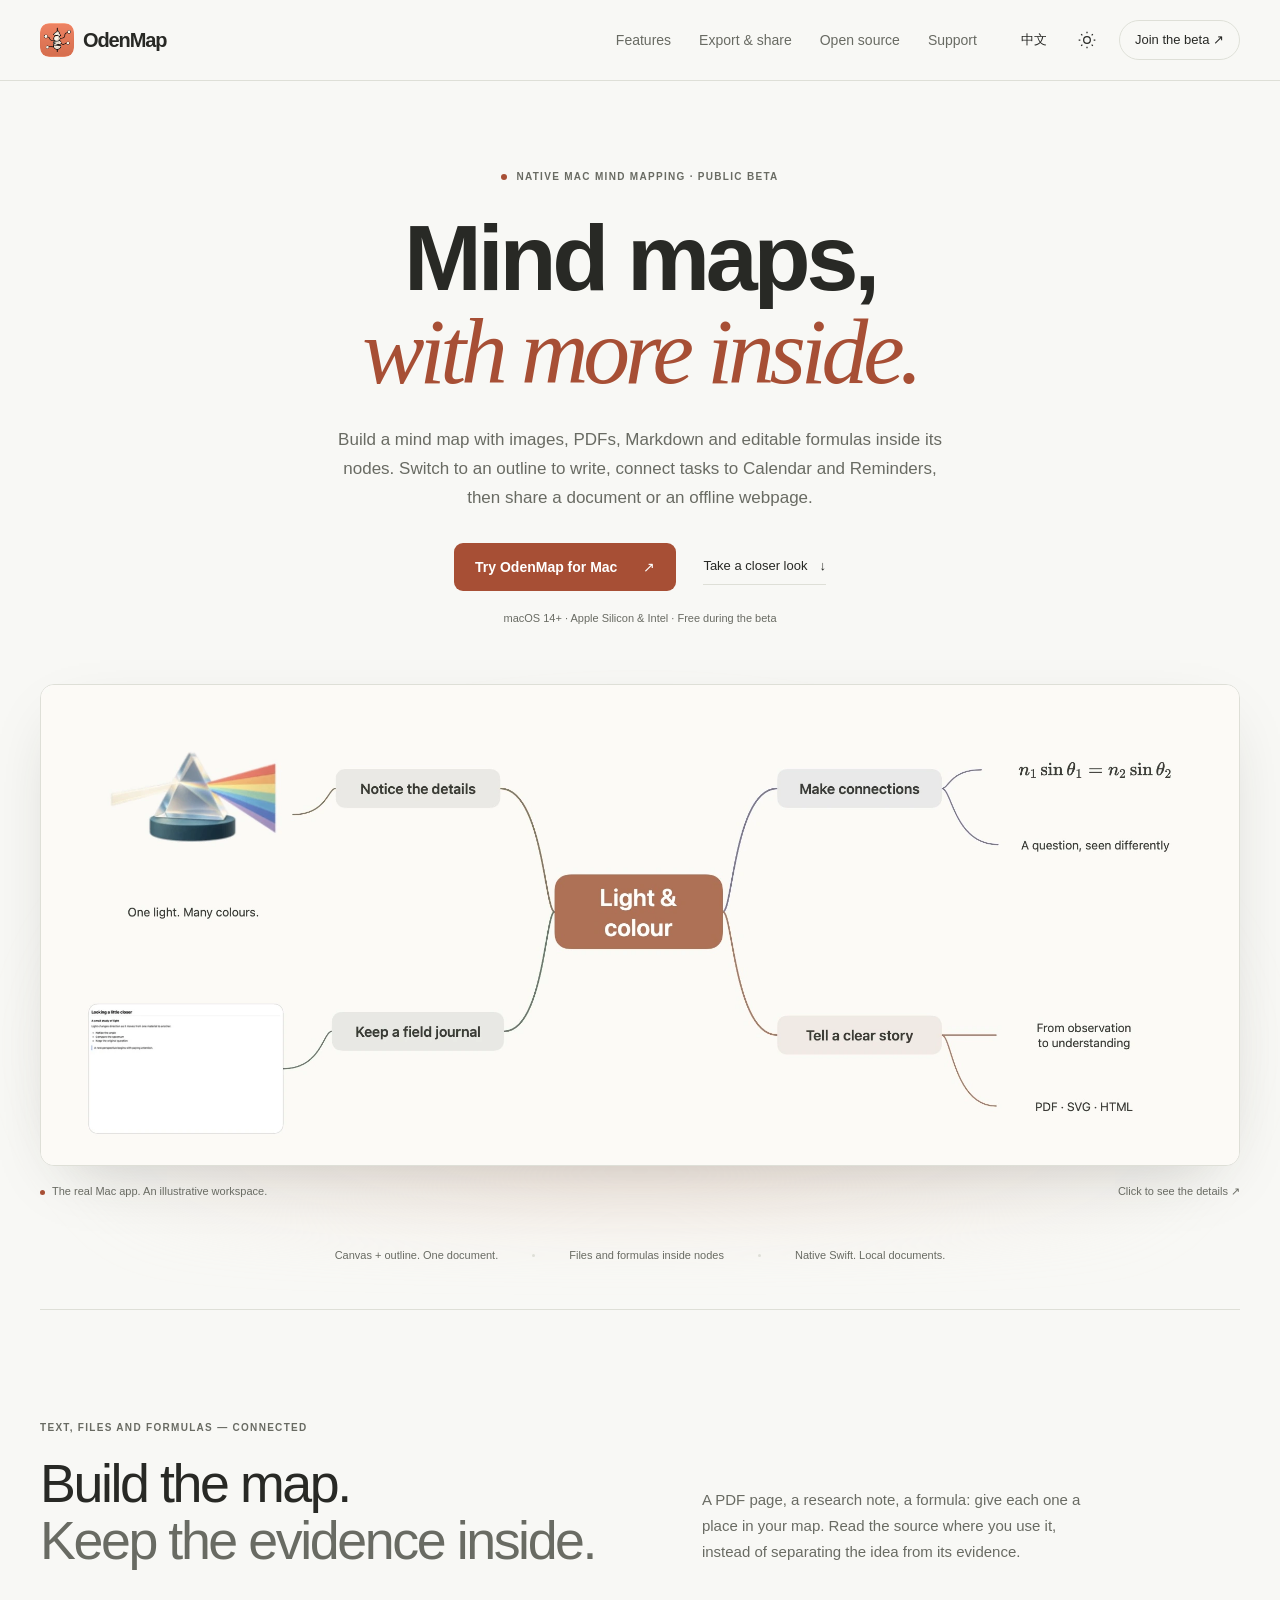
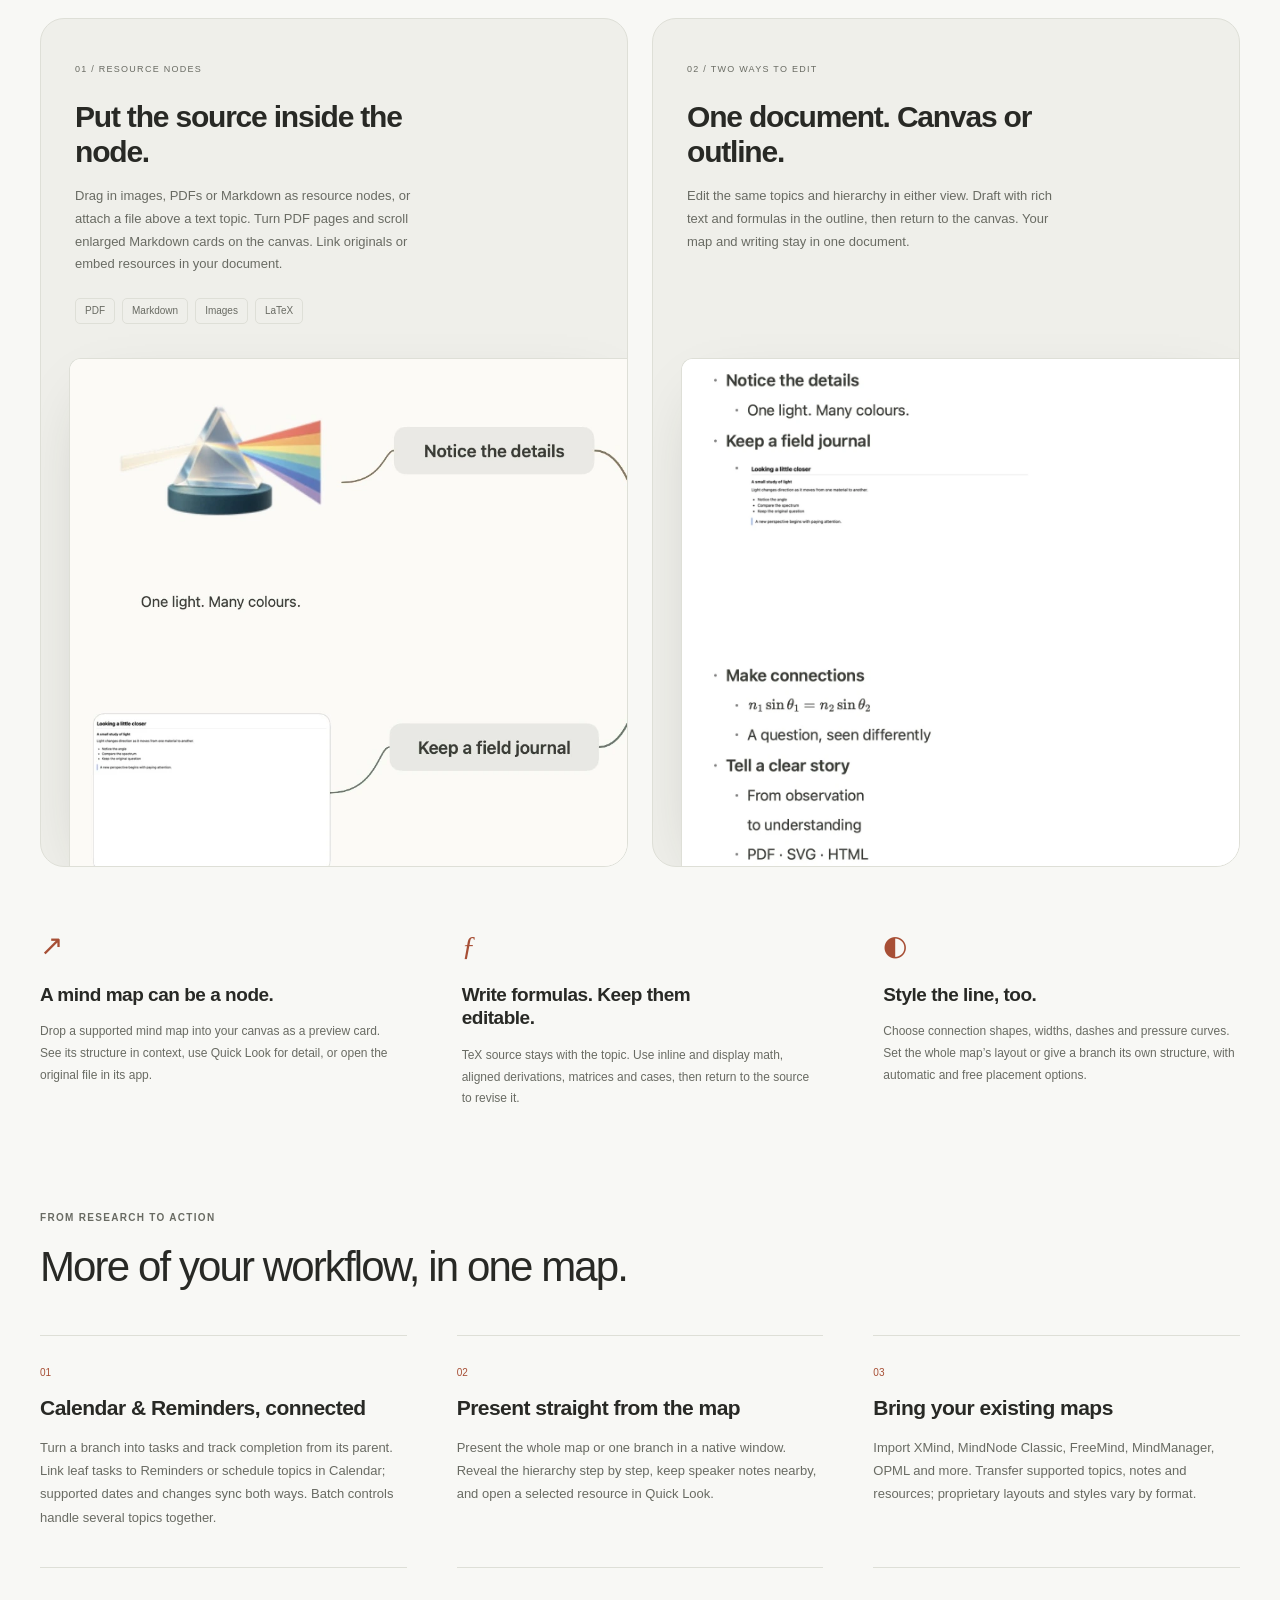
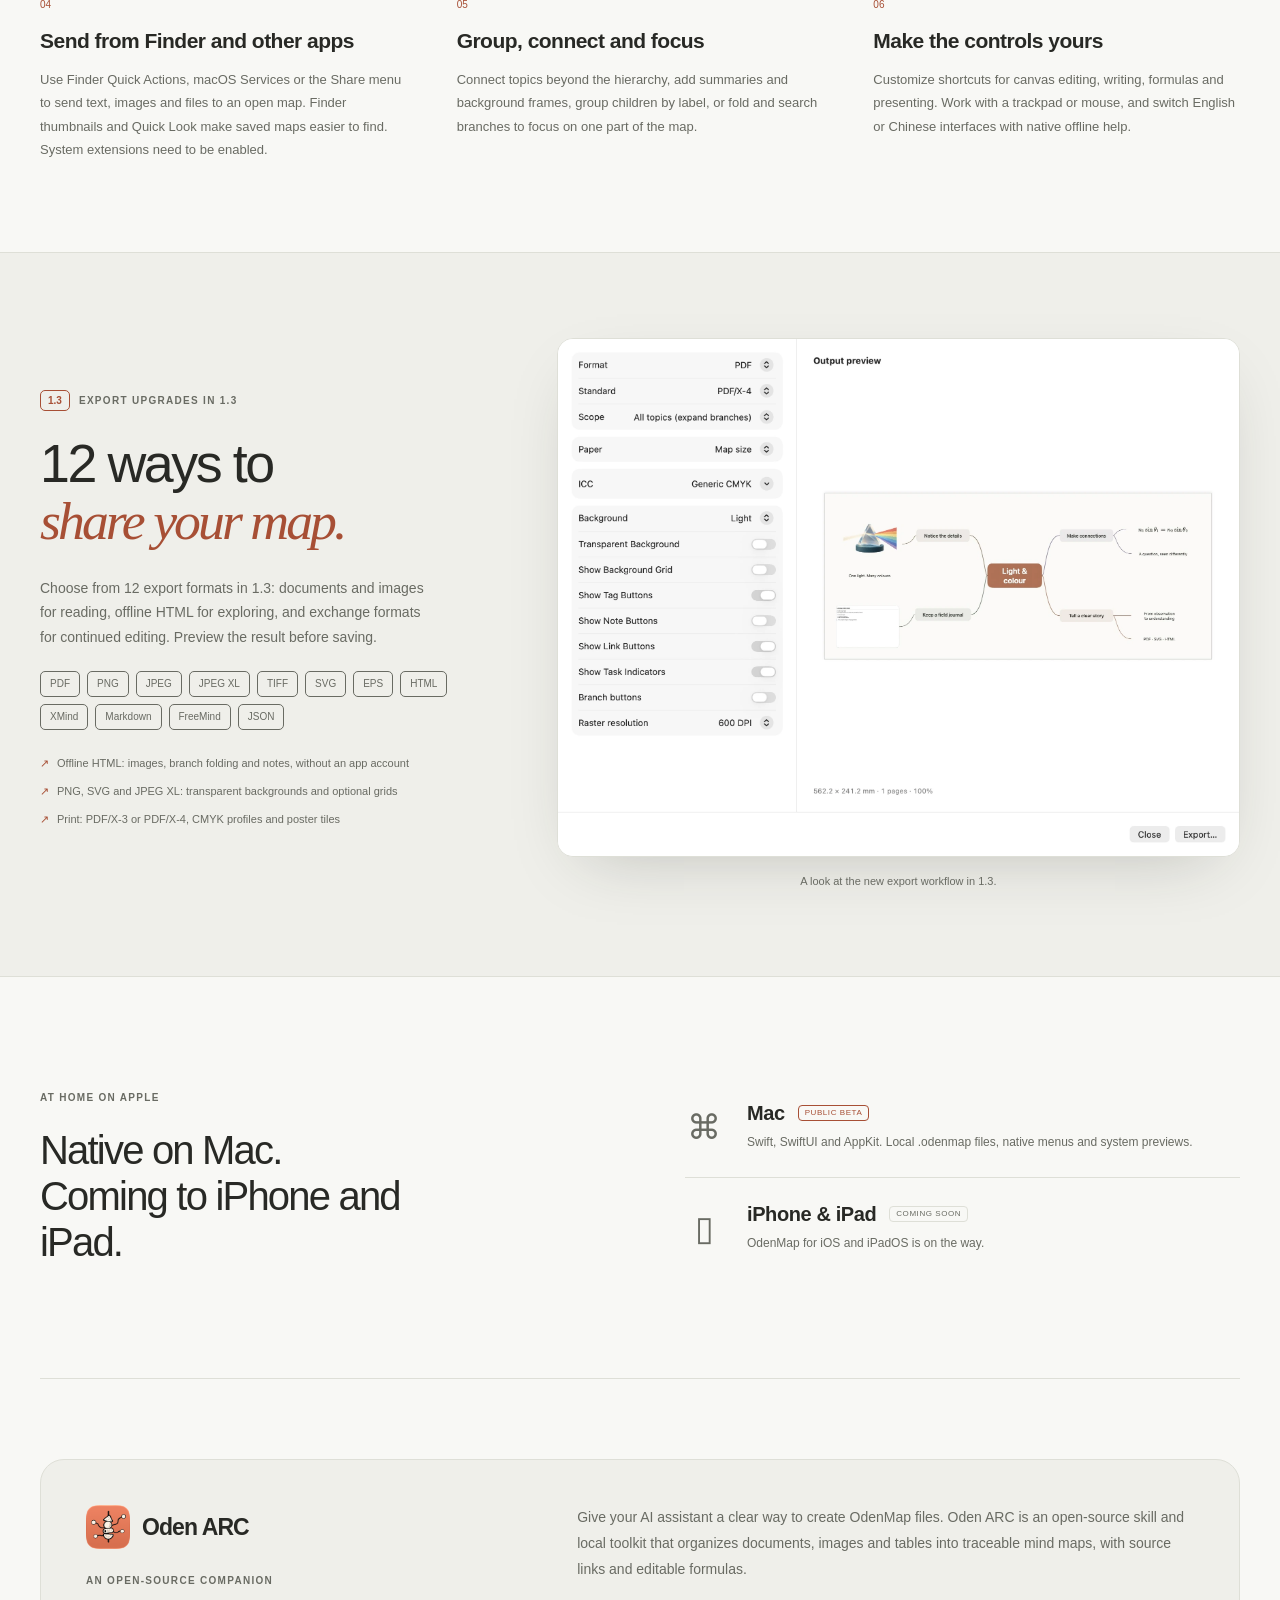
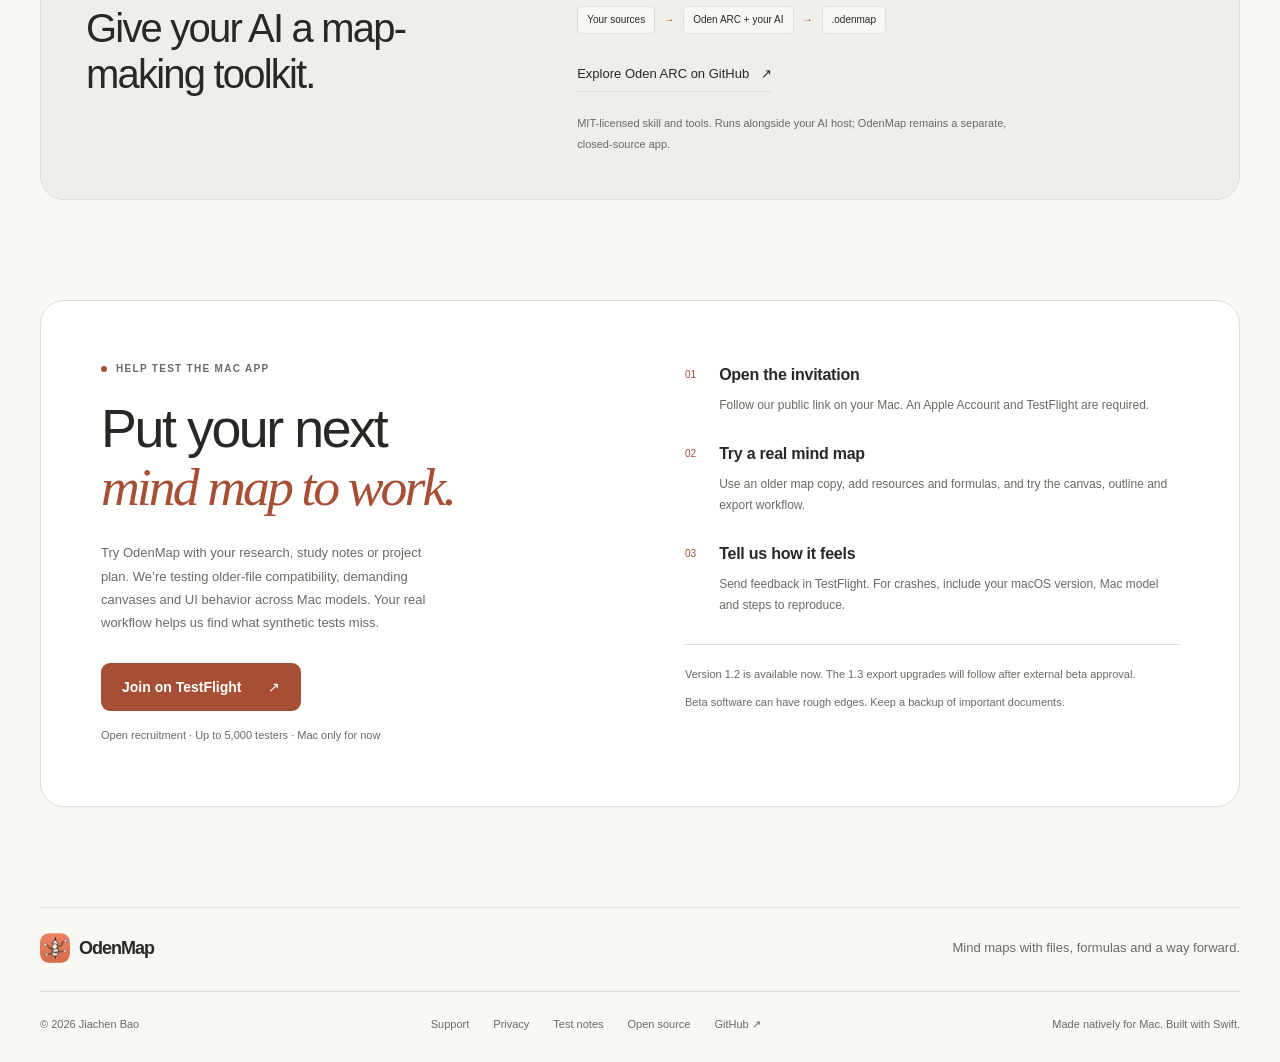
==== commit 23822b96: "Explain OdenMap capabilities and introduce the open-source ARC companion" ====
--- a/index.html
+++ b/index.html
@@ -1,23 +1,25 @@
 <!doctype html>
 <html lang="en" data-lang="en"><head><meta charset="utf-8"><meta name="viewport" content="width=device-width,initial-scale=1">
-<title>OdenMap — Make room for your ideas</title><meta name="description" content="A native Swift app for Mac. Connect ideas, resources and formulas on one thoughtful canvas. Join the public TestFlight beta."><meta name="theme-color" content="#f8f8f5"><meta name="color-scheme" content="light dark"><meta property="og:title" content="OdenMap — Make room for your ideas"><meta property="og:description" content="A native Mac workspace for connected thinking. Join the public TestFlight beta."><meta property="og:image" content="https://baojiachen0214.github.io/oden-website/assets/canvas-light.webp">
+<title>OdenMap — Native mind maps for Mac</title><meta name="description" content="A native Mac mind mapping app with resource nodes, editable formulas, canvas and outline views, and Calendar and Reminders integration. Join the public beta."><meta name="theme-color" content="#f8f8f5"><meta name="color-scheme" content="light dark"><meta property="og:title" content="OdenMap — Native mind maps for Mac"><meta property="og:description" content="A native Mac workspace for connected thinking. Join the public TestFlight beta."><meta property="og:image" content="https://baojiachen0214.github.io/oden-website/assets/canvas-light.webp">
 <link rel="icon" href="assets/icon.png"><link rel="stylesheet" href="styles.css?v=3"><script defer src="site.js?v=3"></script><script>try{let q=new URLSearchParams(location.search).get('lang'),l=q==='zh'||q==='en'?q:localStorage.getItem('oden-lang')||'en',t=localStorage.getItem('oden-theme')||'system';document.documentElement.dataset.lang=l==='zh'?'zh':'en';document.documentElement.lang=l==='zh'?'zh-Hans':'en';document.documentElement.dataset.theme=t;document.documentElement.dataset.scheme=t==='dark'||t==='system'&&matchMedia('(prefers-color-scheme:dark)').matches?'dark':'light'}catch(e){document.documentElement.dataset.lang='en';document.documentElement.dataset.scheme=matchMedia('(prefers-color-scheme:dark)').matches?'dark':'light'}</script></head>
 <body class="landing"><a class="skip-link" href="#main" data-i18n="skip">Skip to content</a>
 <header class="site-header"><div class="header-inner">
 <a class="brand" href="index.html" data-local><img src="assets/icon.png" width="34" height="34" alt=""><span>OdenMap</span></a>
-<nav class="desktop-nav" aria-label="Main navigation"><a href="index.html#features" data-local data-i18n="navFeatures">A closer look</a><a href="index.html#share" data-local data-i18n="navExport">Made to share</a><a href="support.html" data-local data-i18n="support">Support</a></nav>
+<nav class="desktop-nav" aria-label="Main navigation"><a href="index.html#features" data-local data-i18n="navFeatures">Features</a><a href="index.html#share" data-local data-i18n="navExport">Export &amp; share</a><a href="index.html#open-source" data-local data-i18n="openSource">Open source</a><a href="support.html" data-local data-i18n="support">Support</a></nav>
 <div class="header-controls"><button class="language-control" id="language-switch" type="button" aria-label="切换到简体中文">中文</button><details class="appearance"><summary aria-label="Appearance"><svg viewBox="0 0 24 24" fill="none" stroke="currentColor" stroke-width="1.5" aria-hidden="true"><circle cx="12" cy="12" r="4"/><path d="M12 2v2m0 16v2M2 12h2m16 0h2M5 5l1.4 1.4m11.2 11.2L19 19M5 19l1.4-1.4M17.6 6.4L19 5"/></svg></summary><div class="appearance-menu"><span data-i18n="appearance">Appearance</span><button type="button" data-theme-choice="system" data-i18n="system">System</button><button type="button" data-theme-choice="light" data-i18n="light">Light</button><button type="button" data-theme-choice="dark" data-i18n="dark">Dark</button></div></details><a class="nav-join" data-beta href="https://testflight.apple.com/join/yeJwCNAr" data-i18n="navJoin">Join the beta ↗</a></div>
 </div></header><main id="main">
-<section class="hero wrap"><div class="hero-intro"><div class="eyebrow"><span class="status-dot"></span><span data-i18n="heroEyebrow">NATIVE MAC APP · PUBLIC BETA</span></div><h1><span data-i18n="heroA">Good ideas</span><br><em data-i18n="heroB">belong together.</em></h1><p class="hero-lead" data-i18n="heroLead">A thought. A document. A whole new connection. Give everything a place on one thoughtful canvas.</p><div class="hero-actions"><a class="button primary" data-beta href="https://testflight.apple.com/join/yeJwCNAr"><span data-i18n="join">Try OdenMap for Mac</span><span aria-hidden="true">↗</span></a><a class="quiet-link" href="#features"><span data-i18n="takeLook">Take a closer look</span><span aria-hidden="true">↓</span></a></div><p class="availability" data-i18n="macRequirements">macOS 14+ · Apple Silicon & Intel · Free during the beta</p></div>
+<section class="hero wrap"><div class="hero-intro"><div class="eyebrow"><span class="status-dot"></span><span data-i18n="heroEyebrow">NATIVE MAC MIND MAPPING · PUBLIC BETA</span></div><h1><span data-i18n="heroA">Mind maps,</span><br><em data-i18n="heroB">with more inside.</em></h1><p class="hero-lead" data-i18n="heroLead">Build a mind map with images, PDFs, Markdown and editable formulas inside its nodes. Switch to an outline to write, connect tasks to Calendar and Reminders, then share a document or an offline webpage.</p><div class="hero-actions"><a class="button primary" data-beta href="https://testflight.apple.com/join/yeJwCNAr"><span data-i18n="join">Try OdenMap for Mac</span><span aria-hidden="true">↗</span></a><a class="quiet-link" href="#features"><span data-i18n="takeLook">Take a closer look</span><span aria-hidden="true">↓</span></a></div><p class="availability" data-i18n="macRequirements">macOS 14+ · Apple Silicon & Intel · Free during the beta</p></div>
 <div class="hero-showcase"><div class="hero-glow" aria-hidden="true"></div><button type="button" class="shot-button hero-shot" data-zoom aria-label="View full screenshot"><img class="product-shot" src="assets/canvas-light.webp" data-shot="canvas" alt="OdenMap 1.3 on Mac, showing a connected research workspace with notes, an image and a formula" loading="eager" fetchpriority="high" decoding="async" width="2305" height="925"></button><div class="shot-caption"><span><span class="caption-dot"></span><span data-i18n="actualApp">The real Mac app. An illustrative workspace.</span></span><span data-i18n="enlarge">Click to see the details ↗</span></div></div>
 </section>
-<div class="principles wrap"><span data-i18n="nativeMac">Feels right at home on Mac</span><i></i><span data-i18n="localFiles">Your ideas, in your files</span><i></i><span data-i18n="swiftBuilt">Built with Swift & SwiftUI</span></div>
-<section class="features wrap" id="features"><div class="section-heading"><p class="eyebrow" data-i18n="featureEyebrow">A LITTLE MORE THAN A MIND MAP</p><h2><span data-i18n="featureA">See the thought.</span><br><span class="muted" data-i18n="featureB">Keep the context.</span></h2><p class="section-lead" data-i18n="featureLead">Words are a beginning. Bring in the things that help an idea make sense, then connect them your way.</p></div>
-<div class="feature-grid"><article class="feature-card resources-card"><div class="card-copy"><span class="feature-index">01 / <span data-i18n="resourcesLabel">IN CONTEXT</span></span><h3 data-i18n="resourcesTitle">Keep the source beside the spark.</h3><p data-i18n="resourcesBody">Images, PDFs, Markdown and more can live alongside your topics. Your research stays part of the conversation.</p><div class="format-tags"><span>PDF</span><span>Markdown</span><span data-i18n="imagesTag">Images</span><span>LaTeX</span></div></div><button type="button" class="shot-button " data-zoom aria-label="View full screenshot"><img class="product-shot" src="assets/resources-light.webp" data-shot="resources" alt="Image and Markdown resource nodes in the current OdenMap Mac canvas" loading="lazy" decoding="async" width="950" height="800"></button></article>
-<article class="feature-card writing-card"><div class="card-copy"><span class="feature-index">02 / <span data-i18n="writingLabel">ANOTHER PERSPECTIVE</span></span><h3 data-i18n="writingTitle">Same ideas. A different view.</h3><p data-i18n="writingBody">Move from the canvas to a structured writing view. Follow a thread, find the right words, then return to the big picture.</p></div><button type="button" class="shot-button " data-zoom aria-label="View full screenshot"><img class="product-shot" src="assets/writing-light.webp" data-shot="writing" alt="OdenMap structured writing view with topics and notes" loading="lazy" decoding="async" width="1250" height="1200"></button></article></div>
-<div class="details-grid"><article><span class="detail-icon" aria-hidden="true">↗</span><h3 data-i18n="connectTitle">Make a meaningful connection.</h3><p data-i18n="connectBody">Go beyond the hierarchy with connections, summaries and boundaries. Let the structure follow the idea.</p></article><article><span class="detail-icon equation-icon" aria-hidden="true">ƒ</span><h3 data-i18n="mathTitle">A place for the precise things.</h3><p data-i18n="mathBody">Write with rich text, Markdown and LaTeX formulas. Keep an explanation and its equation in the same train of thought.</p></article><article><span class="detail-icon" aria-hidden="true">◐</span><h3 data-i18n="styleTitle">Quietly, unmistakably yours.</h3><p data-i18n="styleBody">Choose a considered template or refine the details. Light and dark appearances keep your workspace comfortable.</p></article></div>
+<div class="principles wrap"><span data-i18n="nativeMac">Canvas + outline. One document.</span><i></i><span data-i18n="localFiles">Files and formulas inside nodes</span><i></i><span data-i18n="swiftBuilt">Native Swift. Local documents.</span></div>
+<section class="features wrap" id="features"><div class="section-heading"><p class="eyebrow" data-i18n="featureEyebrow">TEXT, FILES AND FORMULAS — CONNECTED</p><h2><span data-i18n="featureA">Build the map.</span><br><span class="muted" data-i18n="featureB">Keep the evidence inside.</span></h2><p class="section-lead" data-i18n="featureLead">A PDF page, a research note, a formula: give each one a place in your map. Read the source where you use it, instead of separating the idea from its evidence.</p></div>
+<div class="feature-grid"><article class="feature-card resources-card"><div class="card-copy"><span class="feature-index">01 / <span data-i18n="resourcesLabel">RESOURCE NODES</span></span><h3 data-i18n="resourcesTitle">Put the source inside the node.</h3><p data-i18n="resourcesBody">Drag in images, PDFs or Markdown as resource nodes, or attach a file above a text topic. Turn PDF pages and scroll enlarged Markdown cards on the canvas. Link originals or embed resources in your document.</p><div class="format-tags"><span>PDF</span><span>Markdown</span><span data-i18n="imagesTag">Images</span><span>LaTeX</span></div></div><button type="button" class="shot-button " data-zoom aria-label="View full screenshot"><img class="product-shot" src="assets/resources-light.webp" data-shot="resources" alt="Image and Markdown resource nodes in the current OdenMap Mac canvas" loading="lazy" decoding="async" width="950" height="800"></button></article>
+<article class="feature-card writing-card"><div class="card-copy"><span class="feature-index">02 / <span data-i18n="writingLabel">TWO WAYS TO EDIT</span></span><h3 data-i18n="writingTitle">One document. Canvas or outline.</h3><p data-i18n="writingBody">Edit the same topics and hierarchy in either view. Draft with rich text and formulas in the outline, then return to the canvas. Your map and writing stay in one document.</p></div><button type="button" class="shot-button " data-zoom aria-label="View full screenshot"><img class="product-shot" src="assets/writing-light.webp" data-shot="writing" alt="OdenMap structured writing view with topics and notes" loading="lazy" decoding="async" width="1250" height="1200"></button></article></div>
+<div class="details-grid"><article><span class="detail-icon" aria-hidden="true">↗</span><h3 data-i18n="connectTitle">A mind map can be a node.</h3><p data-i18n="connectBody">Drop a supported mind map into your canvas as a preview card. See its structure in context, use Quick Look for detail, or open the original file in its app.</p></article><article><span class="detail-icon equation-icon" aria-hidden="true">ƒ</span><h3 data-i18n="mathTitle">Write formulas. Keep them editable.</h3><p data-i18n="mathBody">TeX source stays with the topic. Use inline and display math, aligned derivations, matrices and cases, then return to the source to revise it.</p></article><article><span class="detail-icon" aria-hidden="true">◐</span><h3 data-i18n="styleTitle">Style the line, too.</h3><p data-i18n="styleBody">Choose connection shapes, widths, dashes and pressure curves. Set the whole map’s layout or give a branch its own structure, with automatic and free placement options.</p></article></div>
 </section>
-<section class="export-section" id="share"><div class="export-inner wrap"><div class="export-copy"><p class="eyebrow"><span class="new-label">1.3</span><span data-i18n="exportEyebrow">WHAT'S NEXT IN THE BETA</span></p><h2><span data-i18n="exportA">Made to think.</span><br><em data-i18n="exportB">Ready to share.</em></h2><p class="section-lead" data-i18n="exportBody">An idea should travel well. Share a crisp document, a detailed image, or an interactive webpage that opens offline.</p><div class="format-tags export-tags"><span>PDF</span><span>SVG</span><span>PNG</span><span>JPEG XL</span><span>HTML</span></div><ul class="quiet-list"><li data-i18n="exportPoint1">Offline HTML with images, folding and notes</li><li data-i18n="exportPoint2">Transparent backgrounds and an optional grid</li><li data-i18n="exportPoint3">Native previews, from the whole page to the fine print</li></ul></div><div class="export-visual"><button type="button" class="shot-button " data-zoom aria-label="View full screenshot"><img class="product-shot" src="assets/export-light.webp" data-shot="export" alt="OdenMap 1.3 native export window with a paper preview and export options" loading="lazy" decoding="async" width="2000" height="1519"></button><p class="small-caption" data-i18n="exportCaption">A look at the new export workflow in 1.3.</p></div></div></section>
-<section class="platforms wrap"><div><p class="eyebrow" data-i18n="appleEyebrow">AT HOME ON APPLE</p><h2 data-i18n="platformTitle">Mac, first. More room, soon.</h2></div><div class="platform-list"><div><span class="platform-mark" aria-hidden="true">⌘</span><div><h3>Mac <span class="small-badge" data-i18n="availableBeta">PUBLIC BETA</span></h3><p data-i18n="macPlatform">Native, built with Swift. Ready for your next idea.</p></div></div><div><span class="platform-mark" aria-hidden="true">▯</span><div><h3>iPhone & iPad <span class="small-badge muted-badge" data-i18n="comingSoon">COMING SOON</span></h3><p data-i18n="mobilePlatform">OdenMap for iOS and iPadOS is on the way.</p></div></div></div></section>
-<section class="beta-section wrap" id="beta"><div class="beta-card"><div class="beta-copy"><p class="eyebrow"><span class="status-dot"></span><span data-i18n="betaEyebrow">LET'S MAKE SOMETHING BETTER</span></p><h2><span data-i18n="betaA">Your next idea</span><br><em data-i18n="betaB">starts here.</em></h2><p data-i18n="betaBody">Help shape OdenMap. Join the open Mac beta, try it in your own workflow, and tell us what could feel better.</p><a class="button primary" data-beta href="https://testflight.apple.com/join/yeJwCNAr"><span data-i18n="betaJoin">Join on TestFlight</span><span aria-hidden="true">↗</span></a><p class="beta-limit" data-i18n="betaLimit">Open recruitment · Up to 5,000 testers · Mac only for now</p></div><div class="beta-steps"><div><span>01</span><div><h3 data-i18n="step1Title">Open the invitation</h3><p data-i18n="step1Body">Follow our public link on your Mac. An Apple Account and TestFlight are required.</p></div></div><div><span>02</span><div><h3 data-i18n="step2Title">Bring an idea of your own</h3><p data-i18n="step2Body">Explore the canvas, collect resources and try your usual Mac workflow.</p></div></div><div><span>03</span><div><h3 data-i18n="step3Title">Tell us how it feels</h3><p data-i18n="step3Body">Send feedback in TestFlight. For crashes, include your macOS version, Mac model and steps to reproduce.</p></div></div><p class="beta-version" data-i18n="betaVersion">Version 1.2 is available now. New approved builds arrive through TestFlight.</p><p class="beta-small" data-i18n="betaNote">Beta software can have rough edges. Keep a backup of important documents.</p></div></div></section>
-</main><dialog class="image-dialog" aria-label="Screenshot"><button type="button" class="dialog-close" aria-label="Close screenshot">×</button><img alt="" src="assets/canvas-light.webp"></dialog><footer class="site-footer wrap"><div class="footer-main"><a class="brand" href="index.html" data-local><img src="assets/icon.png" width="30" height="30" alt=""><span>OdenMap</span></a><p data-i18n="footerLine">A little room for your next good idea.</p></div><div class="footer-bottom"><span>© 2026 Jiachen Bao</span><nav aria-label="Footer"><a href="support.html" data-local data-i18n="support">Support</a><a href="privacy.html" data-local data-i18n="privacy">Privacy</a><a href="performance.html" data-local data-i18n="testNotes">Test notes</a><a href="https://github.com/baojiachen0214/oden-website/issues" rel="noopener">GitHub ↗</a></nav><span class="footer-native" data-i18n="footerNative">Made natively for Mac. Built with Swift.</span></div></footer></body></html>+<section class="capabilities wrap"><p class="eyebrow" data-i18n="capEyebrow">FROM RESEARCH TO ACTION</p><h2 data-i18n="capTitle">More of your workflow, in one map.</h2><div class="capability-grid"><article><span class="cap-index">01</span><h3 data-i18n="capTasksTitle">Calendar &amp; Reminders, connected</h3><p data-i18n="capTasksBody">Turn a branch into tasks and track completion from its parent. Link leaf tasks to Reminders or schedule topics in Calendar; supported dates and changes sync both ways. Batch controls handle several topics together.</p></article><article><span class="cap-index">02</span><h3 data-i18n="capPresentTitle">Present straight from the map</h3><p data-i18n="capPresentBody">Present the whole map or one branch in a native window. Reveal the hierarchy step by step, keep speaker notes nearby, and open a selected resource in Quick Look.</p></article><article><span class="cap-index">03</span><h3 data-i18n="capImportTitle">Bring your existing maps</h3><p data-i18n="capImportBody">Import XMind, MindNode Classic, FreeMind, MindManager, OPML and more. Transfer supported topics, notes and resources; proprietary layouts and styles vary by format.</p></article><article><span class="cap-index">04</span><h3 data-i18n="capShareTitle">Send from Finder and other apps</h3><p data-i18n="capShareBody">Use Finder Quick Actions, macOS Services or the Share menu to send text, images and files to an open map. Finder thumbnails and Quick Look make saved maps easier to find. System extensions need to be enabled.</p></article><article><span class="cap-index">05</span><h3 data-i18n="capOrganizeTitle">Group, connect and focus</h3><p data-i18n="capOrganizeBody">Connect topics beyond the hierarchy, add summaries and background frames, group children by label, or fold and search branches to focus on one part of the map.</p></article><article><span class="cap-index">06</span><h3 data-i18n="capControlTitle">Make the controls yours</h3><p data-i18n="capControlBody">Customize shortcuts for canvas editing, writing, formulas and presenting. Work with a trackpad or mouse, and switch English or Chinese interfaces with native offline help.</p></article></div></section>
+<section class="export-section" id="share"><div class="export-inner wrap"><div class="export-copy"><p class="eyebrow"><span class="new-label">1.3</span><span data-i18n="exportEyebrow">EXPORT UPGRADES IN 1.3</span></p><h2><span data-i18n="exportA">12 ways to</span><br><em data-i18n="exportB">share your map.</em></h2><p class="section-lead" data-i18n="exportBody">Choose from 12 export formats in 1.3: documents and images for reading, offline HTML for exploring, and exchange formats for continued editing. Preview the result before saving.</p><div class="format-tags export-tags"><span>PDF</span><span>PNG</span><span>JPEG</span><span>JPEG XL</span><span>TIFF</span><span>SVG</span><span>EPS</span><span>HTML</span><span>XMind</span><span>Markdown</span><span>FreeMind</span><span>JSON</span></div><ul class="quiet-list"><li data-i18n="exportPoint1">Offline HTML: images, branch folding and notes, without an app account</li><li data-i18n="exportPoint2">PNG, SVG and JPEG XL: transparent backgrounds and optional grids</li><li data-i18n="exportPoint3">Print: PDF/X-3 or PDF/X-4, CMYK profiles and poster tiles</li></ul></div><div class="export-visual"><button type="button" class="shot-button " data-zoom aria-label="View full screenshot"><img class="product-shot" src="assets/export-light.webp" data-shot="export" alt="OdenMap 1.3 native export window with a paper preview and export options" loading="lazy" decoding="async" width="2000" height="1519"></button><p class="small-caption" data-i18n="exportCaption">A look at the new export workflow in 1.3.</p></div></div></section>
+<section class="platforms wrap"><div><p class="eyebrow" data-i18n="appleEyebrow">AT HOME ON APPLE</p><h2 data-i18n="platformTitle">Native on Mac. Coming to iPhone and iPad.</h2></div><div class="platform-list"><div><span class="platform-mark" aria-hidden="true">⌘</span><div><h3>Mac <span class="small-badge" data-i18n="availableBeta">PUBLIC BETA</span></h3><p data-i18n="macPlatform">Swift, SwiftUI and AppKit. Local .odenmap files, native menus and system previews.</p></div></div><div><span class="platform-mark" aria-hidden="true">▯</span><div><h3>iPhone & iPad <span class="small-badge muted-badge" data-i18n="comingSoon">COMING SOON</span></h3><p data-i18n="mobilePlatform">OdenMap for iOS and iPadOS is on the way.</p></div></div></div></section>
+<section class="arc-section wrap" id="open-source"><div class="arc-card"><div class="arc-heading"><div class="arc-identity"><img src="assets/icon.png" alt="" width="44" height="44"><span>Oden ARC</span></div><p class="eyebrow" data-i18n="arcEyebrow">AN OPEN-SOURCE COMPANION</p><h2 data-i18n="arcTitle">Give your AI a map-making toolkit.</h2></div><div class="arc-copy"><p data-i18n="arcBody">Give your AI assistant a clear way to create OdenMap files. Oden ARC is an open-source skill and local toolkit that organizes documents, images and tables into traceable mind maps, with source links and editable formulas.</p><div class="arc-flow" aria-hidden="true"><span data-i18n="arcSources">Your sources</span><i>→</i><span data-i18n="arcHost">Oden ARC + your AI</span><i>→</i><span>.odenmap</span></div><a class="quiet-link" href="https://github.com/baojiachen0214/oden-arc"><span data-i18n="arcLink">Explore Oden ARC on GitHub</span><span aria-hidden="true">↗</span></a><p class="arc-scope" data-i18n="arcScope">MIT-licensed skill and tools. Runs alongside your AI host; OdenMap remains a separate, closed-source app.</p></div></div></section>
+<section class="beta-section wrap" id="beta"><div class="beta-card"><div class="beta-copy"><p class="eyebrow"><span class="status-dot"></span><span data-i18n="betaEyebrow">HELP TEST THE MAC APP</span></p><h2><span data-i18n="betaA">Put your next</span><br><em data-i18n="betaB">mind map to work.</em></h2><p data-i18n="betaBody">Try OdenMap with your research, study notes or project plan. We’re testing older-file compatibility, demanding canvases and UI behavior across Mac models. Your real workflow helps us find what synthetic tests miss.</p><a class="button primary" data-beta href="https://testflight.apple.com/join/yeJwCNAr"><span data-i18n="betaJoin">Join on TestFlight</span><span aria-hidden="true">↗</span></a><p class="beta-limit" data-i18n="betaLimit">Open recruitment · Up to 5,000 testers · Mac only for now</p></div><div class="beta-steps"><div><span>01</span><div><h3 data-i18n="step1Title">Open the invitation</h3><p data-i18n="step1Body">Follow our public link on your Mac. An Apple Account and TestFlight are required.</p></div></div><div><span>02</span><div><h3 data-i18n="step2Title">Try a real mind map</h3><p data-i18n="step2Body">Use an older map copy, add resources and formulas, and try the canvas, outline and export workflow.</p></div></div><div><span>03</span><div><h3 data-i18n="step3Title">Tell us how it feels</h3><p data-i18n="step3Body">Send feedback in TestFlight. For crashes, include your macOS version, Mac model and steps to reproduce.</p></div></div><p class="beta-version" data-i18n="betaVersion">Version 1.2 is available now. The 1.3 export upgrades will follow after external beta approval.</p><p class="beta-small" data-i18n="betaNote">Beta software can have rough edges. Keep a backup of important documents.</p></div></div></section>
+</main><dialog class="image-dialog" aria-label="Screenshot"><button type="button" class="dialog-close" aria-label="Close screenshot">×</button><img alt="" src="assets/canvas-light.webp"></dialog><footer class="site-footer wrap"><div class="footer-main"><a class="brand" href="index.html" data-local><img src="assets/icon.png" width="30" height="30" alt=""><span>OdenMap</span></a><p data-i18n="footerLine">Mind maps with files, formulas and a way forward.</p></div><div class="footer-bottom"><span>© 2026 Jiachen Bao</span><nav aria-label="Footer"><a href="support.html" data-local data-i18n="support">Support</a><a href="privacy.html" data-local data-i18n="privacy">Privacy</a><a href="performance.html" data-local data-i18n="testNotes">Test notes</a><a href="https://github.com/baojiachen0214/oden-arc" data-i18n="openSource">Open source</a><a href="https://github.com/baojiachen0214/oden-website/issues" rel="noopener">GitHub ↗</a></nav><span class="footer-native" data-i18n="footerNative">Made natively for Mac. Built with Swift.</span></div></footer></body></html>
--- a/styles.css
+++ b/styles.css
@@ -21,3 +21,10 @@
 @media(max-width:620px){.feature-card{display:flex}.feature-card .shot-button{width:calc(100% - 22px);margin-left:22px}.feature-card .product-shot{aspect-ratio:1.1;object-position:center}.feature-card h3{font-size:30px}.details-grid{grid-template-columns:1fr;gap:0}.details-grid article{border-top:1px solid var(--line);padding-top:27px;margin-top:27px}.details-grid h3{font-size:20px;max-width:none}.details-grid p{font-size:13px;max-width:440px}.detail-icon{margin-bottom:17px}}
 .availability,.shot-caption,.small-caption,.beta-copy>.beta-limit,.beta-steps>.beta-small,.footer-bottom{font-size:11px!important}
 @media(max-width:520px){.availability{max-width:290px}.shot-caption{font-size:10px!important}.beta-copy>.beta-limit{font-size:10px!important}.footer-bottom{font-size:10px!important}.footer-main p{font-size:11px}}
+.arc-section{padding-top:80px;scroll-margin-top:40px}.arc-card{display:grid;grid-template-columns:.8fr 1.2fr;gap:80px;border:1px solid var(--line);border-radius:var(--radius);padding:45px;background:var(--surface-soft)}.arc-identity{display:flex;align-items:center;gap:12px;font-size:23px;font-weight:600;letter-spacing:-.04em;margin-bottom:24px}.arc-identity img{border-radius:10px}.arc-heading h2{font-size:40px;max-width:330px;margin-top:17px;line-height:1.15}.arc-copy>p{font-size:14px;line-height:1.85;color:var(--muted)}.arc-flow{display:flex;flex-wrap:wrap;align-items:center;gap:9px;margin:23px 0;font-size:10px}.arc-flow span{border:1px solid var(--line);padding:5px 9px;border-radius:5px;background:var(--bg)}.arc-flow i{color:var(--accent);font-style:normal}.arc-copy .arc-scope{font-size:11px;margin-top:21px;max-width:440px}
+@media(max-width:900px){.arc-card{gap:35px;padding:35px}.arc-heading h2{font-size:34px}.desktop-nav{gap:19px}}
+@media(max-width:620px){.arc-section{padding-top:55px}.arc-card{grid-template-columns:1fr;padding:28px;gap:25px;border-radius:20px}.arc-heading h2{font-size:34px}.arc-copy>p{font-size:13px}.arc-copy .arc-scope{font-size:11px}.arc-flow{gap:6px;font-size:9px}.arc-flow span{padding-inline:6px}}
+.hero-lead{max-width:610px}.capabilities{padding-bottom:90px}.capabilities>h2{font-size:42px;margin-top:20px;max-width:700px}.capability-grid{display:grid;grid-template-columns:repeat(3,minmax(0,1fr));gap:38px 50px;margin-top:45px}.capability-grid article{border-top:1px solid var(--line);padding-top:22px}.cap-index{font-size:10px;color:var(--accent);font-variant-numeric:tabular-nums}.capability-grid h3{font-size:21px;letter-spacing:-.025em;line-height:1.25;margin-top:12px}.capability-grid p{font-size:13px;line-height:1.8;margin-top:14px;color:var(--muted)}html[data-lang=zh] .hero h1{font-size:clamp(46px,6.5vw,88px)}
+@media(max-width:960px){.desktop-nav{display:none}.header-controls{margin-left:auto}.capability-grid{gap:30px}.capabilities>h2{font-size:38px}}
+@media(max-width:760px){.capability-grid{grid-template-columns:repeat(2,minmax(0,1fr))}.capabilities{padding-bottom:65px}.hero-lead{max-width:500px}html[data-lang=zh] .hero h1{font-size:clamp(46px,8vw,64px)}}
+@media(max-width:520px){.capability-grid{grid-template-columns:1fr;gap:27px;margin-top:30px}.capabilities>h2{font-size:32px}.capability-grid h3{font-size:21px}.hero-lead{max-width:330px}html[data-lang=zh] .hero h1{font-size:clamp(36px,9.7vw,49px)}.export-tags{max-width:380px}}
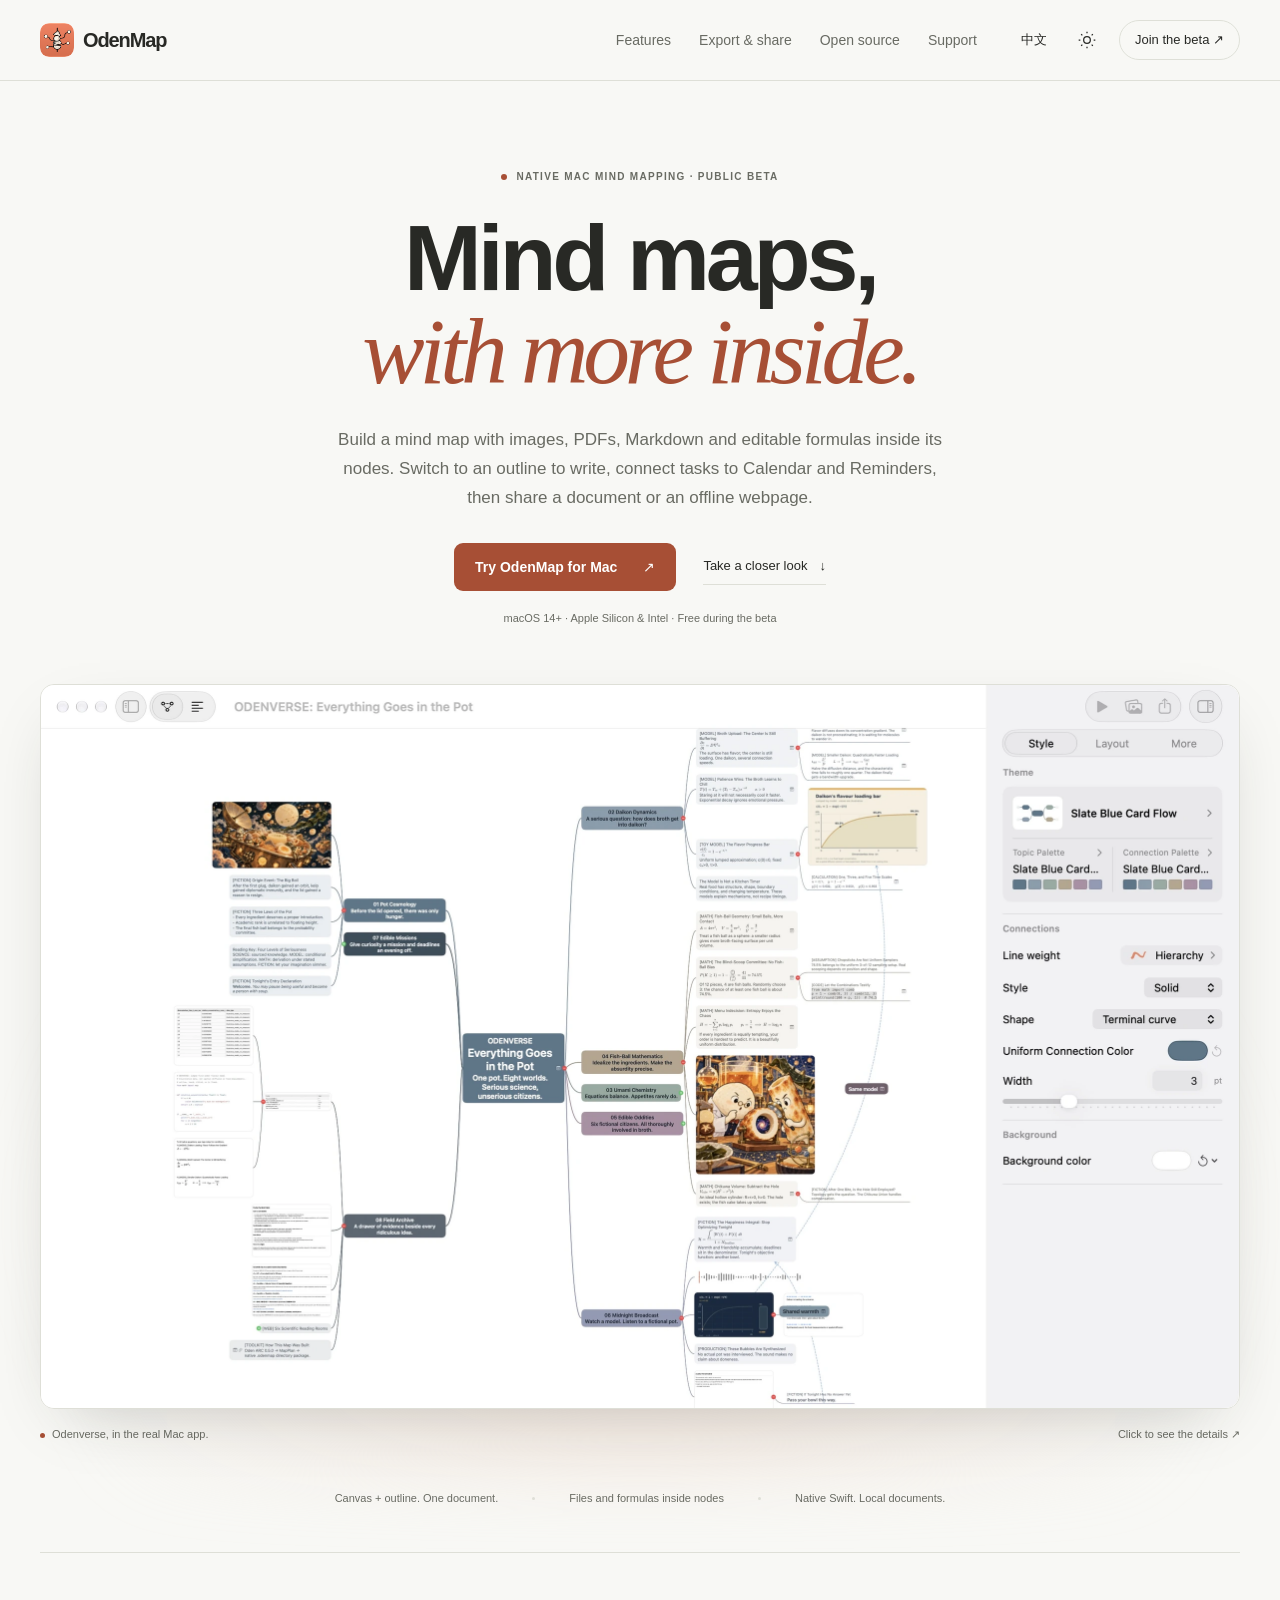
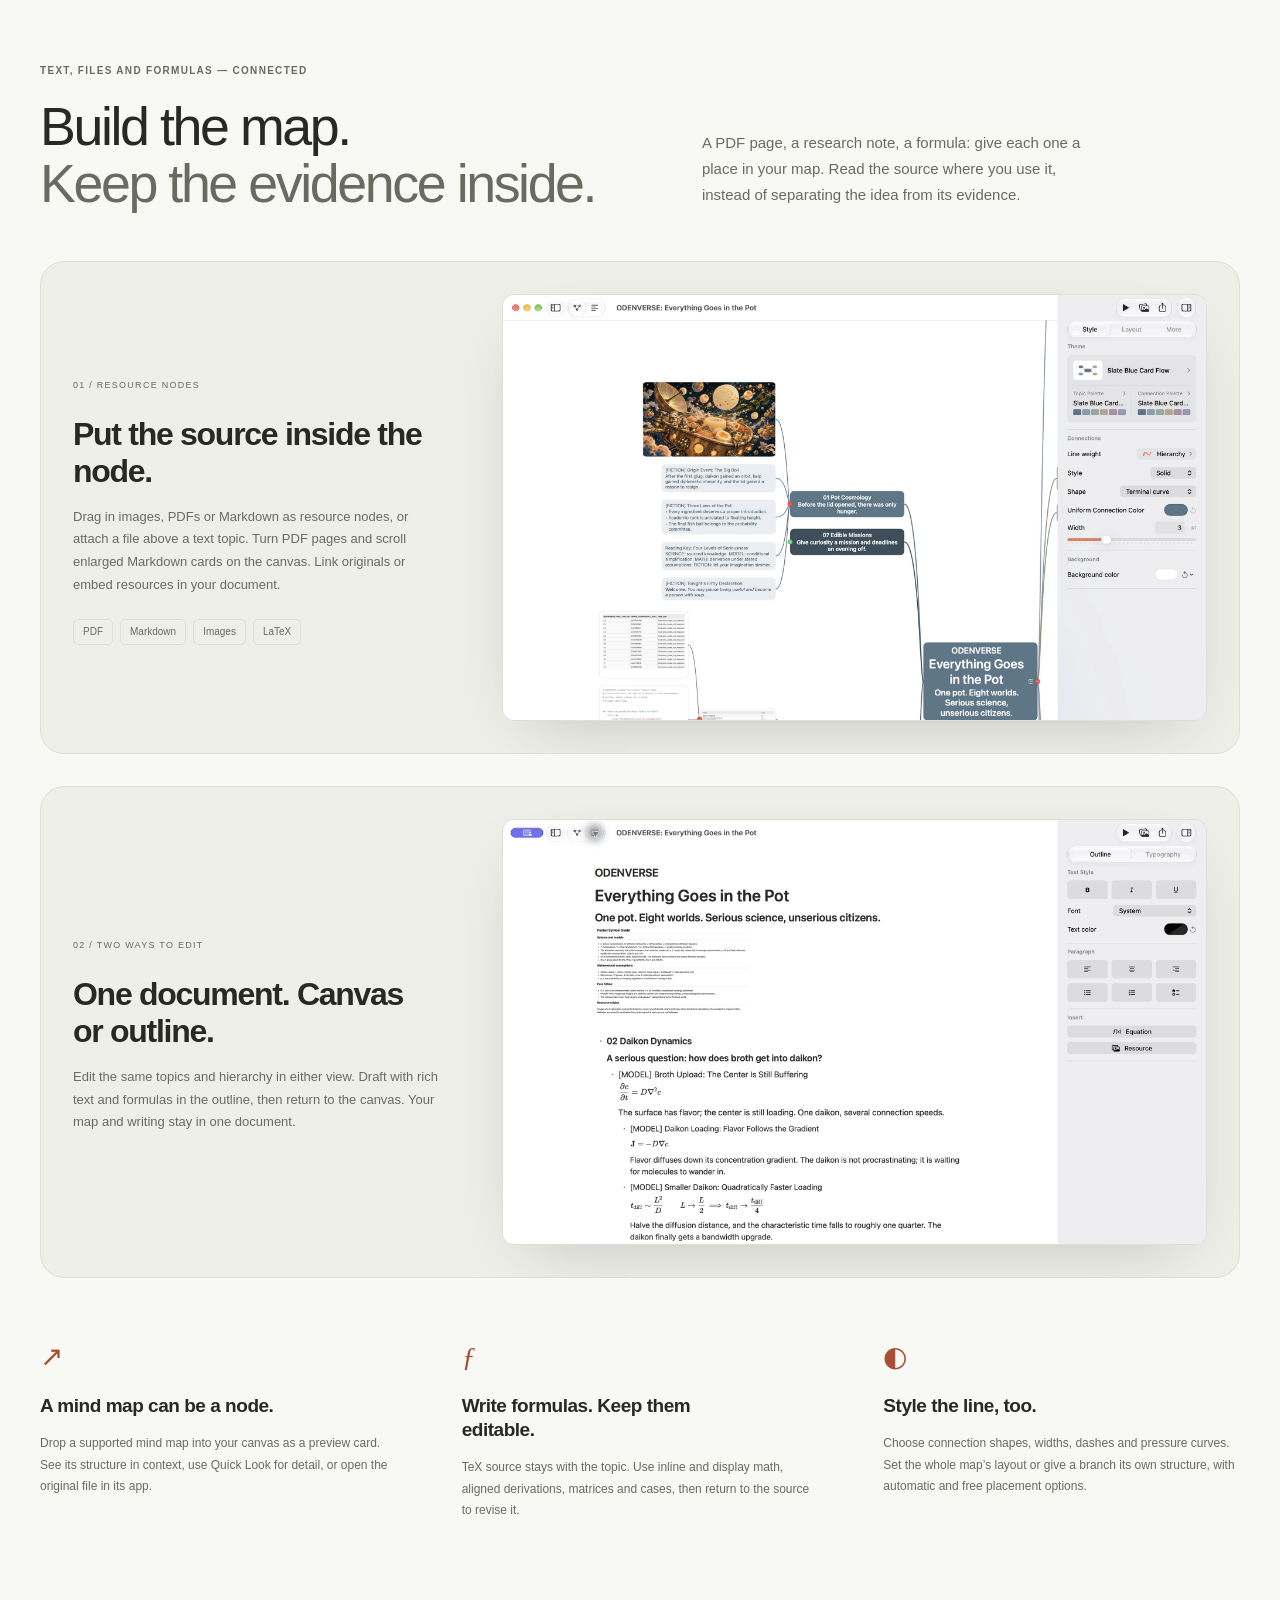
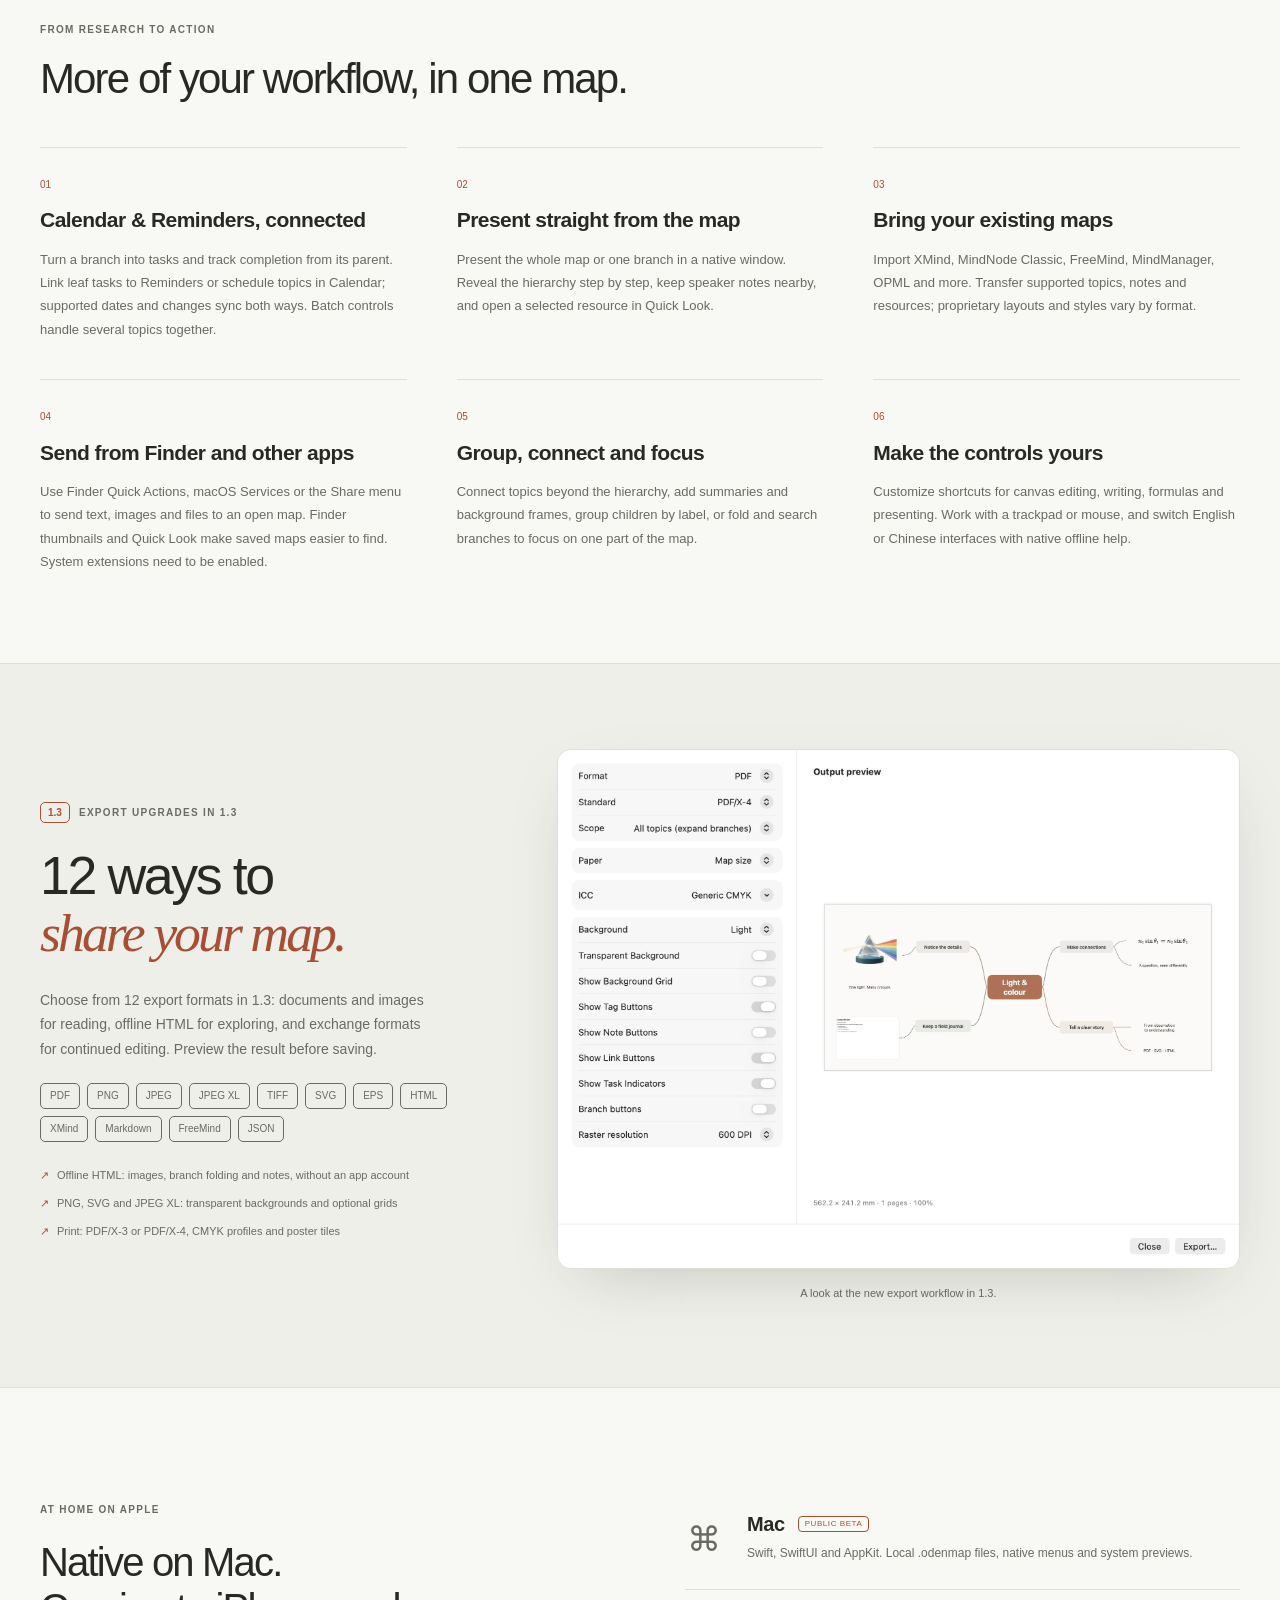
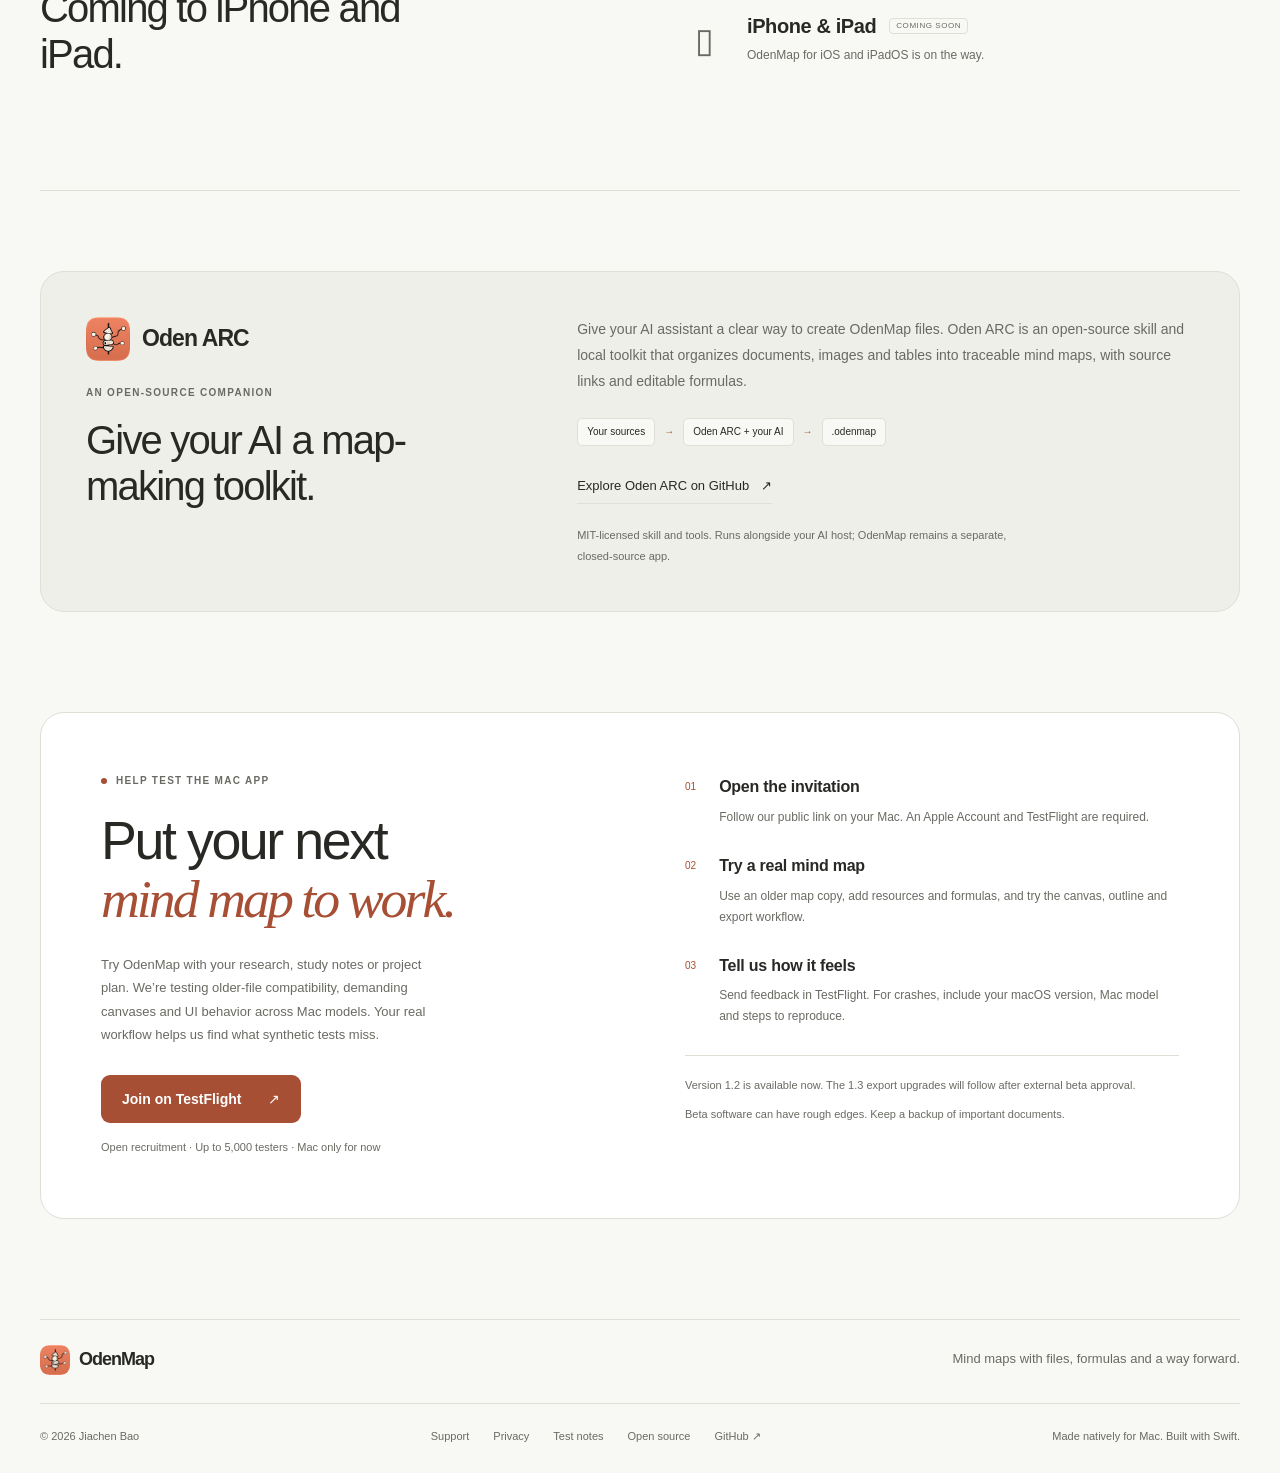
==== commit c4ab0fe9: "Refresh bilingual Odenverse screenshots and clean image frames" ====
--- a/index.html
+++ b/index.html
@@ -1,7 +1,7 @@
 <!doctype html>
 <html lang="en" data-lang="en"><head><meta charset="utf-8"><meta name="viewport" content="width=device-width,initial-scale=1">
-<title>OdenMap — Native mind maps for Mac</title><meta name="description" content="A native Mac mind mapping app with resource nodes, editable formulas, canvas and outline views, and Calendar and Reminders integration. Join the public beta."><meta name="theme-color" content="#f8f8f5"><meta name="color-scheme" content="light dark"><meta property="og:title" content="OdenMap — Native mind maps for Mac"><meta property="og:description" content="A native Mac workspace for connected thinking. Join the public TestFlight beta."><meta property="og:image" content="https://baojiachen0214.github.io/oden-website/assets/canvas-light.webp">
-<link rel="icon" href="assets/icon.png"><link rel="stylesheet" href="styles.css?v=3"><script defer src="site.js?v=3"></script><script>try{let q=new URLSearchParams(location.search).get('lang'),l=q==='zh'||q==='en'?q:localStorage.getItem('oden-lang')||'en',t=localStorage.getItem('oden-theme')||'system';document.documentElement.dataset.lang=l==='zh'?'zh':'en';document.documentElement.lang=l==='zh'?'zh-Hans':'en';document.documentElement.dataset.theme=t;document.documentElement.dataset.scheme=t==='dark'||t==='system'&&matchMedia('(prefers-color-scheme:dark)').matches?'dark':'light'}catch(e){document.documentElement.dataset.lang='en';document.documentElement.dataset.scheme=matchMedia('(prefers-color-scheme:dark)').matches?'dark':'light'}</script></head>
+<title>OdenMap — Native mind maps for Mac</title><meta name="description" content="A native Mac mind mapping app with resource nodes, editable formulas, canvas and outline views, and Calendar and Reminders integration. Join the public beta."><meta name="theme-color" content="#f8f8f5"><meta name="color-scheme" content="light dark"><meta property="og:title" content="OdenMap — Native mind maps for Mac"><meta property="og:description" content="Native Mac mind maps with files, formulas, tasks and an outline view. Join the TestFlight beta."><meta property="og:image" content="https://baojiachen0214.github.io/oden-website/assets/odenverse-canvas-en-light.webp">
+<link rel="icon" href="assets/icon.png"><link rel="stylesheet" href="styles.css?v=5"><script defer src="site.js?v=5"></script><script>try{let q=new URLSearchParams(location.search).get('lang'),l=q==='zh'||q==='en'?q:localStorage.getItem('oden-lang')||'en',t=localStorage.getItem('oden-theme')||'system';document.documentElement.dataset.lang=l==='zh'?'zh':'en';document.documentElement.lang=l==='zh'?'zh-Hans':'en';document.documentElement.dataset.theme=t;document.documentElement.dataset.scheme=t==='dark'||t==='system'&&matchMedia('(prefers-color-scheme:dark)').matches?'dark':'light'}catch(e){document.documentElement.dataset.lang='en';document.documentElement.dataset.scheme=matchMedia('(prefers-color-scheme:dark)').matches?'dark':'light'}</script></head>
 <body class="landing"><a class="skip-link" href="#main" data-i18n="skip">Skip to content</a>
 <header class="site-header"><div class="header-inner">
 <a class="brand" href="index.html" data-local><img src="assets/icon.png" width="34" height="34" alt=""><span>OdenMap</span></a>
@@ -9,12 +9,12 @@
 <div class="header-controls"><button class="language-control" id="language-switch" type="button" aria-label="切换到简体中文">中文</button><details class="appearance"><summary aria-label="Appearance"><svg viewBox="0 0 24 24" fill="none" stroke="currentColor" stroke-width="1.5" aria-hidden="true"><circle cx="12" cy="12" r="4"/><path d="M12 2v2m0 16v2M2 12h2m16 0h2M5 5l1.4 1.4m11.2 11.2L19 19M5 19l1.4-1.4M17.6 6.4L19 5"/></svg></summary><div class="appearance-menu"><span data-i18n="appearance">Appearance</span><button type="button" data-theme-choice="system" data-i18n="system">System</button><button type="button" data-theme-choice="light" data-i18n="light">Light</button><button type="button" data-theme-choice="dark" data-i18n="dark">Dark</button></div></details><a class="nav-join" data-beta href="https://testflight.apple.com/join/yeJwCNAr" data-i18n="navJoin">Join the beta ↗</a></div>
 </div></header><main id="main">
 <section class="hero wrap"><div class="hero-intro"><div class="eyebrow"><span class="status-dot"></span><span data-i18n="heroEyebrow">NATIVE MAC MIND MAPPING · PUBLIC BETA</span></div><h1><span data-i18n="heroA">Mind maps,</span><br><em data-i18n="heroB">with more inside.</em></h1><p class="hero-lead" data-i18n="heroLead">Build a mind map with images, PDFs, Markdown and editable formulas inside its nodes. Switch to an outline to write, connect tasks to Calendar and Reminders, then share a document or an offline webpage.</p><div class="hero-actions"><a class="button primary" data-beta href="https://testflight.apple.com/join/yeJwCNAr"><span data-i18n="join">Try OdenMap for Mac</span><span aria-hidden="true">↗</span></a><a class="quiet-link" href="#features"><span data-i18n="takeLook">Take a closer look</span><span aria-hidden="true">↓</span></a></div><p class="availability" data-i18n="macRequirements">macOS 14+ · Apple Silicon & Intel · Free during the beta</p></div>
-<div class="hero-showcase"><div class="hero-glow" aria-hidden="true"></div><button type="button" class="shot-button hero-shot" data-zoom aria-label="View full screenshot"><img class="product-shot" src="assets/canvas-light.webp" data-shot="canvas" alt="OdenMap 1.3 on Mac, showing a connected research workspace with notes, an image and a formula" loading="eager" fetchpriority="high" decoding="async" width="2305" height="925"></button><div class="shot-caption"><span><span class="caption-dot"></span><span data-i18n="actualApp">The real Mac app. An illustrative workspace.</span></span><span data-i18n="enlarge">Click to see the details ↗</span></div></div>
+<div class="hero-showcase"><div class="hero-glow" aria-hidden="true"></div><button type="button" class="shot-button hero-shot" data-zoom aria-label="View full screenshot"><img class="product-shot" src="assets/odenverse-canvas-en-light.webp" data-shot="canvas" alt="Odenverse in OdenMap, with the native toolbar and right-hand style inspector" loading="eager" fetchpriority="high" decoding="async" width="2400" height="1450"></button><div class="shot-caption"><span><span class="caption-dot"></span><span data-i18n="actualApp">Odenverse, in the real Mac app.</span></span><span data-i18n="enlarge">Click to see the details ↗</span></div></div>
 </section>
 <div class="principles wrap"><span data-i18n="nativeMac">Canvas + outline. One document.</span><i></i><span data-i18n="localFiles">Files and formulas inside nodes</span><i></i><span data-i18n="swiftBuilt">Native Swift. Local documents.</span></div>
 <section class="features wrap" id="features"><div class="section-heading"><p class="eyebrow" data-i18n="featureEyebrow">TEXT, FILES AND FORMULAS — CONNECTED</p><h2><span data-i18n="featureA">Build the map.</span><br><span class="muted" data-i18n="featureB">Keep the evidence inside.</span></h2><p class="section-lead" data-i18n="featureLead">A PDF page, a research note, a formula: give each one a place in your map. Read the source where you use it, instead of separating the idea from its evidence.</p></div>
-<div class="feature-grid"><article class="feature-card resources-card"><div class="card-copy"><span class="feature-index">01 / <span data-i18n="resourcesLabel">RESOURCE NODES</span></span><h3 data-i18n="resourcesTitle">Put the source inside the node.</h3><p data-i18n="resourcesBody">Drag in images, PDFs or Markdown as resource nodes, or attach a file above a text topic. Turn PDF pages and scroll enlarged Markdown cards on the canvas. Link originals or embed resources in your document.</p><div class="format-tags"><span>PDF</span><span>Markdown</span><span data-i18n="imagesTag">Images</span><span>LaTeX</span></div></div><button type="button" class="shot-button " data-zoom aria-label="View full screenshot"><img class="product-shot" src="assets/resources-light.webp" data-shot="resources" alt="Image and Markdown resource nodes in the current OdenMap Mac canvas" loading="lazy" decoding="async" width="950" height="800"></button></article>
-<article class="feature-card writing-card"><div class="card-copy"><span class="feature-index">02 / <span data-i18n="writingLabel">TWO WAYS TO EDIT</span></span><h3 data-i18n="writingTitle">One document. Canvas or outline.</h3><p data-i18n="writingBody">Edit the same topics and hierarchy in either view. Draft with rich text and formulas in the outline, then return to the canvas. Your map and writing stay in one document.</p></div><button type="button" class="shot-button " data-zoom aria-label="View full screenshot"><img class="product-shot" src="assets/writing-light.webp" data-shot="writing" alt="OdenMap structured writing view with topics and notes" loading="lazy" decoding="async" width="1250" height="1200"></button></article></div>
+<div class="feature-grid"><article class="feature-card resources-card"><div class="card-copy"><span class="feature-index">01 / <span data-i18n="resourcesLabel">RESOURCE NODES</span></span><h3 data-i18n="resourcesTitle">Put the source inside the node.</h3><p data-i18n="resourcesBody">Drag in images, PDFs or Markdown as resource nodes, or attach a file above a text topic. Turn PDF pages and scroll enlarged Markdown cards on the canvas. Link originals or embed resources in your document.</p><div class="format-tags"><span>PDF</span><span>Markdown</span><span data-i18n="imagesTag">Images</span><span>LaTeX</span></div></div><button type="button" class="shot-button " data-zoom aria-label="View full screenshot"><img class="product-shot" src="assets/odenverse-resources-en-light.webp" data-shot="resources" alt="An embedded Odenverse illustration and connected topics in the native Mac canvas" loading="lazy" decoding="async" width="2400" height="1450"></button></article>
+<article class="feature-card writing-card"><div class="card-copy"><span class="feature-index">02 / <span data-i18n="writingLabel">TWO WAYS TO EDIT</span></span><h3 data-i18n="writingTitle">One document. Canvas or outline.</h3><p data-i18n="writingBody">Edit the same topics and hierarchy in either view. Draft with rich text and formulas in the outline, then return to the canvas. Your map and writing stay in one document.</p></div><button type="button" class="shot-button " data-zoom aria-label="View full screenshot"><img class="product-shot" src="assets/odenverse-writing-en-light.webp" data-shot="writing" alt="OdenMap structured writing view with topics and notes" loading="lazy" decoding="async" width="2400" height="1450"></button></article></div>
 <div class="details-grid"><article><span class="detail-icon" aria-hidden="true">↗</span><h3 data-i18n="connectTitle">A mind map can be a node.</h3><p data-i18n="connectBody">Drop a supported mind map into your canvas as a preview card. See its structure in context, use Quick Look for detail, or open the original file in its app.</p></article><article><span class="detail-icon equation-icon" aria-hidden="true">ƒ</span><h3 data-i18n="mathTitle">Write formulas. Keep them editable.</h3><p data-i18n="mathBody">TeX source stays with the topic. Use inline and display math, aligned derivations, matrices and cases, then return to the source to revise it.</p></article><article><span class="detail-icon" aria-hidden="true">◐</span><h3 data-i18n="styleTitle">Style the line, too.</h3><p data-i18n="styleBody">Choose connection shapes, widths, dashes and pressure curves. Set the whole map’s layout or give a branch its own structure, with automatic and free placement options.</p></article></div>
 </section>
 <section class="capabilities wrap"><p class="eyebrow" data-i18n="capEyebrow">FROM RESEARCH TO ACTION</p><h2 data-i18n="capTitle">More of your workflow, in one map.</h2><div class="capability-grid"><article><span class="cap-index">01</span><h3 data-i18n="capTasksTitle">Calendar &amp; Reminders, connected</h3><p data-i18n="capTasksBody">Turn a branch into tasks and track completion from its parent. Link leaf tasks to Reminders or schedule topics in Calendar; supported dates and changes sync both ways. Batch controls handle several topics together.</p></article><article><span class="cap-index">02</span><h3 data-i18n="capPresentTitle">Present straight from the map</h3><p data-i18n="capPresentBody">Present the whole map or one branch in a native window. Reveal the hierarchy step by step, keep speaker notes nearby, and open a selected resource in Quick Look.</p></article><article><span class="cap-index">03</span><h3 data-i18n="capImportTitle">Bring your existing maps</h3><p data-i18n="capImportBody">Import XMind, MindNode Classic, FreeMind, MindManager, OPML and more. Transfer supported topics, notes and resources; proprietary layouts and styles vary by format.</p></article><article><span class="cap-index">04</span><h3 data-i18n="capShareTitle">Send from Finder and other apps</h3><p data-i18n="capShareBody">Use Finder Quick Actions, macOS Services or the Share menu to send text, images and files to an open map. Finder thumbnails and Quick Look make saved maps easier to find. System extensions need to be enabled.</p></article><article><span class="cap-index">05</span><h3 data-i18n="capOrganizeTitle">Group, connect and focus</h3><p data-i18n="capOrganizeBody">Connect topics beyond the hierarchy, add summaries and background frames, group children by label, or fold and search branches to focus on one part of the map.</p></article><article><span class="cap-index">06</span><h3 data-i18n="capControlTitle">Make the controls yours</h3><p data-i18n="capControlBody">Customize shortcuts for canvas editing, writing, formulas and presenting. Work with a trackpad or mouse, and switch English or Chinese interfaces with native offline help.</p></article></div></section>
@@ -22,4 +22,4 @@
 <section class="platforms wrap"><div><p class="eyebrow" data-i18n="appleEyebrow">AT HOME ON APPLE</p><h2 data-i18n="platformTitle">Native on Mac. Coming to iPhone and iPad.</h2></div><div class="platform-list"><div><span class="platform-mark" aria-hidden="true">⌘</span><div><h3>Mac <span class="small-badge" data-i18n="availableBeta">PUBLIC BETA</span></h3><p data-i18n="macPlatform">Swift, SwiftUI and AppKit. Local .odenmap files, native menus and system previews.</p></div></div><div><span class="platform-mark" aria-hidden="true">▯</span><div><h3>iPhone & iPad <span class="small-badge muted-badge" data-i18n="comingSoon">COMING SOON</span></h3><p data-i18n="mobilePlatform">OdenMap for iOS and iPadOS is on the way.</p></div></div></div></section>
 <section class="arc-section wrap" id="open-source"><div class="arc-card"><div class="arc-heading"><div class="arc-identity"><img src="assets/icon.png" alt="" width="44" height="44"><span>Oden ARC</span></div><p class="eyebrow" data-i18n="arcEyebrow">AN OPEN-SOURCE COMPANION</p><h2 data-i18n="arcTitle">Give your AI a map-making toolkit.</h2></div><div class="arc-copy"><p data-i18n="arcBody">Give your AI assistant a clear way to create OdenMap files. Oden ARC is an open-source skill and local toolkit that organizes documents, images and tables into traceable mind maps, with source links and editable formulas.</p><div class="arc-flow" aria-hidden="true"><span data-i18n="arcSources">Your sources</span><i>→</i><span data-i18n="arcHost">Oden ARC + your AI</span><i>→</i><span>.odenmap</span></div><a class="quiet-link" href="https://github.com/baojiachen0214/oden-arc"><span data-i18n="arcLink">Explore Oden ARC on GitHub</span><span aria-hidden="true">↗</span></a><p class="arc-scope" data-i18n="arcScope">MIT-licensed skill and tools. Runs alongside your AI host; OdenMap remains a separate, closed-source app.</p></div></div></section>
 <section class="beta-section wrap" id="beta"><div class="beta-card"><div class="beta-copy"><p class="eyebrow"><span class="status-dot"></span><span data-i18n="betaEyebrow">HELP TEST THE MAC APP</span></p><h2><span data-i18n="betaA">Put your next</span><br><em data-i18n="betaB">mind map to work.</em></h2><p data-i18n="betaBody">Try OdenMap with your research, study notes or project plan. We’re testing older-file compatibility, demanding canvases and UI behavior across Mac models. Your real workflow helps us find what synthetic tests miss.</p><a class="button primary" data-beta href="https://testflight.apple.com/join/yeJwCNAr"><span data-i18n="betaJoin">Join on TestFlight</span><span aria-hidden="true">↗</span></a><p class="beta-limit" data-i18n="betaLimit">Open recruitment · Up to 5,000 testers · Mac only for now</p></div><div class="beta-steps"><div><span>01</span><div><h3 data-i18n="step1Title">Open the invitation</h3><p data-i18n="step1Body">Follow our public link on your Mac. An Apple Account and TestFlight are required.</p></div></div><div><span>02</span><div><h3 data-i18n="step2Title">Try a real mind map</h3><p data-i18n="step2Body">Use an older map copy, add resources and formulas, and try the canvas, outline and export workflow.</p></div></div><div><span>03</span><div><h3 data-i18n="step3Title">Tell us how it feels</h3><p data-i18n="step3Body">Send feedback in TestFlight. For crashes, include your macOS version, Mac model and steps to reproduce.</p></div></div><p class="beta-version" data-i18n="betaVersion">Version 1.2 is available now. The 1.3 export upgrades will follow after external beta approval.</p><p class="beta-small" data-i18n="betaNote">Beta software can have rough edges. Keep a backup of important documents.</p></div></div></section>
-</main><dialog class="image-dialog" aria-label="Screenshot"><button type="button" class="dialog-close" aria-label="Close screenshot">×</button><img alt="" src="assets/canvas-light.webp"></dialog><footer class="site-footer wrap"><div class="footer-main"><a class="brand" href="index.html" data-local><img src="assets/icon.png" width="30" height="30" alt=""><span>OdenMap</span></a><p data-i18n="footerLine">Mind maps with files, formulas and a way forward.</p></div><div class="footer-bottom"><span>© 2026 Jiachen Bao</span><nav aria-label="Footer"><a href="support.html" data-local data-i18n="support">Support</a><a href="privacy.html" data-local data-i18n="privacy">Privacy</a><a href="performance.html" data-local data-i18n="testNotes">Test notes</a><a href="https://github.com/baojiachen0214/oden-arc" data-i18n="openSource">Open source</a><a href="https://github.com/baojiachen0214/oden-website/issues" rel="noopener">GitHub ↗</a></nav><span class="footer-native" data-i18n="footerNative">Made natively for Mac. Built with Swift.</span></div></footer></body></html>+</main><dialog class="image-dialog" aria-label="Screenshot"><button type="button" class="dialog-close" aria-label="Close screenshot">×</button><img alt="" src="assets/odenverse-canvas-en-light.webp"></dialog><footer class="site-footer wrap"><div class="footer-main"><a class="brand" href="index.html" data-local><img src="assets/icon.png" width="30" height="30" alt=""><span>OdenMap</span></a><p data-i18n="footerLine">Mind maps with files, formulas and a way forward.</p></div><div class="footer-bottom"><span>© 2026 Jiachen Bao</span><nav aria-label="Footer"><a href="support.html" data-local data-i18n="support">Support</a><a href="privacy.html" data-local data-i18n="privacy">Privacy</a><a href="performance.html" data-local data-i18n="testNotes">Test notes</a><a href="https://github.com/baojiachen0214/oden-arc" data-i18n="openSource">Open source</a><a href="https://github.com/baojiachen0214/oden-website/issues" rel="noopener">GitHub ↗</a></nav><span class="footer-native" data-i18n="footerNative">Made natively for Mac. Built with Swift.</span></div></footer></body></html>
--- a/styles.css
+++ b/styles.css
@@ -4,21 +4,21 @@
 *{box-sizing:border-box}html{scroll-behavior:smooth;scroll-padding-top:100px}body{margin:0;background:var(--bg);color:var(--text);font-family:-apple-system,BlinkMacSystemFont,"Segoe UI",sans-serif;-webkit-font-smoothing:antialiased;font-size:16px;line-height:1.6}button,a,summary{-webkit-tap-highlight-color:transparent}button{font:inherit;color:inherit}button,summary{cursor:pointer}a{color:inherit;text-decoration:none}img{display:block;max-width:100%}button{border:0}::selection{background:var(--accent-wash);color:var(--text)}:focus-visible{outline:3px solid var(--accent);outline-offset:5px}h1,h2,h3,p{margin:0}h1,h2,h3{line-height:1.1;letter-spacing:-.045em;font-weight:550}em{font-family:Georgia,"Times New Roman",serif;font-weight:400;letter-spacing:-.055em}button:disabled{cursor:default}.wrap{width:min(1200px,calc(100% - 80px));margin-inline:auto}.skip-link{position:fixed;top:10px;left:16px;padding:10px 16px;background:var(--surface);z-index:100;transform:translateY(-180%)}.skip-link:focus{transform:none}.muted{color:var(--muted)}
 html[data-lang=en] [lang=zh-Hans],html[data-lang=zh] [lang=en]{display:none!important}html[data-lang=zh] em{font-family:inherit;font-style:normal;font-weight:500;letter-spacing:-.04em}html[data-lang=zh] h1,html[data-lang=zh] h2,html[data-lang=zh] h3{letter-spacing:-.025em}html[data-lang=zh] .hero h1{line-height:1.2}
 .site-header{position:sticky;top:0;z-index:30;background:var(--header);border-bottom:1px solid var(--line);backdrop-filter:blur(20px);-webkit-backdrop-filter:blur(20px)}.header-inner{max-width:1440px;margin:auto;min-height:80px;padding:15px 40px;display:flex;align-items:center;gap:36px}.brand{display:inline-flex;align-items:center;gap:9px;flex-shrink:0;font-size:20px;letter-spacing:-.055em;font-weight:650}.brand img{border-radius:9px}.desktop-nav{display:flex;gap:28px;margin-left:auto;font-size:14px;color:var(--muted)}.desktop-nav a:hover,.footer-bottom a:hover{color:var(--accent)}.header-controls{display:flex;align-items:center;gap:12px}.language-control{background:none;padding:8px;font-size:13px;min-height:40px;min-width:40px}.nav-join{font-size:13px;padding:9px 15px;border:1px solid var(--line);border-radius:99px;white-space:nowrap}.nav-join:hover{border-color:var(--accent);color:var(--accent)}.appearance{position:relative}.appearance summary{list-style:none;width:40px;height:40px;display:grid;place-items:center;border-radius:50%}.appearance summary::-webkit-details-marker{display:none}.appearance summary:hover,.language-control:hover{background:var(--surface-soft)}.appearance svg{width:20px;height:20px}.appearance-menu{position:absolute;right:0;top:49px;width:175px;padding:8px;border:1px solid var(--line);border-radius:14px;box-shadow:var(--shadow);background:var(--surface)}.appearance-menu>span{display:block;padding:7px 10px;font-size:11px;color:var(--muted);text-transform:uppercase;letter-spacing:.09em}.appearance-menu button{width:100%;text-align:left;background:none;padding:8px 11px;border-radius:7px;font-size:14px}.appearance-menu button[aria-pressed=true]{background:var(--accent-wash);color:var(--accent)}.appearance-menu button[aria-pressed=true]:after{content:'✓';float:right}.appearance-menu button:hover{background:var(--surface-soft)}
-.hero{padding-top:88px}.hero-intro{max-width:760px;margin:auto;text-align:center}.eyebrow{display:flex;align-items:center;gap:9px;font-size:10px;font-weight:600;letter-spacing:.13em;color:var(--muted);line-height:1.5}.hero .eyebrow{justify-content:center}.status-dot{width:6px;height:6px;background:var(--accent);border-radius:50%;display:inline-block;flex-shrink:0}.hero h1{font-size:clamp(64px,7.3vw,102px);margin-top:28px;line-height:.99}.hero h1 em{color:var(--accent)}.hero-lead{max-width:480px;margin:28px auto 0;color:var(--muted);font-size:17px;line-height:1.7;text-wrap:pretty}.hero-actions{display:flex;justify-content:center;align-items:center;gap:27px;margin-top:30px}.button{display:inline-flex;gap:26px;align-items:center;justify-content:center;padding:13px 21px;font-size:14px;border-radius:9px;font-weight:550;min-height:48px;transition:background .15s,transform .15s}.primary{background:var(--accent);color:var(--button-text)}.primary:hover{background:var(--accent-hover);transform:translateY(-1px)}.quiet-link{font-size:13px;display:inline-flex;gap:12px;align-items:center;border-bottom:1px solid var(--line);padding:7px 0}.quiet-link:hover{border-color:var(--accent)}.availability{font-size:10px;color:var(--muted);margin-top:19px}.hero-showcase{position:relative;margin-top:56px}.hero-glow{position:absolute;inset:5% -2% -5%;background:radial-gradient(ellipse at 50% 65%,var(--accent-wash),transparent 70%);filter:blur(30px);z-index:-1}.shot-button{display:block;width:100%;padding:0;background:var(--surface);overflow:hidden;border-radius:12px;border:1px solid var(--line);box-shadow:var(--shadow);transition:transform .25s}.shot-button:hover{transform:translateY(-3px)}.product-shot{width:100%;height:auto}.hero-shot{border-radius:14px}.shot-caption{display:flex;justify-content:space-between;color:var(--muted);font-size:10px;margin-top:17px;gap:15px}.shot-caption>span:first-child{display:flex;align-items:center;gap:7px}.caption-dot{width:5px;height:5px;border-radius:50%;background:var(--accent)}.principles{display:flex;align-items:center;justify-content:center;gap:34px;color:var(--muted);padding:46px 0 44px;border-bottom:1px solid var(--line);font-size:11px}.principles i{width:3px;height:3px;border-radius:50%;background:var(--line)}
-.features{padding-block:110px 100px}.section-heading{display:grid;grid-template-columns:1.1fr 1fr;align-items:end;gap:20px 70px;margin-bottom:48px}.section-heading .eyebrow{grid-column:1/-1}h2{font-size:clamp(38px,4.2vw,58px);font-weight:500;line-height:1.07}.section-lead{font-size:15px;color:var(--muted);line-height:1.75;max-width:395px;text-wrap:pretty}.section-heading .section-lead{padding-bottom:4px}.feature-grid{display:grid;grid-template-columns:1fr 1fr;gap:24px}.feature-card{border:1px solid var(--line);border-radius:var(--radius);overflow:hidden;background:var(--surface-soft);padding:35px 0 0;display:flex;flex-direction:column;min-width:0}.card-copy{padding:0 34px;max-width:470px}.feature-index{font-size:9px;letter-spacing:.14em;color:var(--muted)}.feature-card h3{font-size:30px;margin-top:21px;letter-spacing:-.04em;max-width:350px;line-height:1.15}.feature-card p{font-size:13px;color:var(--muted);line-height:1.75;margin-top:16px;max-width:365px}.format-tags{display:flex;gap:7px;flex-wrap:wrap;margin-top:22px}.format-tags span{font-size:10px;padding:4px 9px;border:1px solid var(--line);border-radius:5px;color:var(--muted)}.feature-card .shot-button{margin:36px 0 0 28px;width:calc(100% - 28px);border-radius:12px 0 0 0;border-right:0;border-bottom:0;box-shadow:var(--shadow);margin-top:auto}.feature-card .card-copy{padding-bottom:34px}.feature-card .product-shot{aspect-ratio:1.4;object-fit:cover;object-position:left top}.resources-card .product-shot{aspect-ratio:1.4}.details-grid{display:grid;grid-template-columns:repeat(3,minmax(0,1fr));gap:65px;margin-top:65px}.detail-icon{display:block;font-size:28px;line-height:1;color:var(--accent);font-weight:300;margin-bottom:23px}.equation-icon{font-family:Georgia,serif;font-style:italic}.details-grid h3{font-size:19px;line-height:1.25;letter-spacing:-.025em;max-width:250px}.details-grid p{font-size:12px;line-height:1.8;color:var(--muted);margin-top:15px}
+.hero{padding-top:88px}.hero-intro{max-width:760px;margin:auto;text-align:center}.eyebrow{display:flex;align-items:center;gap:9px;font-size:10px;font-weight:600;letter-spacing:.13em;color:var(--muted);line-height:1.5}.hero .eyebrow{justify-content:center}.status-dot{width:6px;height:6px;background:var(--accent);border-radius:50%;display:inline-block;flex-shrink:0}.hero h1{font-size:clamp(64px,7.3vw,102px);margin-top:28px;line-height:.99}.hero h1 em{color:var(--accent)}.hero-lead{max-width:480px;margin:28px auto 0;color:var(--muted);font-size:17px;line-height:1.7;text-wrap:pretty}.hero-actions{display:flex;justify-content:center;align-items:center;gap:27px;margin-top:30px}.button{display:inline-flex;gap:26px;align-items:center;justify-content:center;padding:13px 21px;font-size:14px;border-radius:9px;font-weight:550;min-height:48px;transition:background .15s,transform .15s}.primary{background:var(--accent);color:var(--button-text)}.primary:hover{background:var(--accent-hover);transform:translateY(-1px)}.quiet-link{font-size:13px;display:inline-flex;gap:12px;align-items:center;border-bottom:1px solid var(--line);padding:7px 0}.quiet-link:hover{border-color:var(--accent)}.availability{font-size:10px;color:var(--muted);margin-top:19px}.hero-showcase{position:relative;margin-top:56px}.hero-glow{position:absolute;inset:5% -2% -5%;background:radial-gradient(ellipse at 50% 65%,var(--accent-wash),transparent 70%);filter:blur(30px);z-index:-1}.shot-button{display:block;width:100%;padding:0;background:var(--surface);overflow:hidden;border-radius:12px;border:1px solid var(--line);box-shadow:var(--shadow);transition:transform .25s}.shot-button:hover{border-color:var(--accent)}.product-shot{width:100%;height:auto}.hero-shot{border-radius:14px}.shot-caption{display:flex;justify-content:space-between;color:var(--muted);font-size:10px;margin-top:17px;gap:15px}.shot-caption>span:first-child{display:flex;align-items:center;gap:7px}.caption-dot{width:5px;height:5px;border-radius:50%;background:var(--accent)}.principles{display:flex;align-items:center;justify-content:center;gap:34px;color:var(--muted);padding:46px 0 44px;border-bottom:1px solid var(--line);font-size:11px}.principles i{width:3px;height:3px;border-radius:50%;background:var(--line)}
+.features{padding-block:110px 100px}.section-heading{display:grid;grid-template-columns:1.1fr 1fr;align-items:end;gap:20px 70px;margin-bottom:48px}.section-heading .eyebrow{grid-column:1/-1}h2{font-size:clamp(38px,4.2vw,58px);font-weight:500;line-height:1.07}.section-lead{font-size:15px;color:var(--muted);line-height:1.75;max-width:395px;text-wrap:pretty}.section-heading .section-lead{padding-bottom:4px}.feature-grid{display:grid;grid-template-columns:1fr 1fr;gap:24px}.feature-card{border:1px solid var(--line);border-radius:var(--radius);overflow:hidden;background:var(--surface-soft);padding:35px 0 0;display:flex;flex-direction:column;min-width:0}.card-copy{padding:0 34px;max-width:470px}.feature-index{font-size:9px;letter-spacing:.14em;color:var(--muted)}.feature-card h3{font-size:30px;margin-top:21px;letter-spacing:-.04em;max-width:350px;line-height:1.15}.feature-card p{font-size:13px;color:var(--muted);line-height:1.75;margin-top:16px;max-width:365px}.format-tags{display:flex;gap:7px;flex-wrap:wrap;margin-top:22px}.format-tags span{font-size:10px;padding:4px 9px;border:1px solid var(--line);border-radius:5px;color:var(--muted)}.feature-card .card-copy{padding-bottom:34px}.details-grid{display:grid;grid-template-columns:repeat(3,minmax(0,1fr));gap:65px;margin-top:65px}.detail-icon{display:block;font-size:28px;line-height:1;color:var(--accent);font-weight:300;margin-bottom:23px}.equation-icon{font-family:Georgia,serif;font-style:italic}.details-grid h3{font-size:19px;line-height:1.25;letter-spacing:-.025em;max-width:250px}.details-grid p{font-size:12px;line-height:1.8;color:var(--muted);margin-top:15px}
 .export-section{background:var(--surface-soft);border-block:1px solid var(--line);padding-block:85px}.export-inner{display:grid;grid-template-columns:.85fr 1.3fr;align-items:center;gap:70px}.export-copy h2{margin-top:24px}.export-copy h2 em{color:var(--accent)}.export-copy .section-lead{margin-top:25px;font-size:14px}.new-label{font-size:10px;letter-spacing:0;border:1px solid var(--accent);color:var(--accent);padding:2px 7px;border-radius:5px}.export-tags span{border-color:var(--muted)}.quiet-list{list-style:none;padding:0;margin:25px 0 0;font-size:11px;color:var(--muted)}.quiet-list li{margin:10px 0;padding-left:17px;position:relative}.quiet-list li:before{content:'↗';position:absolute;left:0;color:var(--accent)}.small-caption{font-size:10px;color:var(--muted);margin-top:16px;text-align:center}.export-visual{min-width:0}.export-visual .shot-button{border-radius:16px}
 .platforms{padding-block:100px;display:grid;grid-template-columns:1fr 1fr;gap:90px;align-items:center;border-bottom:1px solid var(--line)}.platforms h2{font-size:40px;margin-top:22px;max-width:360px;line-height:1.15}.platform-list>div{display:flex;align-items:center;gap:24px;padding:25px 0}.platform-list>div+div{border-top:1px solid var(--line)}.platform-mark{font-size:34px;line-height:1;font-weight:300;width:38px;text-align:center;color:var(--muted)}.platform-list h3{font-size:20px;letter-spacing:-.02em;display:flex;align-items:center;gap:13px;flex-wrap:wrap}.small-badge{border:1px solid var(--accent);border-radius:4px;padding:3px 6px;font-size:8px;letter-spacing:.07em;line-height:1;color:var(--accent);font-weight:500}.muted-badge{border-color:var(--line);color:var(--muted)}.platform-list p{font-size:12px;color:var(--muted);margin-top:9px}
 .beta-section{padding-block:100px}.beta-card{border:1px solid var(--line);border-radius:var(--radius);padding:60px;background:var(--surface);display:grid;grid-template-columns:1fr 1fr;gap:90px}.beta-copy h2{margin-top:24px}.beta-copy h2 em{color:var(--accent)}.beta-copy>p:not(.eyebrow){margin-top:25px;font-size:13px;max-width:340px;color:var(--muted);line-height:1.8}.beta-copy>.button{margin-top:28px}.beta-copy>.beta-limit{font-size:9px!important;margin-top:15px!important}.beta-steps{padding-top:4px}.beta-steps>div{display:flex;gap:23px;margin-bottom:28px}.beta-steps>div>span{font-size:10px;color:var(--accent);padding-top:2px;font-variant-numeric:tabular-nums}.beta-steps h3{font-size:16px;letter-spacing:-.015em;line-height:1.3}.beta-steps p{font-size:12px;color:var(--muted);line-height:1.75;margin-top:9px}.beta-steps>.beta-version{font-size:11px;padding-top:20px;border-top:1px solid var(--line)}.beta-steps>.beta-small{font-size:10px}
 .site-footer{padding-block:25px 28px;border-top:1px solid var(--line)}.footer-main{display:flex;align-items:center;justify-content:space-between;padding:0 0 28px}.footer-main p{font-size:13px;color:var(--muted)}.footer-main .brand{font-size:18px}.footer-bottom{border-top:1px solid var(--line);padding-top:24px;display:flex;gap:30px;align-items:center;justify-content:space-between;font-size:10px;color:var(--muted)}.footer-bottom nav{display:flex;gap:24px}.footer-native{text-align:right}.prose{max-width:790px;padding-block:80px 95px}.prose h1{font-size:clamp(42px,6vw,65px);margin-top:26px;line-height:1.14}.prose .document-lead{font-size:18px;margin-top:25px}.prose p{font-size:15px;color:var(--muted);line-height:1.85;margin-top:20px}.prose h2{font-size:24px;letter-spacing:-.025em;line-height:1.35;margin-top:45px}.prose a{color:var(--accent);text-decoration:underline;text-underline-offset:3px}.prose .date{font-size:12px;margin-top:18px}.prose .notice{border-left:2px solid var(--accent);padding:12px 20px;background:var(--accent-wash);border-radius:0 8px 8px 0;font-size:14px}.table-scroll{overflow-x:auto;margin-top:25px;border:1px solid var(--line);border-radius:12px}table{border-collapse:collapse;width:100%;font-size:13px;text-align:left}th,td{padding:14px 18px;border-bottom:1px solid var(--line)}th{background:var(--surface-soft);font-weight:550}tr:last-child td{border-bottom:0}
 .image-dialog{border:0;border-radius:16px;padding:0;background:var(--surface);color:var(--text);max-width:min(1600px,96vw);max-height:94dvh;overflow:auto;box-shadow:0 20px 100px #0008}.image-dialog::backdrop{background:rgb(12 14 11 / .85);backdrop-filter:blur(12px)}.image-dialog img{max-height:90dvh;width:auto;max-width:94vw;object-fit:contain}.dialog-close{position:fixed;top:20px;right:25px;width:42px;height:42px;border-radius:50%;background:var(--surface);border:1px solid var(--line);color:var(--text);font-size:28px;z-index:1;line-height:1}.dialog-close:hover{background:var(--accent-wash)}
 @media(min-width:1600px){.hero{padding-top:100px}}@media(max-width:1000px){.desktop-nav{gap:18px}.header-inner{gap:24px;padding-inline:28px}.wrap{width:calc(100% - 56px)}.hero{padding-top:70px}.hero h1{font-size:85px}.feature-card{padding-top:28px}.card-copy{padding-inline:25px}.feature-card h3{font-size:27px}.details-grid{gap:35px}.export-inner{gap:38px}.beta-card{padding:40px;gap:40px}.footer-native{display:none}.platforms{gap:45px}.section-heading{gap:24px 45px}}
-@media(max-width:760px){.header-inner{min-height:68px;padding:12px 22px;gap:15px}.brand{font-size:20px}.brand img{width:31px;height:31px}.desktop-nav{display:none}.header-controls{margin-left:auto;gap:4px}.nav-join{font-size:11px;padding:8px 12px;margin-left:5px}.wrap{width:calc(100% - 44px)}.hero{padding-top:58px}.hero h1{font-size:clamp(58px,10vw,80px)}.hero-lead{font-size:16px;max-width:420px}.hero-showcase{margin-top:40px}.hero-shot{border-radius:10px}.shot-caption{font-size:9px}.shot-caption>span:last-child{display:none}.principles{gap:17px;padding-block:32px;font-size:9px}.features{padding-block:70px}.section-heading{grid-template-columns:1fr;gap:20px;margin-bottom:32px}.section-heading .section-lead{max-width:450px}.feature-grid{gap:20px}.feature-card h3{font-size:24px}.feature-card p{font-size:12px}.card-copy{padding-inline:23px}.feature-card .shot-button{margin-left:18px;width:calc(100% - 18px)}.format-tags{gap:5px}.format-tags span{font-size:9px;padding-inline:7px}.details-grid{gap:25px;margin-top:42px}.details-grid h3{font-size:16px}.details-grid p{font-size:11px}.export-section{padding-block:65px}.export-inner{grid-template-columns:1fr;gap:38px}.export-copy .section-lead{max-width:440px}.export-visual{max-width:650px}.export-copy h2{font-size:48px}.platforms{padding-block:65px;grid-template-columns:1fr;gap:20px}.platforms h2{font-size:36px;max-width:none}.platform-list>div{padding-block:22px}.beta-section{padding-block:65px}.beta-card{grid-template-columns:1fr;gap:40px;padding:35px}.beta-copy>p:not(.eyebrow){max-width:440px}.beta-steps{padding:0}.beta-steps>div{margin-bottom:23px}.footer-main{align-items:flex-start;gap:20px}.footer-main p{font-size:11px;max-width:165px;text-align:right}.footer-bottom{flex-wrap:wrap;gap:18px}.footer-bottom nav{gap:22px}.prose{padding-block:55px 70px}.prose p{font-size:14px}}
-@media(max-width:520px){.header-inner{padding-inline:19px}.nav-join{display:none}.wrap{width:calc(100% - 38px)}.hero{padding-top:49px}.hero .eyebrow{font-size:8px;letter-spacing:.12em}.hero h1{font-size:clamp(51px,13.2vw,69px);margin-top:23px;line-height:1.02}.hero-lead{font-size:14px;margin-top:22px;max-width:325px;line-height:1.8}.hero-actions{flex-direction:column;gap:15px;margin-top:25px}.button{font-size:13px;padding:12px 20px}.quiet-link{font-size:11px}.availability{font-size:8px;max-width:270px;margin:15px auto 0}.hero-showcase{margin-top:33px}.shot-caption{font-size:8px;margin-top:12px}.principles{flex-wrap:wrap;gap:10px 16px;font-size:9px;padding-block:26px}.principles i{display:none}.principles span:last-child{flex-basis:100%;text-align:center}.features{padding-block:59px}.eyebrow{font-size:8px}.section-heading h2{font-size:39px}.section-lead{font-size:13px}.feature-grid{grid-template-columns:1fr;gap:22px}.feature-card{padding-top:29px;border-radius:20px}.card-copy{padding-inline:27px;max-width:100%}.feature-card h3{font-size:30px;max-width:290px;margin-top:17px}.feature-card p{font-size:13px}.feature-card .card-copy{padding-bottom:29px}.feature-card .shot-button{margin-left:22px;width:calc(100% - 22px)}.feature-card .product-shot{aspect-ratio:1.4}.format-tags{margin-top:18px}.details-grid{grid-template-columns:1fr;gap:0;margin-top:20px}.details-grid article{padding-top:27px;margin-top:26px;border-top:1px solid var(--line)}.detail-icon{font-size:25px;margin-bottom:17px}.details-grid h3{font-size:20px;max-width:none}.details-grid p{font-size:13px;margin-top:11px;max-width:340px}.export-section{padding-block:53px}.export-copy h2{font-size:44px}.export-copy .section-lead{font-size:13px}.quiet-list{font-size:11px}.export-visual .shot-button{border-radius:10px}.platforms{padding-block:55px}.platforms h2{font-size:35px;max-width:300px}.platform-list h3{font-size:18px;gap:9px}.platform-list p{font-size:12px}.platform-list>div{gap:17px}.beta-section{padding-block:55px}.beta-card{padding:29px 25px;border-radius:20px;gap:35px}.beta-copy h2{font-size:38px}.beta-copy>.beta-limit{font-size:8px!important}.beta-copy>p:not(.eyebrow){font-size:12px}.beta-steps>div{gap:16px}.beta-steps p{font-size:11px}.footer-main p{max-width:132px;font-size:10px}.footer-main .brand{font-size:17px}.footer-main .brand img{width:28px;height:28px}.footer-bottom{font-size:9px;gap:15px}.footer-bottom nav{gap:18px;flex-wrap:wrap}.prose h1{font-size:42px}.prose h2{font-size:22px}.prose .document-lead{font-size:16px}.prose p{font-size:13px}.prose .notice{font-size:12px}th,td{padding:12px;font-size:11px}.dialog-close{top:12px;right:12px;width:38px;height:38px}.image-dialog{border-radius:8px}}
+@media(max-width:760px){.header-inner{min-height:68px;padding:12px 22px;gap:15px}.brand{font-size:20px}.brand img{width:31px;height:31px}.desktop-nav{display:none}.header-controls{margin-left:auto;gap:4px}.nav-join{font-size:11px;padding:8px 12px;margin-left:5px}.wrap{width:calc(100% - 44px)}.hero{padding-top:58px}.hero h1{font-size:clamp(58px,10vw,80px)}.hero-lead{font-size:16px;max-width:420px}.hero-showcase{margin-top:40px}.hero-shot{border-radius:10px}.shot-caption{font-size:9px}.shot-caption>span:last-child{display:none}.principles{gap:17px;padding-block:32px;font-size:9px}.features{padding-block:70px}.section-heading{grid-template-columns:1fr;gap:20px;margin-bottom:32px}.section-heading .section-lead{max-width:450px}.feature-grid{gap:20px}.feature-card h3{font-size:24px}.feature-card p{font-size:12px}.card-copy{padding-inline:23px}.format-tags{gap:5px}.format-tags span{font-size:9px;padding-inline:7px}.details-grid{gap:25px;margin-top:42px}.details-grid h3{font-size:16px}.details-grid p{font-size:11px}.export-section{padding-block:65px}.export-inner{grid-template-columns:1fr;gap:38px}.export-copy .section-lead{max-width:440px}.export-visual{max-width:650px}.export-copy h2{font-size:48px}.platforms{padding-block:65px;grid-template-columns:1fr;gap:20px}.platforms h2{font-size:36px;max-width:none}.platform-list>div{padding-block:22px}.beta-section{padding-block:65px}.beta-card{grid-template-columns:1fr;gap:40px;padding:35px}.beta-copy>p:not(.eyebrow){max-width:440px}.beta-steps{padding:0}.beta-steps>div{margin-bottom:23px}.footer-main{align-items:flex-start;gap:20px}.footer-main p{font-size:11px;max-width:165px;text-align:right}.footer-bottom{flex-wrap:wrap;gap:18px}.footer-bottom nav{gap:22px}.prose{padding-block:55px 70px}.prose p{font-size:14px}}
+@media(max-width:520px){.header-inner{padding-inline:19px}.nav-join{display:none}.wrap{width:calc(100% - 38px)}.hero{padding-top:49px}.hero .eyebrow{font-size:8px;letter-spacing:.12em}.hero h1{font-size:clamp(51px,13.2vw,69px);margin-top:23px;line-height:1.02}.hero-lead{font-size:14px;margin-top:22px;max-width:325px;line-height:1.8}.hero-actions{flex-direction:column;gap:15px;margin-top:25px}.button{font-size:13px;padding:12px 20px}.quiet-link{font-size:11px}.availability{font-size:8px;max-width:270px;margin:15px auto 0}.hero-showcase{margin-top:33px}.shot-caption{font-size:8px;margin-top:12px}.principles{flex-wrap:wrap;gap:10px 16px;font-size:9px;padding-block:26px}.principles i{display:none}.principles span:last-child{flex-basis:100%;text-align:center}.features{padding-block:59px}.eyebrow{font-size:8px}.section-heading h2{font-size:39px}.section-lead{font-size:13px}.feature-grid{grid-template-columns:1fr;gap:22px}.feature-card{padding-top:29px;border-radius:20px}.card-copy{padding-inline:27px;max-width:100%}.feature-card h3{font-size:30px;max-width:290px;margin-top:17px}.feature-card p{font-size:13px}.feature-card .card-copy{padding-bottom:29px}.format-tags{margin-top:18px}.details-grid{grid-template-columns:1fr;gap:0;margin-top:20px}.details-grid article{padding-top:27px;margin-top:26px;border-top:1px solid var(--line)}.detail-icon{font-size:25px;margin-bottom:17px}.details-grid h3{font-size:20px;max-width:none}.details-grid p{font-size:13px;margin-top:11px;max-width:340px}.export-section{padding-block:53px}.export-copy h2{font-size:44px}.export-copy .section-lead{font-size:13px}.quiet-list{font-size:11px}.export-visual .shot-button{border-radius:10px}.platforms{padding-block:55px}.platforms h2{font-size:35px;max-width:300px}.platform-list h3{font-size:18px;gap:9px}.platform-list p{font-size:12px}.platform-list>div{gap:17px}.beta-section{padding-block:55px}.beta-card{padding:29px 25px;border-radius:20px;gap:35px}.beta-copy h2{font-size:38px}.beta-copy>.beta-limit{font-size:8px!important}.beta-copy>p:not(.eyebrow){font-size:12px}.beta-steps>div{gap:16px}.beta-steps p{font-size:11px}.footer-main p{max-width:132px;font-size:10px}.footer-main .brand{font-size:17px}.footer-main .brand img{width:28px;height:28px}.footer-bottom{font-size:9px;gap:15px}.footer-bottom nav{gap:18px;flex-wrap:wrap}.prose h1{font-size:42px}.prose h2{font-size:22px}.prose .document-lead{font-size:16px}.prose p{font-size:13px}.prose .notice{font-size:12px}th,td{padding:12px;font-size:11px}.dialog-close{top:12px;right:12px;width:38px;height:38px}.image-dialog{border-radius:8px}}
 @media(prefers-reduced-motion:reduce){html{scroll-behavior:auto}*,*:before,*:after{transition:none!important;animation:none!important}}
 /* Product details stay legible in narrow browser windows, too. */
-.feature-card .product-shot{aspect-ratio:1.1;object-fit:cover;object-position:center}
-@media(max-width:760px){.feature-grid{grid-template-columns:1fr}.feature-card{display:grid;grid-template-columns:1fr 1fr;align-items:end;padding-top:28px}.feature-card .card-copy{padding-bottom:30px}.feature-card .shot-button{width:100%;margin:0;border-radius:12px 0 0 0}.feature-card h3{font-size:28px}.feature-card .product-shot{aspect-ratio:.82;object-position:left top}}
-@media(max-width:620px){.feature-card{display:flex}.feature-card .shot-button{width:calc(100% - 22px);margin-left:22px}.feature-card .product-shot{aspect-ratio:1.1;object-position:center}.feature-card h3{font-size:30px}.details-grid{grid-template-columns:1fr;gap:0}.details-grid article{border-top:1px solid var(--line);padding-top:27px;margin-top:27px}.details-grid h3{font-size:20px;max-width:none}.details-grid p{font-size:13px;max-width:440px}.detail-icon{margin-bottom:17px}}
+
+@media(max-width:760px){.feature-grid{grid-template-columns:1fr}.feature-card{display:grid;grid-template-columns:1fr 1fr;align-items:end;padding-top:28px}.feature-card .card-copy{padding-bottom:30px}.feature-card h3{font-size:28px}}
+@media(max-width:620px){.feature-card{display:flex}.feature-card h3{font-size:30px}.details-grid{grid-template-columns:1fr;gap:0}.details-grid article{border-top:1px solid var(--line);padding-top:27px;margin-top:27px}.details-grid h3{font-size:20px;max-width:none}.details-grid p{font-size:13px;max-width:440px}.detail-icon{margin-bottom:17px}}
 .availability,.shot-caption,.small-caption,.beta-copy>.beta-limit,.beta-steps>.beta-small,.footer-bottom{font-size:11px!important}
 @media(max-width:520px){.availability{max-width:290px}.shot-caption{font-size:10px!important}.beta-copy>.beta-limit{font-size:10px!important}.footer-bottom{font-size:10px!important}.footer-main p{font-size:11px}}
 .arc-section{padding-top:80px;scroll-margin-top:40px}.arc-card{display:grid;grid-template-columns:.8fr 1.2fr;gap:80px;border:1px solid var(--line);border-radius:var(--radius);padding:45px;background:var(--surface-soft)}.arc-identity{display:flex;align-items:center;gap:12px;font-size:23px;font-weight:600;letter-spacing:-.04em;margin-bottom:24px}.arc-identity img{border-radius:10px}.arc-heading h2{font-size:40px;max-width:330px;margin-top:17px;line-height:1.15}.arc-copy>p{font-size:14px;line-height:1.85;color:var(--muted)}.arc-flow{display:flex;flex-wrap:wrap;align-items:center;gap:9px;margin:23px 0;font-size:10px}.arc-flow span{border:1px solid var(--line);padding:5px 9px;border-radius:5px;background:var(--bg)}.arc-flow i{color:var(--accent);font-style:normal}.arc-copy .arc-scope{font-size:11px;margin-top:21px;max-width:440px}
@@ -28,3 +28,18 @@
 @media(max-width:960px){.desktop-nav{display:none}.header-controls{margin-left:auto}.capability-grid{gap:30px}.capabilities>h2{font-size:38px}}
 @media(max-width:760px){.capability-grid{grid-template-columns:repeat(2,minmax(0,1fr))}.capabilities{padding-bottom:65px}.hero-lead{max-width:500px}html[data-lang=zh] .hero h1{font-size:clamp(46px,8vw,64px)}}
 @media(max-width:520px){.capability-grid{grid-template-columns:1fr;gap:27px;margin-top:30px}.capabilities>h2{font-size:32px}.capability-grid h3{font-size:21px}.hero-lead{max-width:330px}html[data-lang=zh] .hero h1{font-size:clamp(36px,9.7vw,49px)}.export-tags{max-width:380px}}
+
+/* Native window screenshots retain all four edges at every size. */
+.shot-button{isolation:isolate;background:transparent;line-height:0;transform:none;cursor:zoom-in}
+.product-shot{display:block;width:100%;height:auto;object-fit:contain}
+.feature-grid{grid-template-columns:minmax(0,1fr);gap:32px}
+.feature-card{display:grid;grid-template-columns:minmax(0,.72fr) minmax(0,1.28fr);align-items:center;gap:32px;padding:32px}
+.feature-card .card-copy{padding:0;max-width:none}
+.feature-card .shot-button{width:100%;min-width:0;margin:0;border:1px solid var(--line);border-radius:12px;align-self:center}
+.feature-card .product-shot{width:100%;height:auto;aspect-ratio:auto;object-fit:contain}
+.feature-card h3{font-size:32px}
+.hero-shot,.export-visual .shot-button{border-radius:14px}
+.image-dialog{background:transparent;line-height:0;box-shadow:none}
+.image-dialog img{display:block;border-radius:12px}
+@media(max-width:900px){.feature-card{gap:24px;padding:26px;grid-template-columns:minmax(0,.8fr) minmax(0,1.2fr)}.feature-card h3{font-size:28px}}
+@media(max-width:700px){.feature-card{display:flex;flex-direction:column;gap:26px;padding:25px}.feature-card .card-copy{padding:0;width:100%}.feature-card .shot-button{width:100%;margin:0;border-radius:9px}.feature-card h3{max-width:none}.feature-grid{gap:24px}}
